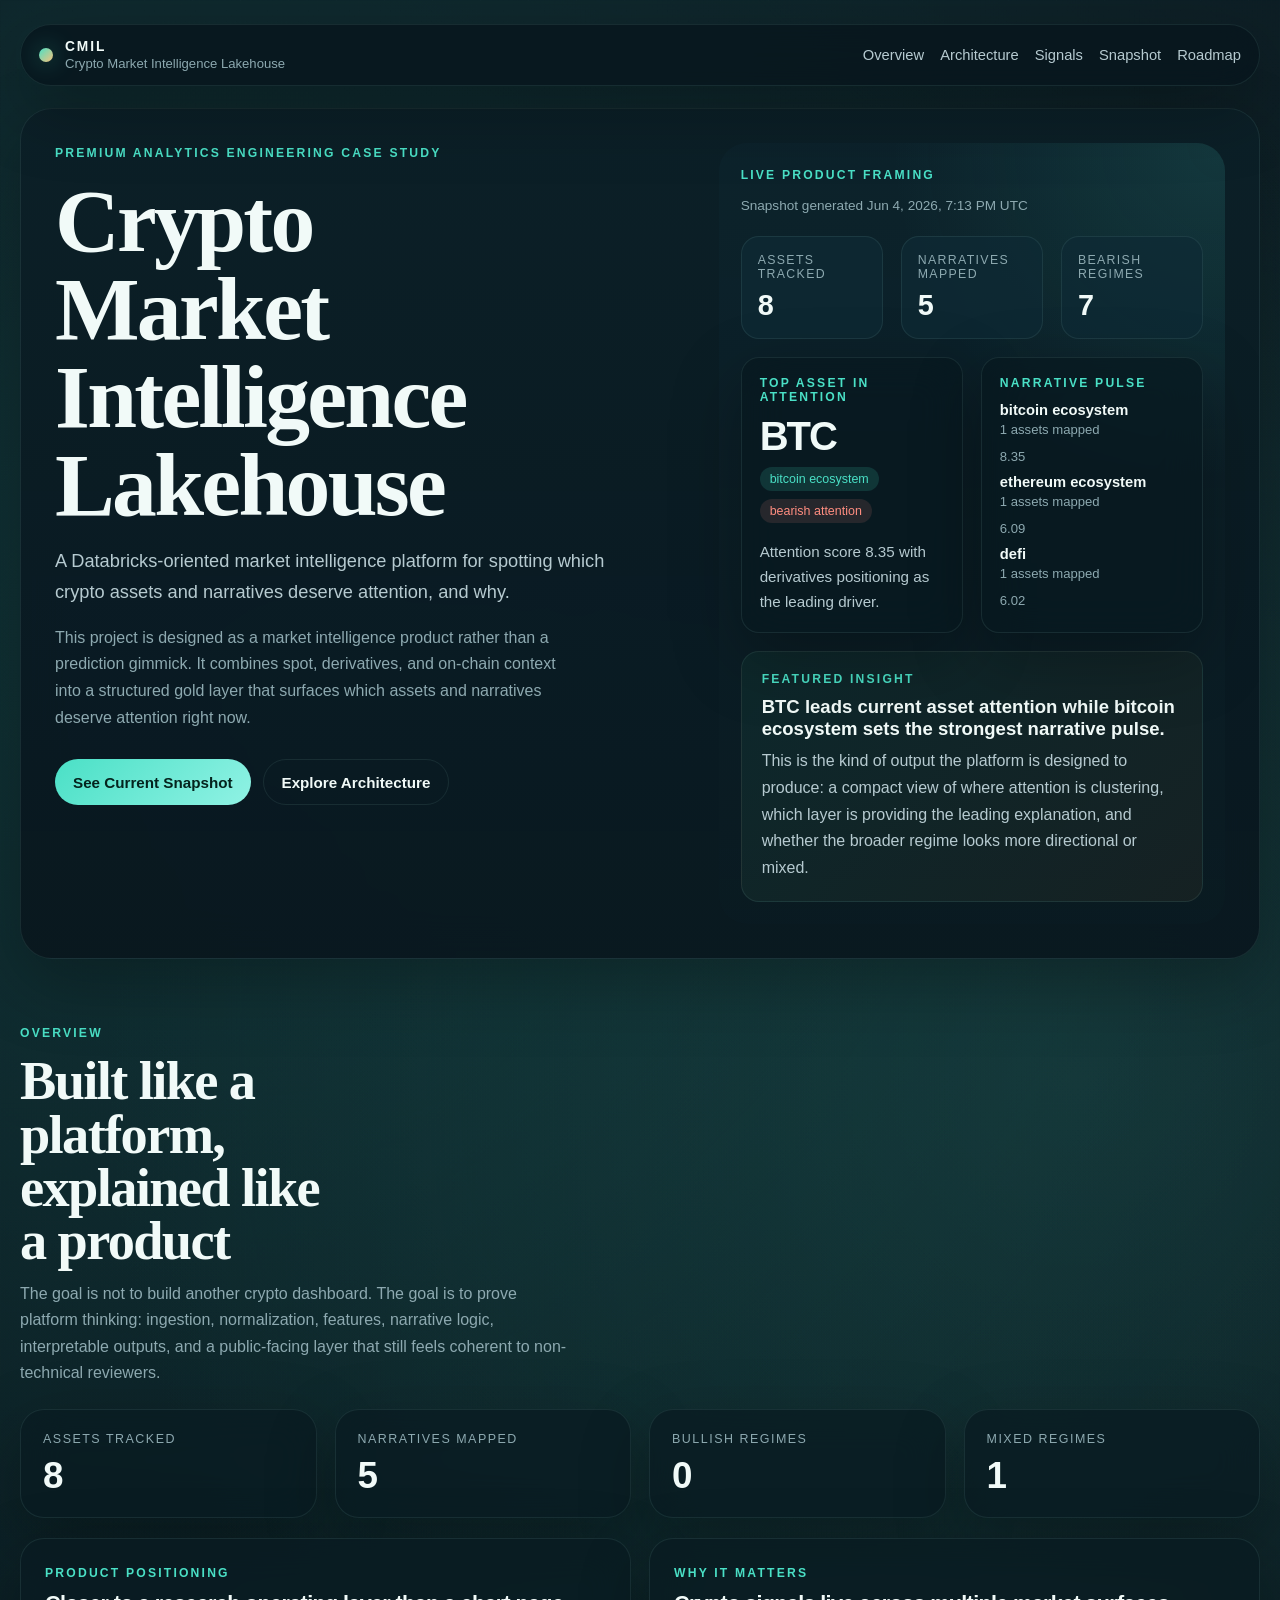
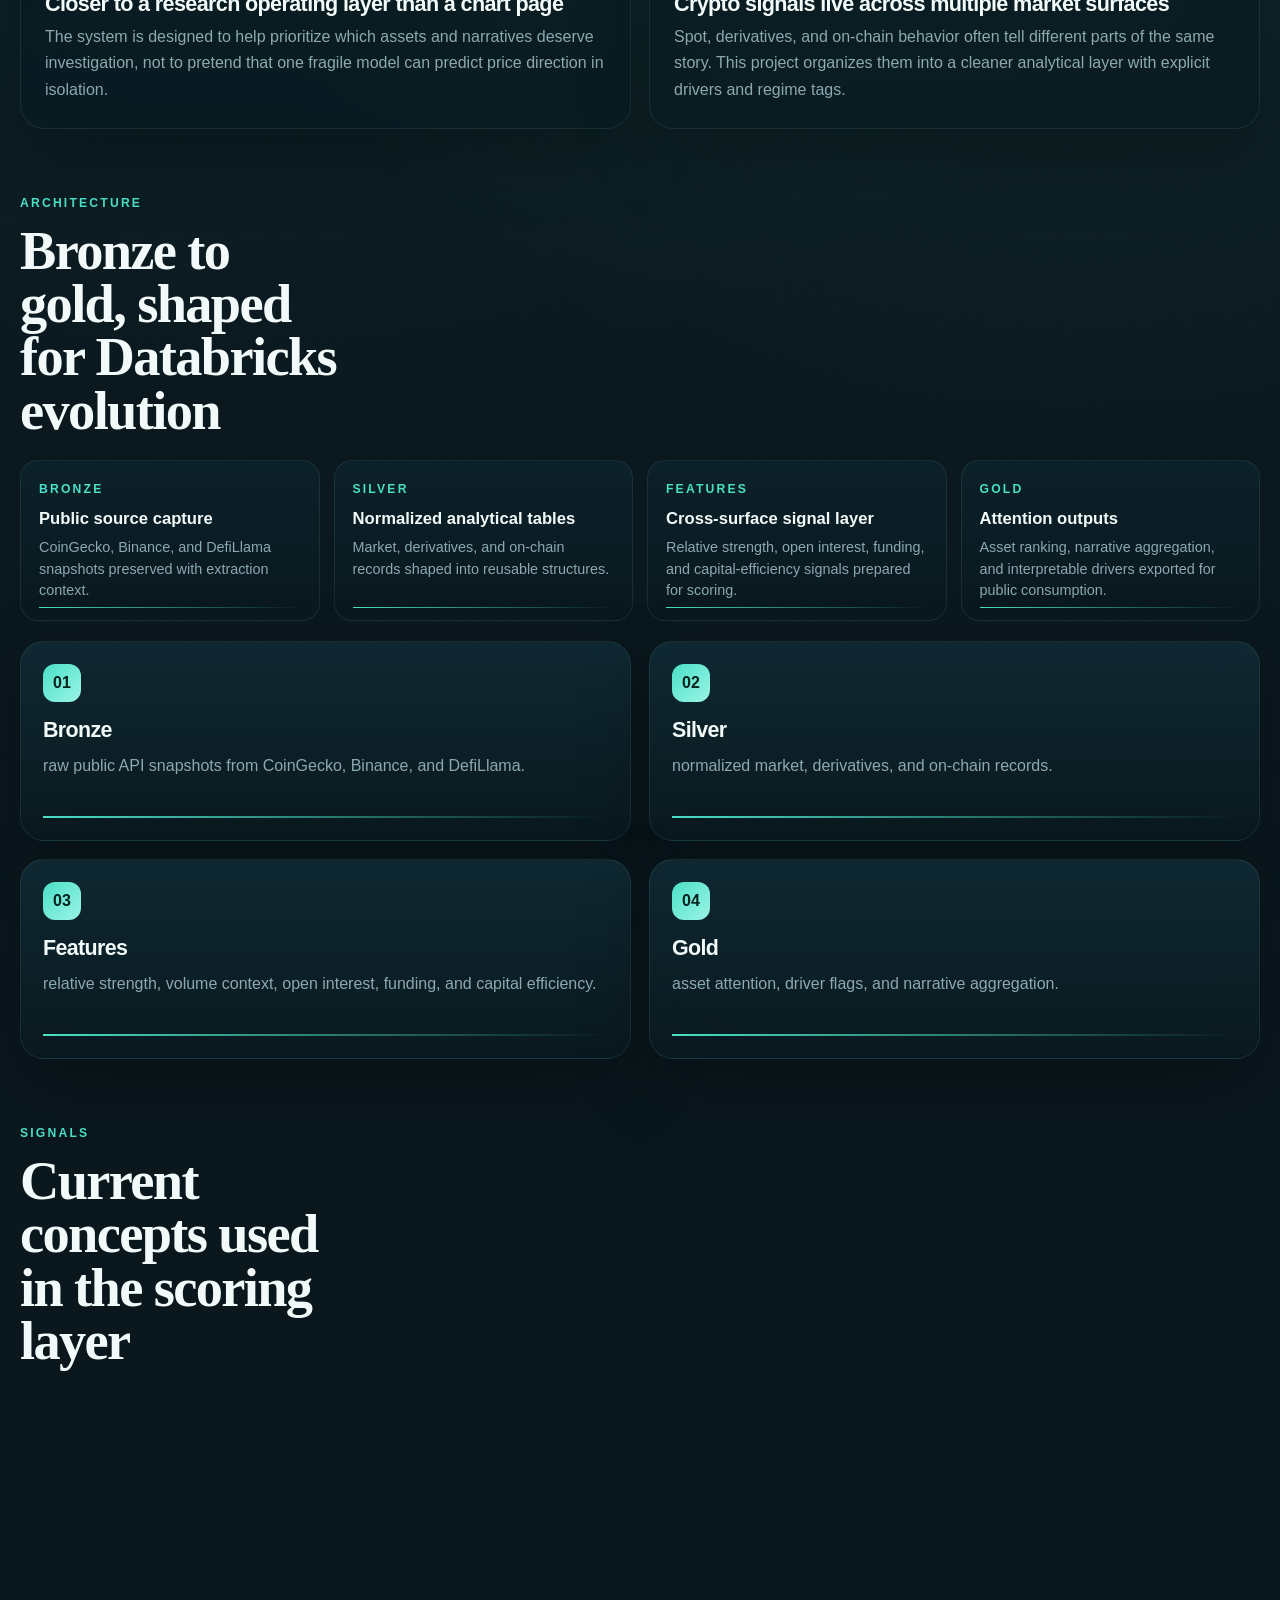
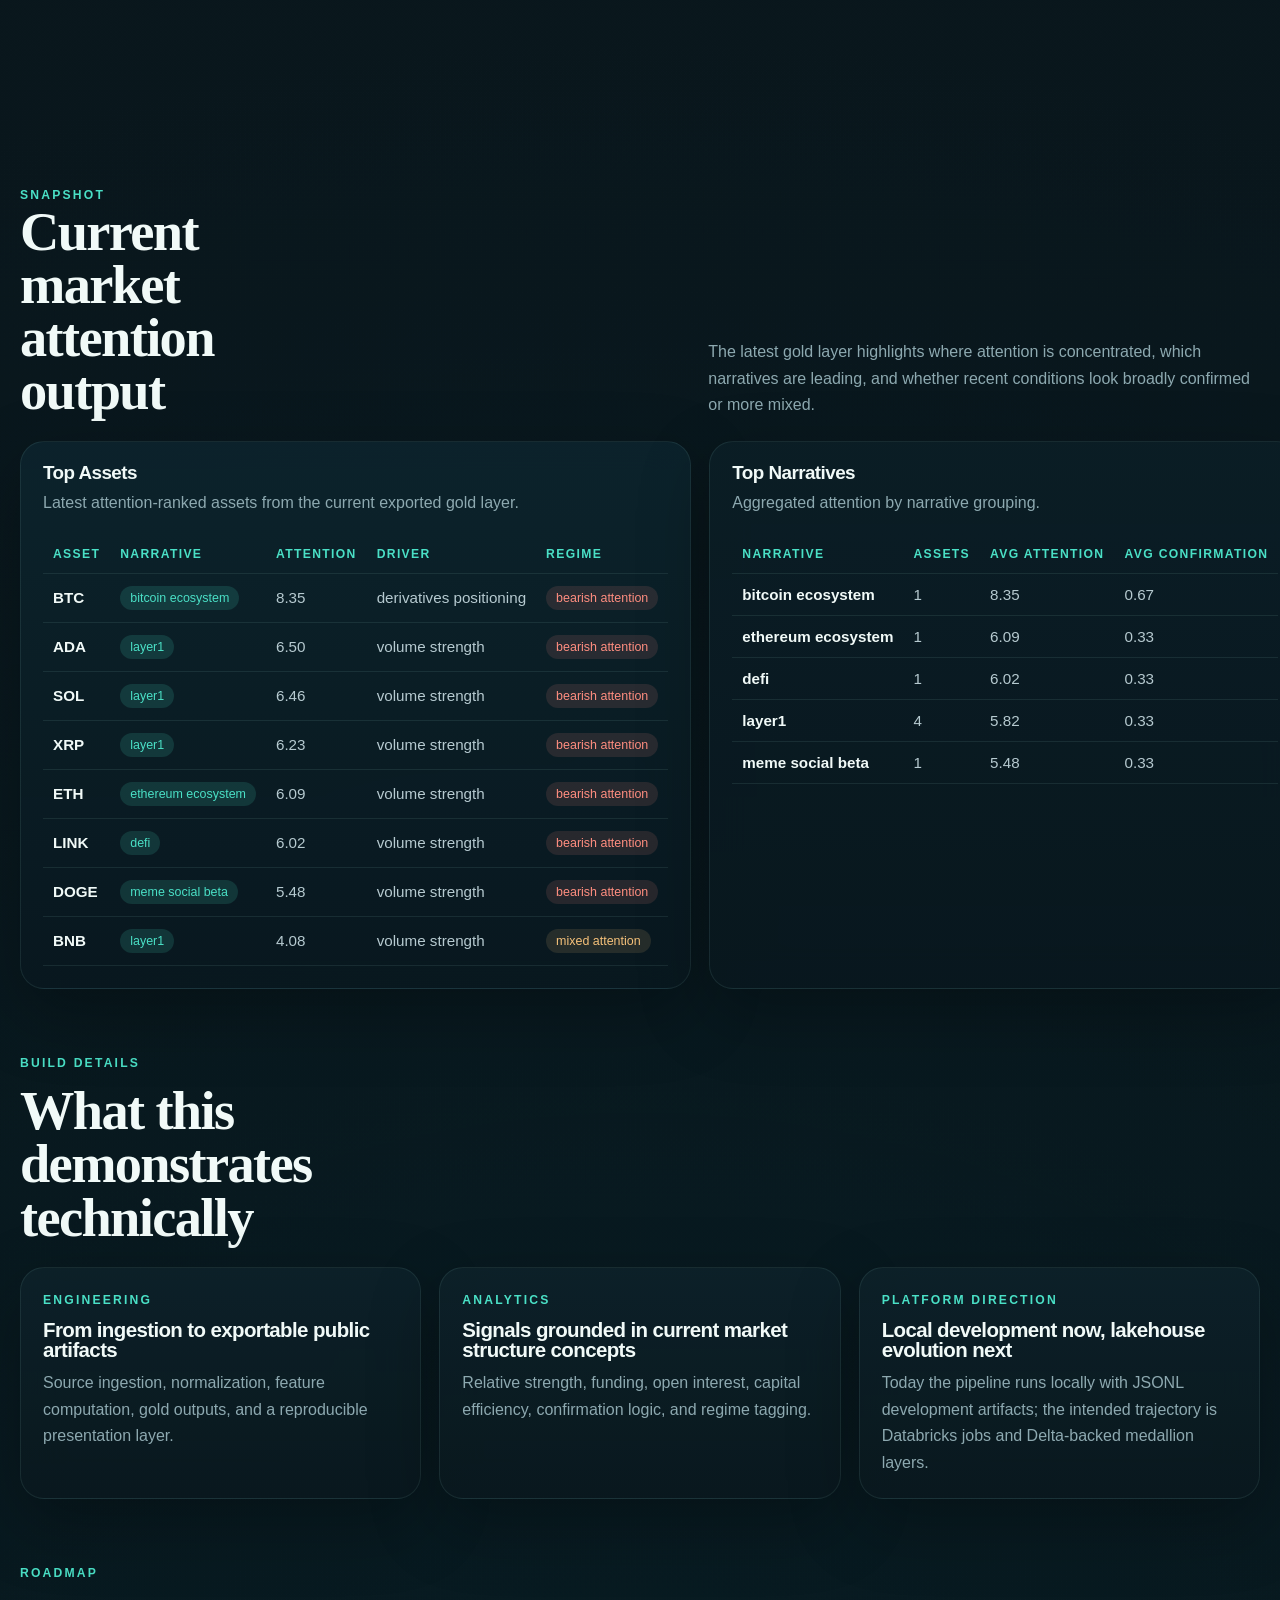
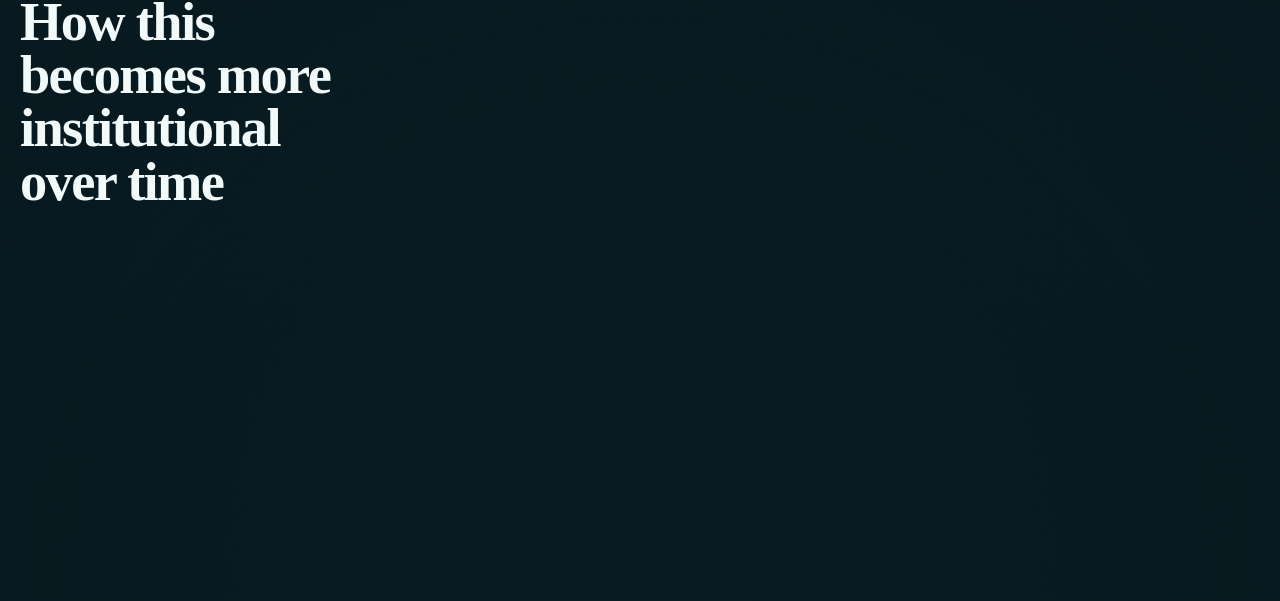
==== site/index.html @ 7c0e6138 "Initial commit: crypto market intelligence lakehouse" ====
<!doctype html>
<html lang="en">
  <head>
    <meta charset="utf-8">
    <meta name="viewport" content="width=device-width, initial-scale=1">
    <title>Crypto Market Intelligence Lakehouse</title>
    <meta
      name="description"
      content="A premium static case-study microsite for a Databricks-oriented crypto market intelligence platform."
    >
    <link rel="stylesheet" href="./styles.css">
  </head>
  <body>
    <div class="page-shell">
      <nav class="topbar">
        <a class="brand" href="#top">
          <span class="brand-mark"></span>
          <span class="brand-copy">
            <strong>CMIL</strong>
            <span>Crypto Market Intelligence Lakehouse</span>
          </span>
        </a>
        <div class="topnav">
          <a href="#overview-section">Overview</a>
          <a href="#architecture-section">Architecture</a>
          <a href="#signals-section">Signals</a>
          <a href="#snapshot">Snapshot</a>
          <a href="#roadmap-section">Roadmap</a>
        </div>
      </nav>

      <header class="hero" id="top">
        <div class="hero-copy">
          <p class="eyebrow">Premium Analytics Engineering Case Study</p>
          <h1 id="hero-title">Crypto Market Intelligence Lakehouse</h1>
          <p id="hero-subtitle" class="hero-subtitle"></p>
          <p class="hero-body">
            This project is designed as a market intelligence product rather than a prediction gimmick.
            It combines spot, derivatives, and on-chain context into a structured gold layer that surfaces
            which assets and narratives deserve attention right now.
          </p>
          <div class="hero-actions">
            <a class="button button-primary" href="#snapshot">See Current Snapshot</a>
            <a class="button button-secondary" href="#architecture-section">Explore Architecture</a>
          </div>
        </div>

        <section class="hero-panel">
          <div class="hero-panel-header">
            <p class="panel-label">Live Product Framing</p>
            <p class="panel-note" id="generated-at"></p>
          </div>

          <div class="hero-stat-grid" id="hero-stats"></div>

          <div class="hero-market-grid">
            <article class="market-focus-card">
              <div class="mini-label">Top Asset In Attention</div>
              <div id="hero-top-asset"></div>
            </article>

            <article class="market-focus-card">
              <div class="mini-label">Narrative Pulse</div>
              <div id="hero-top-narratives"></div>
            </article>
          </div>

          <article class="hero-insight-card">
            <div class="mini-label">Featured Insight</div>
            <div id="hero-insight"></div>
          </article>
        </section>
      </header>

      <main>
        <section class="section" id="overview-section">
          <div class="section-heading section-heading-wide">
            <p class="eyebrow">Overview</p>
            <h2>Built like a platform, explained like a product</h2>
            <p>
              The goal is not to build another crypto dashboard. The goal is to prove platform thinking:
              ingestion, normalization, features, narrative logic, interpretable outputs, and a public-facing
              layer that still feels coherent to non-technical reviewers.
            </p>
          </div>

          <div class="overview-grid" id="overview"></div>

          <div class="overview-story-grid">
            <article class="story-card">
              <p class="mini-label">Product Positioning</p>
              <h3>Closer to a research operating layer than a chart page</h3>
              <p>
                The system is designed to help prioritize which assets and narratives deserve investigation,
                not to pretend that one fragile model can predict price direction in isolation.
              </p>
            </article>
            <article class="story-card">
              <p class="mini-label">Why It Matters</p>
              <h3>Crypto signals live across multiple market surfaces</h3>
              <p>
                Spot, derivatives, and on-chain behavior often tell different parts of the same story.
                This project organizes them into a cleaner analytical layer with explicit drivers and regime tags.
              </p>
            </article>
          </div>
        </section>

        <section class="section" id="architecture-section">
          <div class="section-heading">
            <p class="eyebrow">Architecture</p>
            <h2>Bronze to gold, shaped for Databricks evolution</h2>
          </div>
          <div class="pipeline-strip" id="pipeline-strip"></div>
          <div id="architecture" class="architecture-grid"></div>
        </section>

        <section class="section" id="signals-section">
          <div class="section-heading">
            <p class="eyebrow">Signals</p>
            <h2>Current concepts used in the scoring layer</h2>
          </div>
          <div id="signals" class="signal-grid"></div>
        </section>

        <section class="section" id="snapshot">
          <div class="section-heading section-heading-split">
            <div>
              <p class="eyebrow">Snapshot</p>
              <h2>Current market attention output</h2>
            </div>
            <p class="snapshot-summary">
              The latest gold layer highlights where attention is concentrated, which narratives are leading,
              and whether recent conditions look broadly confirmed or more mixed.
            </p>
          </div>

          <div class="snapshot-grid">
            <article class="card card-emphasis">
              <div class="card-header">
                <h3>Top Assets</h3>
                <p>Latest attention-ranked assets from the current exported gold layer.</p>
              </div>
              <div id="top-assets" class="table-shell"></div>
            </article>
            <article class="card card-secondary">
              <div class="card-header">
                <h3>Top Narratives</h3>
                <p>Aggregated attention by narrative grouping.</p>
              </div>
              <div id="top-narratives" class="table-shell"></div>
            </article>
          </div>
        </section>

        <section class="section">
          <div class="section-heading">
            <p class="eyebrow">Build Details</p>
            <h2>What this demonstrates technically</h2>
          </div>
          <div class="detail-grid">
            <article class="detail-card">
              <p class="mini-label">Engineering</p>
              <h3>From ingestion to exportable public artifacts</h3>
              <p>Source ingestion, normalization, feature computation, gold outputs, and a reproducible presentation layer.</p>
            </article>
            <article class="detail-card">
              <p class="mini-label">Analytics</p>
              <h3>Signals grounded in current market structure concepts</h3>
              <p>Relative strength, funding, open interest, capital efficiency, confirmation logic, and regime tagging.</p>
            </article>
            <article class="detail-card">
              <p class="mini-label">Platform Direction</p>
              <h3>Local development now, lakehouse evolution next</h3>
              <p>Today the pipeline runs locally with JSONL development artifacts; the intended trajectory is Databricks jobs and Delta-backed medallion layers.</p>
            </article>
          </div>
        </section>

        <section class="section" id="roadmap-section">
          <div class="section-heading">
            <p class="eyebrow">Roadmap</p>
            <h2>How this becomes more institutional over time</h2>
          </div>
          <ul id="next-steps" class="next-steps"></ul>
        </section>
      </main>
    </div>

    <script src="./site_data.js"></script>
    <script src="./app.js"></script>
  </body>
</html>
---- site/styles.css ----
:root {
  --bg: #071318;
  --bg-top: #0d1c23;
  --surface: rgba(10, 27, 34, 0.78);
  --surface-strong: rgba(12, 34, 43, 0.96);
  --surface-soft: rgba(15, 42, 53, 0.72);
  --text: #f1faf8;
  --muted: #8da9b0;
  --muted-strong: #b6cad0;
  --line: rgba(132, 187, 183, 0.12);
  --accent: #4ae0c6;
  --accent-strong: #14bca2;
  --accent-soft: rgba(74, 224, 198, 0.14);
  --warm: #f6c27b;
  --danger: #ff8e80;
  --shadow: 0 24px 70px rgba(0, 0, 0, 0.28);
  --radius-xl: 32px;
  --radius-lg: 24px;
  --radius-md: 18px;
}

* {
  box-sizing: border-box;
}

html {
  scroll-behavior: smooth;
}

body {
  margin: 0;
  min-height: 100vh;
  font-family: "Segoe UI", Arial, sans-serif;
  color: var(--text);
  background:
    radial-gradient(circle at 18% 12%, rgba(31, 140, 129, 0.22), transparent 28%),
    radial-gradient(circle at 84% 20%, rgba(74, 224, 198, 0.12), transparent 22%),
    radial-gradient(circle at 50% 100%, rgba(9, 58, 71, 0.24), transparent 40%),
    linear-gradient(180deg, var(--bg-top) 0%, var(--bg) 100%);
}

body::before {
  content: "";
  position: fixed;
  inset: 0;
  pointer-events: none;
  background-image:
    linear-gradient(rgba(255, 255, 255, 0.018) 1px, transparent 1px),
    linear-gradient(90deg, rgba(255, 255, 255, 0.018) 1px, transparent 1px);
  background-size: 48px 48px;
  mask-image: linear-gradient(180deg, rgba(0, 0, 0, 0.28), transparent 82%);
}

.page-shell {
  width: min(1240px, calc(100% - 32px));
  margin: 0 auto;
  padding: 24px 0 72px;
}

.topbar,
.hero,
.story-card,
.card,
.detail-card,
.overview-card,
.architecture-card,
.signal-card,
.market-focus-card,
.next-steps li {
  background: var(--surface);
  border: 1px solid var(--line);
  box-shadow: var(--shadow);
  backdrop-filter: blur(20px);
}

.hero,
.overview-card,
.story-card,
.architecture-card,
.signal-card,
.card,
.detail-card,
.next-steps li {
  opacity: 0;
  transform: translateY(18px);
  transition:
    opacity 420ms ease,
    transform 420ms ease,
    border-color 180ms ease;
}

.is-visible {
  opacity: 1;
  transform: translateY(0);
}

.topbar {
  position: sticky;
  top: 14px;
  z-index: 10;
  display: flex;
  align-items: center;
  justify-content: space-between;
  gap: 18px;
  padding: 14px 18px;
  border-radius: 999px;
  background: rgba(8, 22, 29, 0.84);
}

.brand {
  display: inline-flex;
  align-items: center;
  gap: 12px;
  color: var(--text);
  text-decoration: none;
}

.brand-mark {
  width: 14px;
  height: 14px;
  border-radius: 50%;
  background: linear-gradient(135deg, var(--accent) 0%, var(--warm) 100%);
  box-shadow: 0 0 24px rgba(74, 224, 198, 0.44);
}

.brand-copy {
  display: grid;
  gap: 2px;
}

.brand-copy strong {
  font-size: 0.86rem;
  letter-spacing: 0.14em;
  text-transform: uppercase;
}

.brand-copy span {
  color: var(--muted);
  font-size: 0.82rem;
}

.topnav {
  display: flex;
  flex-wrap: wrap;
  gap: 16px;
}

.topnav a {
  color: var(--muted-strong);
  text-decoration: none;
  font-size: 0.92rem;
  transition: color 180ms ease;
}

.topnav a:hover {
  color: var(--text);
}

.hero {
  display: grid;
  grid-template-columns: 1.2fr 0.95fr;
  gap: 24px;
  margin-top: 22px;
  padding: 34px;
  border-radius: var(--radius-xl);
  background:
    linear-gradient(180deg, rgba(12, 32, 40, 0.96), rgba(9, 24, 31, 0.92)),
    var(--surface);
  overflow: hidden;
}

.hero-copy {
  display: grid;
  align-content: start;
}

.eyebrow,
.panel-label,
.mini-label {
  margin: 0;
  color: var(--accent);
  font-size: 0.76rem;
  font-weight: 700;
  letter-spacing: 0.18em;
  text-transform: uppercase;
}

h1,
h2,
h3 {
  margin: 0;
  font-weight: 600;
  line-height: 0.98;
  letter-spacing: -0.03em;
}

h1 {
  margin-top: 14px;
  font-family: Georgia, "Times New Roman", serif;
  font-size: clamp(3.4rem, 7vw, 6.2rem);
  max-width: 9ch;
}

h2 {
  font-family: Georgia, "Times New Roman", serif;
  font-size: clamp(2rem, 4.6vw, 3.4rem);
  max-width: 12ch;
}

h3 {
  font-size: 1.18rem;
}

p {
  margin: 0;
  color: var(--muted);
  line-height: 1.66;
}

.hero-subtitle {
  margin-top: 18px;
  max-width: 56ch;
  color: var(--muted-strong);
  font-size: 1.14rem;
}

.hero-body {
  margin-top: 18px;
  max-width: 58ch;
}

.hero-actions {
  display: flex;
  flex-wrap: wrap;
  gap: 12px;
  margin-top: 28px;
}

.button {
  display: inline-flex;
  align-items: center;
  justify-content: center;
  min-height: 46px;
  padding: 0 18px;
  border-radius: 999px;
  text-decoration: none;
  font-weight: 600;
  font-size: 0.95rem;
  transition:
    transform 180ms ease,
    border-color 180ms ease,
    background-color 180ms ease;
}

.button:hover {
  transform: translateY(-1px);
}

.button-primary {
  color: #04231d;
  background: linear-gradient(135deg, var(--accent) 0%, #90f2e4 100%);
}

.button-secondary {
  color: var(--text);
  background: transparent;
  border: 1px solid var(--line);
}

.hero-panel {
  display: grid;
  gap: 18px;
  padding: 22px;
  border-radius: 28px;
  background:
    radial-gradient(circle at top right, rgba(74, 224, 198, 0.12), transparent 36%),
    linear-gradient(180deg, rgba(13, 35, 44, 0.94), rgba(10, 27, 34, 0.84));
}

.hero-panel-header {
  display: flex;
  flex-wrap: wrap;
  gap: 10px;
  justify-content: space-between;
  align-items: end;
}

.panel-note {
  color: var(--muted);
  font-size: 0.85rem;
}

.hero-stat-grid,
.overview-grid,
.architecture-grid,
.signal-grid,
.snapshot-grid,
.detail-grid,
.overview-story-grid,
.hero-market-grid {
  display: grid;
  gap: 18px;
}

.hero-stat-grid {
  grid-template-columns: repeat(3, minmax(0, 1fr));
}

.hero-stat {
  padding: 16px;
  border-radius: var(--radius-md);
  background: var(--surface-soft);
  border: 1px solid var(--line);
}

.hero-stat-label {
  display: block;
  color: var(--muted);
  font-size: 0.77rem;
  text-transform: uppercase;
  letter-spacing: 0.11em;
}

.hero-stat-value {
  display: block;
  margin-top: 8px;
  color: var(--text);
  font-size: 1.8rem;
  font-weight: 600;
}

.hero-market-grid {
  grid-template-columns: 1fr 1fr;
}

.market-focus-card {
  padding: 18px;
  border-radius: var(--radius-md);
  background: rgba(8, 23, 29, 0.62);
}

.hero-insight-card {
  padding: 20px;
  border-radius: var(--radius-md);
  border: 1px solid var(--line);
  background:
    linear-gradient(135deg, rgba(74, 224, 198, 0.08), rgba(246, 194, 123, 0.06)),
    rgba(8, 23, 29, 0.72);
}

.insight-title {
  margin-top: 10px;
  color: var(--text);
  font-size: 1.16rem;
  font-weight: 600;
}

.insight-copy {
  margin-top: 8px;
  color: var(--muted-strong);
}

.focus-symbol {
  margin-top: 10px;
  color: var(--text);
  font-size: 2.5rem;
  font-weight: 700;
  letter-spacing: -0.05em;
}

.focus-meta {
  margin-top: 8px;
  display: flex;
  flex-wrap: wrap;
  gap: 8px;
}

.focus-value {
  margin-top: 16px;
  color: var(--muted-strong);
  font-size: 0.95rem;
}

.pulse-list {
  display: grid;
  gap: 10px;
  margin-top: 12px;
}

.pulse-row {
  display: grid;
  grid-template-columns: 1fr auto;
  gap: 12px;
  align-items: center;
}

.pulse-track {
  position: relative;
  width: 100%;
  height: 8px;
  border-radius: 999px;
  background: rgba(255, 255, 255, 0.06);
  overflow: hidden;
}

.pulse-fill {
  position: absolute;
  inset: 0 auto 0 0;
  border-radius: 999px;
  background: linear-gradient(90deg, var(--accent-strong), var(--accent));
}

.pulse-copy {
  display: grid;
  gap: 4px;
}

.pulse-copy strong {
  font-size: 0.92rem;
}

.pulse-copy span,
.pulse-score {
  color: var(--muted);
  font-size: 0.82rem;
}

.section {
  margin-top: 64px;
}

.section-heading {
  display: grid;
  gap: 12px;
  margin-bottom: 22px;
}

.section-heading-wide p:last-child,
.snapshot-summary {
  max-width: 62ch;
}

.section-heading-split {
  display: flex;
  justify-content: space-between;
  gap: 24px;
  align-items: end;
}

.overview-grid {
  grid-template-columns: repeat(4, minmax(0, 1fr));
}

.overview-card,
.story-card,
.card,
.detail-card,
.architecture-card,
.signal-card {
  border-radius: var(--radius-lg);
}

.overview-card,
.detail-card,
.signal-card,
.architecture-card {
  padding: 22px;
}

.overview-label {
  display: block;
  color: var(--muted);
  font-size: 0.78rem;
  letter-spacing: 0.12em;
  text-transform: uppercase;
}

.overview-value {
  display: block;
  margin-top: 12px;
  color: var(--text);
  font-size: 2.3rem;
  line-height: 1;
  font-weight: 650;
}

.overview-story-grid {
  grid-template-columns: 1fr 1fr;
  margin-top: 20px;
}

.story-card {
  padding: 24px;
}

.story-card h3 {
  margin-top: 10px;
  font-size: 1.35rem;
}

.story-card p:last-child {
  margin-top: 10px;
}

.architecture-grid {
  grid-template-columns: repeat(2, minmax(0, 1fr));
}

.pipeline-strip {
  display: grid;
  grid-template-columns: repeat(4, minmax(0, 1fr));
  gap: 14px;
  margin-bottom: 20px;
}

.pipeline-node {
  position: relative;
  padding: 18px;
  border-radius: var(--radius-md);
  border: 1px solid var(--line);
  background:
    linear-gradient(180deg, rgba(13, 35, 44, 0.84), rgba(10, 24, 31, 0.88));
  overflow: hidden;
}

.pipeline-node::after {
  content: "";
  position: absolute;
  inset: auto 18px 12px;
  height: 1px;
  background: linear-gradient(90deg, var(--accent), transparent);
}

.pipeline-node strong {
  display: block;
  margin-top: 10px;
  color: var(--text);
  font-size: 1.04rem;
}

.pipeline-node span {
  display: block;
  margin-top: 8px;
  color: var(--muted);
  font-size: 0.9rem;
  line-height: 1.5;
}

.architecture-card {
  position: relative;
  overflow: hidden;
  min-height: 200px;
  background:
    linear-gradient(180deg, rgba(17, 45, 56, 0.78), rgba(10, 25, 31, 0.92));
}

.architecture-card::after {
  content: "";
  position: absolute;
  inset: auto 22px 22px;
  height: 2px;
  background: linear-gradient(90deg, var(--accent), transparent);
}

.architecture-step {
  display: inline-flex;
  align-items: center;
  justify-content: center;
  width: 38px;
  height: 38px;
  border-radius: 12px;
  color: #07231e;
  background: linear-gradient(135deg, var(--accent), #9cf4e7);
  font-weight: 700;
}

.architecture-card h3 {
  margin-top: 18px;
  font-size: 1.34rem;
}

.architecture-card p {
  margin-top: 12px;
}

.signal-grid {
  grid-template-columns: repeat(2, minmax(0, 1fr));
}

.signal-card {
  background:
    linear-gradient(180deg, rgba(13, 33, 41, 0.92), rgba(10, 26, 33, 0.82));
}

.signal-card h3 {
  margin-top: 12px;
}

.signal-card p {
  margin-top: 10px;
}

.snapshot-grid {
  grid-template-columns: 1.35fr 0.95fr;
}

.card {
  padding: 22px;
}

.card-emphasis {
  background:
    linear-gradient(180deg, rgba(12, 35, 44, 0.96), rgba(9, 24, 31, 0.92));
}

.card-secondary {
  background:
    linear-gradient(180deg, rgba(11, 30, 38, 0.94), rgba(9, 23, 30, 0.9));
}

.card-header {
  display: grid;
  gap: 8px;
  margin-bottom: 18px;
}

.table-shell {
  overflow-x: auto;
}

table {
  width: 100%;
  border-collapse: collapse;
}

th,
td {
  padding: 12px 10px;
  text-align: left;
  border-bottom: 1px solid var(--line);
  white-space: nowrap;
}

th {
  color: var(--accent);
  font-size: 0.76rem;
  font-weight: 700;
  letter-spacing: 0.11em;
  text-transform: uppercase;
}

td {
  color: var(--muted-strong);
  font-size: 0.95rem;
}

.table-strong {
  color: var(--text);
  font-weight: 600;
}

.tag {
  display: inline-flex;
  padding: 5px 10px;
  border-radius: 999px;
  background: var(--accent-soft);
  color: var(--accent);
  font-size: 0.78rem;
}

.tag-neutral {
  background: rgba(246, 194, 123, 0.12);
  color: var(--warm);
}

.tag-bullish {
  background: rgba(74, 224, 198, 0.12);
  color: var(--accent);
}

.tag-bearish {
  background: rgba(255, 142, 128, 0.12);
  color: var(--danger);
}

.detail-grid {
  grid-template-columns: repeat(3, minmax(0, 1fr));
}

.detail-card {
  background:
    linear-gradient(180deg, rgba(13, 33, 41, 0.94), rgba(10, 24, 30, 0.9));
}

.detail-card h3 {
  margin-top: 10px;
  font-size: 1.28rem;
}

.detail-card p:last-child {
  margin-top: 10px;
}

.next-steps {
  display: grid;
  gap: 14px;
  padding: 0;
  list-style: none;
}

.next-steps li {
  padding: 20px 22px;
  border-radius: var(--radius-md);
  color: var(--muted-strong);
  background:
    linear-gradient(180deg, rgba(12, 33, 41, 0.92), rgba(10, 26, 33, 0.86));
  transition:
    transform 180ms ease,
    border-color 180ms ease;
}

.next-steps li:hover,
.overview-card:hover,
.story-card:hover,
.signal-card:hover,
.architecture-card:hover,
.detail-card:hover {
  transform: translateY(-2px);
  border-color: rgba(74, 224, 198, 0.24);
}

@media (max-width: 1080px) {
  .hero,
  .snapshot-grid,
  .detail-grid,
  .overview-story-grid,
  .architecture-grid {
    grid-template-columns: 1fr;
  }

  .hero-market-grid,
  .hero-stat-grid,
  .overview-grid,
  .signal-grid,
  .pipeline-strip {
    grid-template-columns: repeat(2, minmax(0, 1fr));
  }

  .section-heading-split {
    display: grid;
    align-items: start;
  }
}

@media (max-width: 860px) {
  .topbar {
    border-radius: 24px;
    align-items: start;
  }

  .topnav {
    gap: 12px;
  }

  .hero {
    padding: 26px;
  }
}

@media (max-width: 640px) {
  .page-shell {
    width: min(100% - 18px, 1240px);
    padding-top: 16px;
  }

  .topbar,
  .hero,
  .overview-grid,
  .hero-market-grid,
  .hero-stat-grid,
  .signal-grid,
  .pipeline-strip {
    grid-template-columns: 1fr;
  }

  .topbar {
    display: grid;
  }

  .topnav {
    display: grid;
    grid-template-columns: repeat(2, minmax(0, 1fr));
  }

  .overview-card,
  .story-card,
  .card,
  .detail-card,
  .architecture-card,
  .signal-card,
  .market-focus-card {
    padding: 18px;
  }

  h1 {
    max-width: none;
    font-size: clamp(2.8rem, 15vw, 4rem);
  }

  th,
  td {
    padding-left: 6px;
    padding-right: 6px;
  }
}
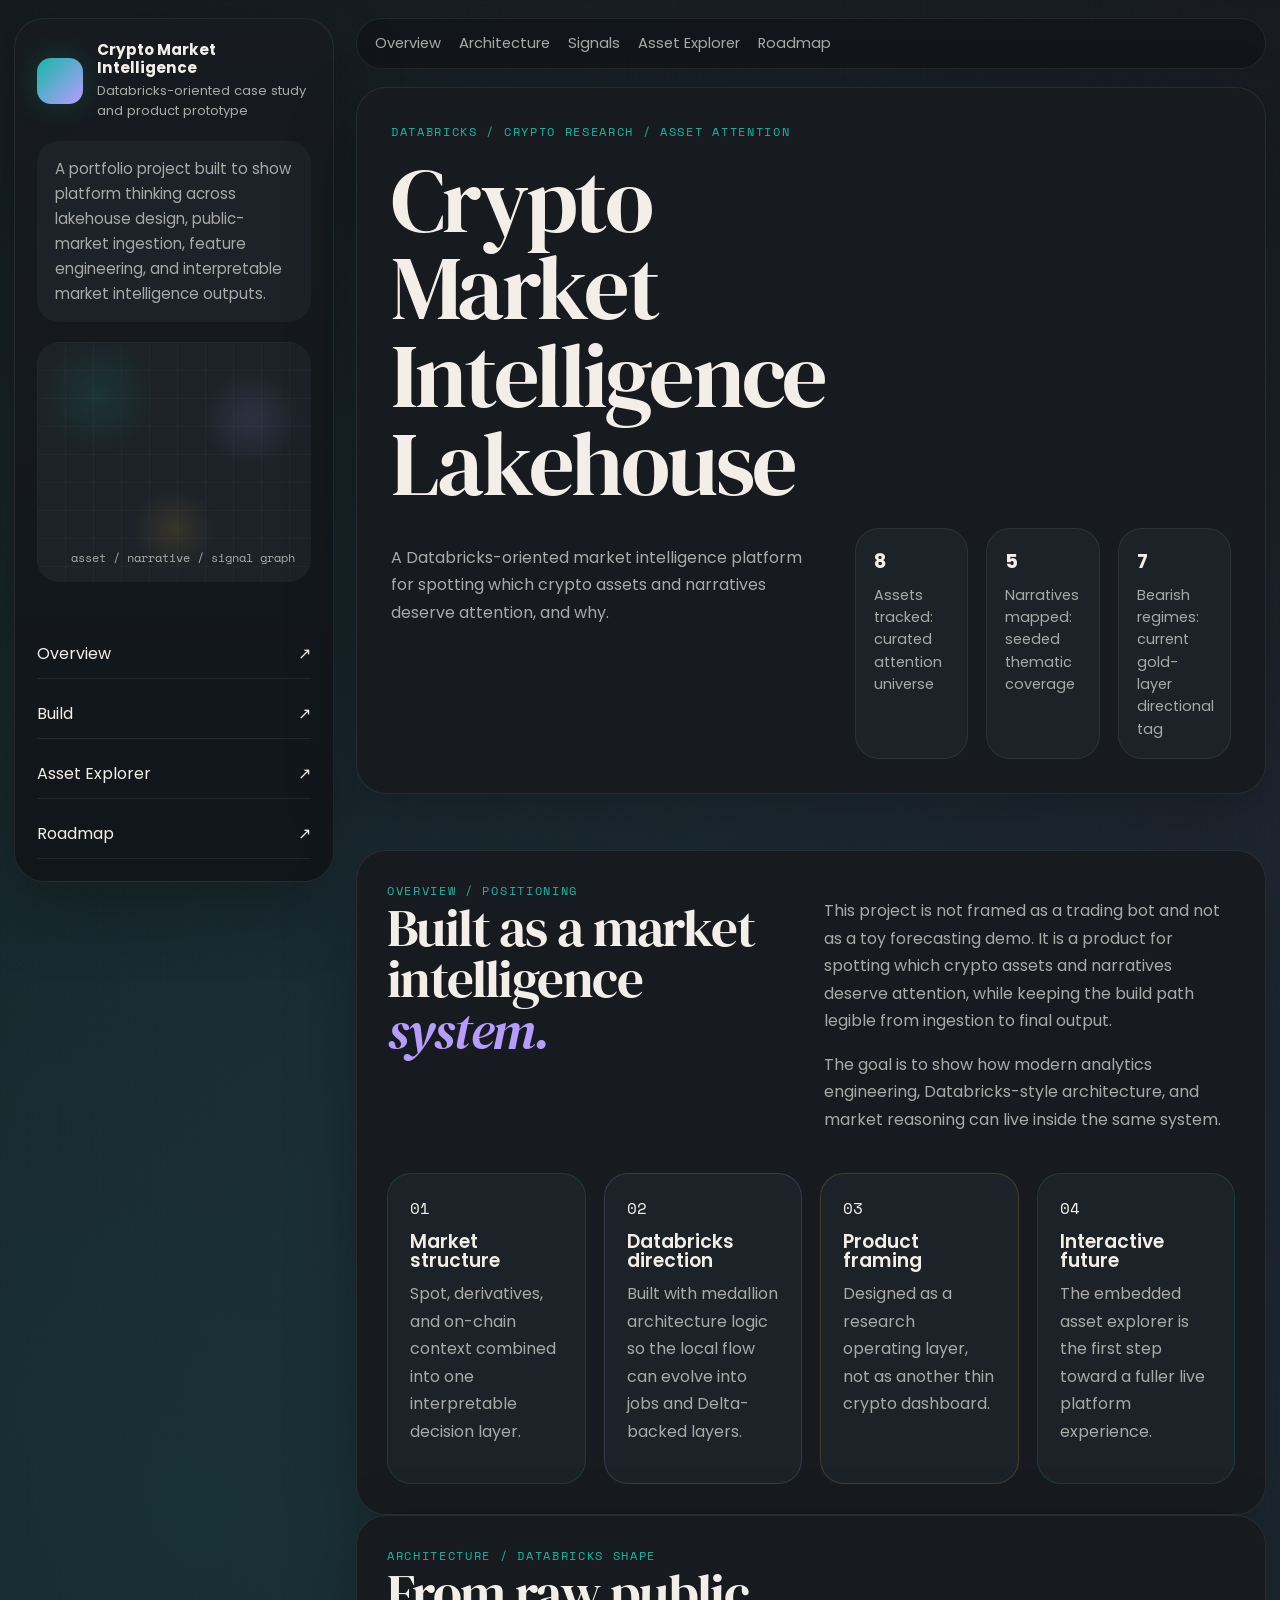
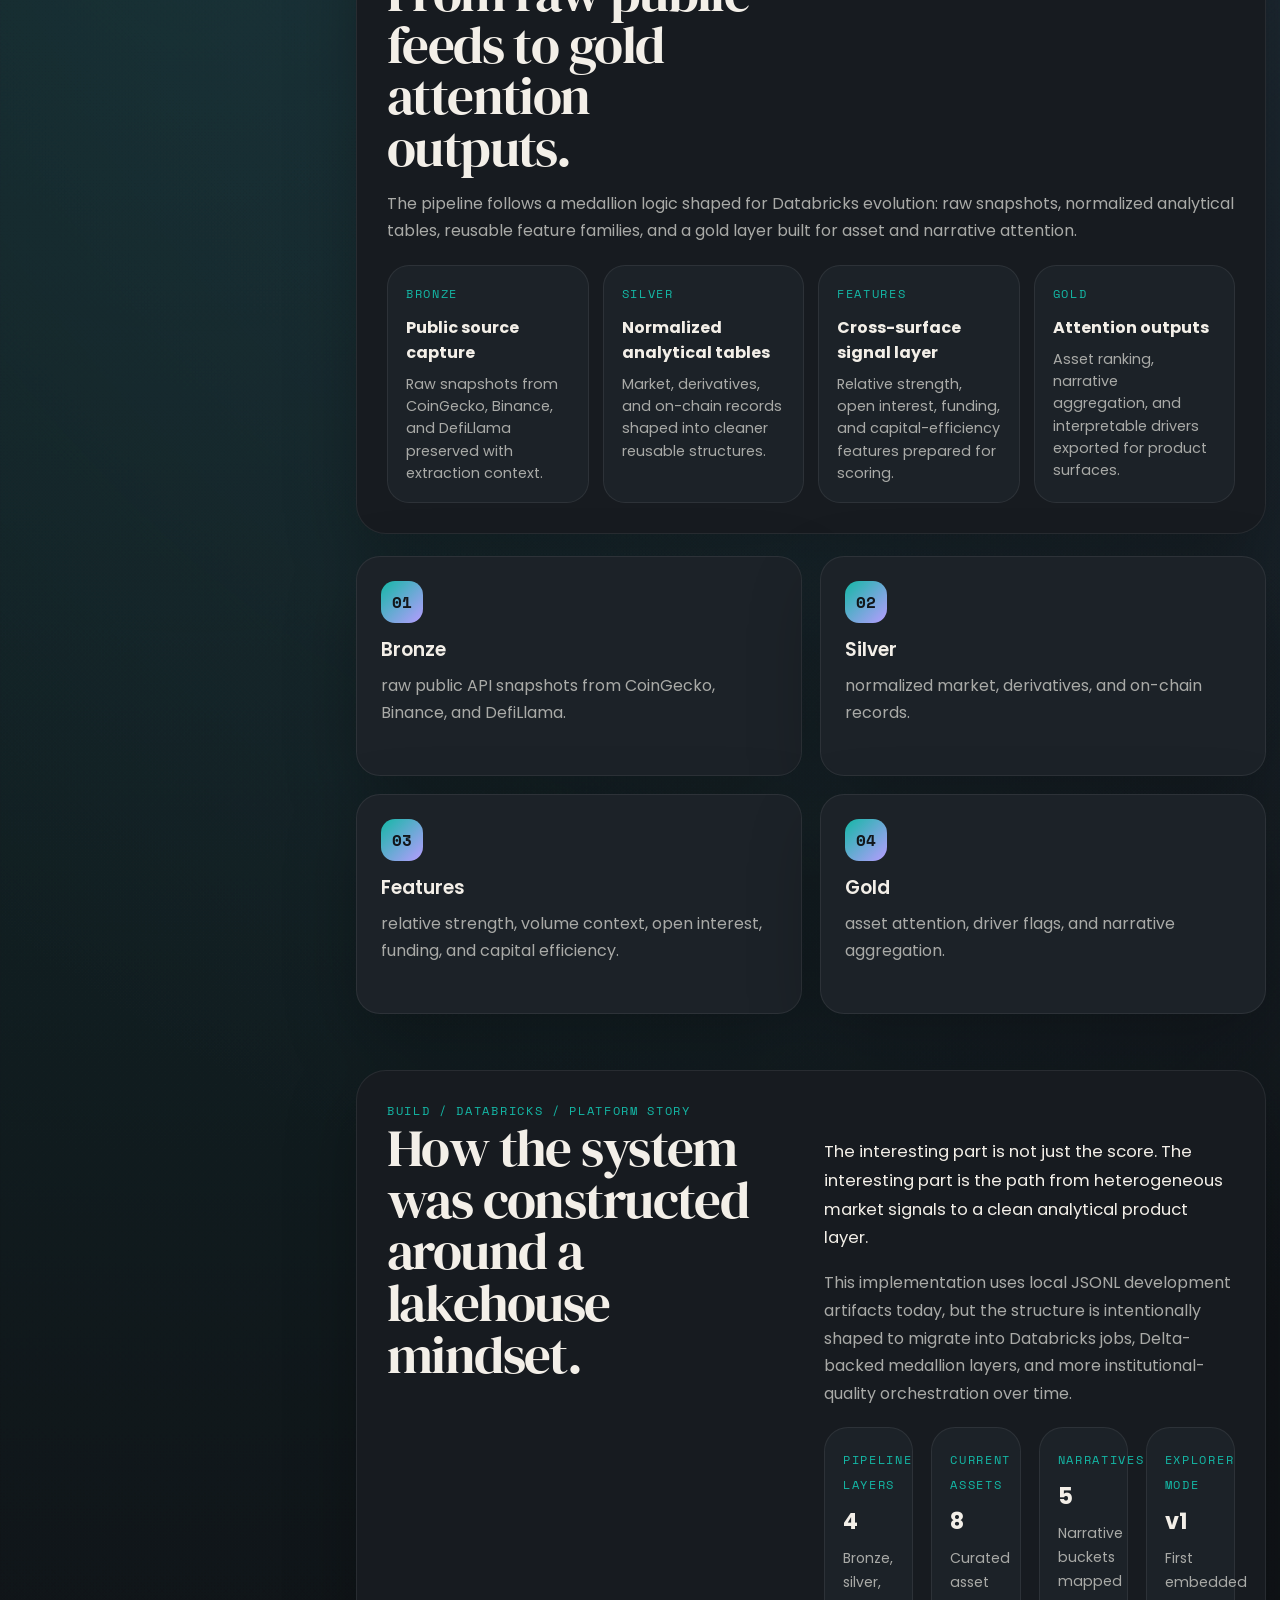
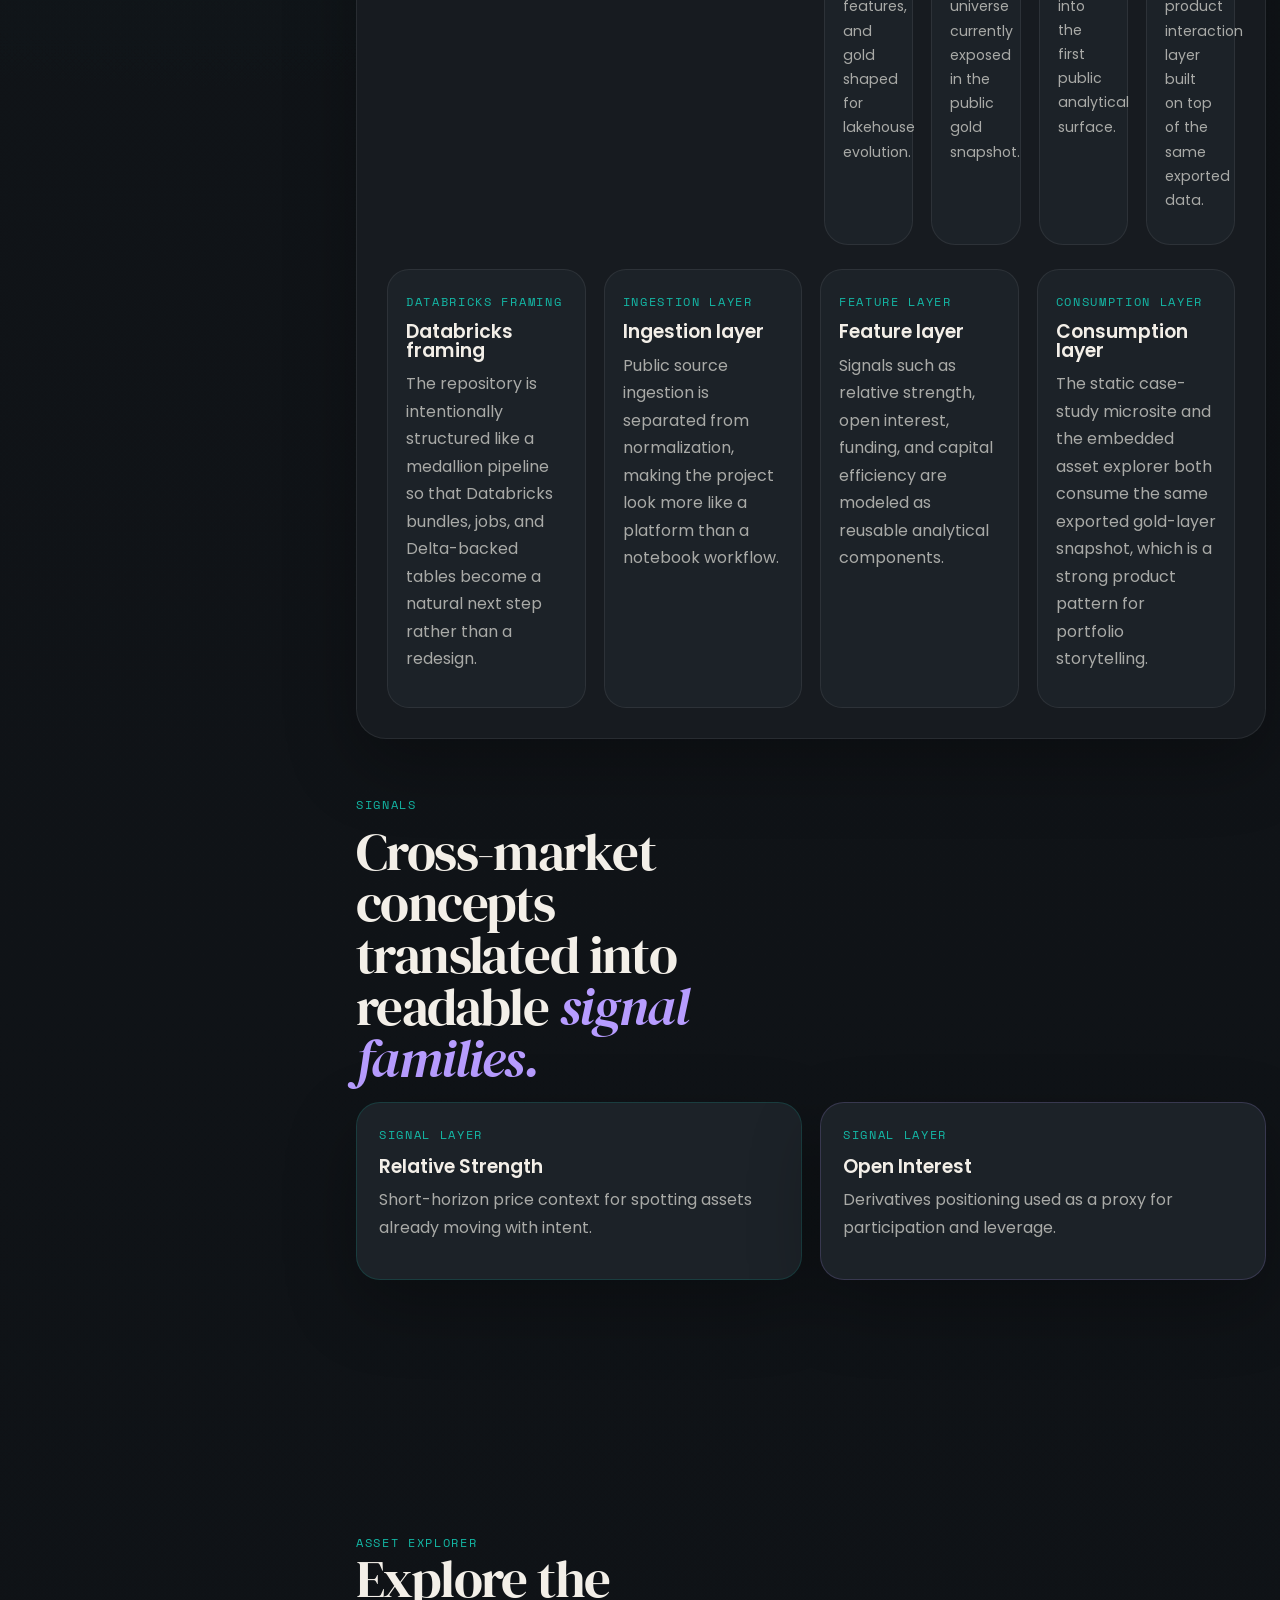
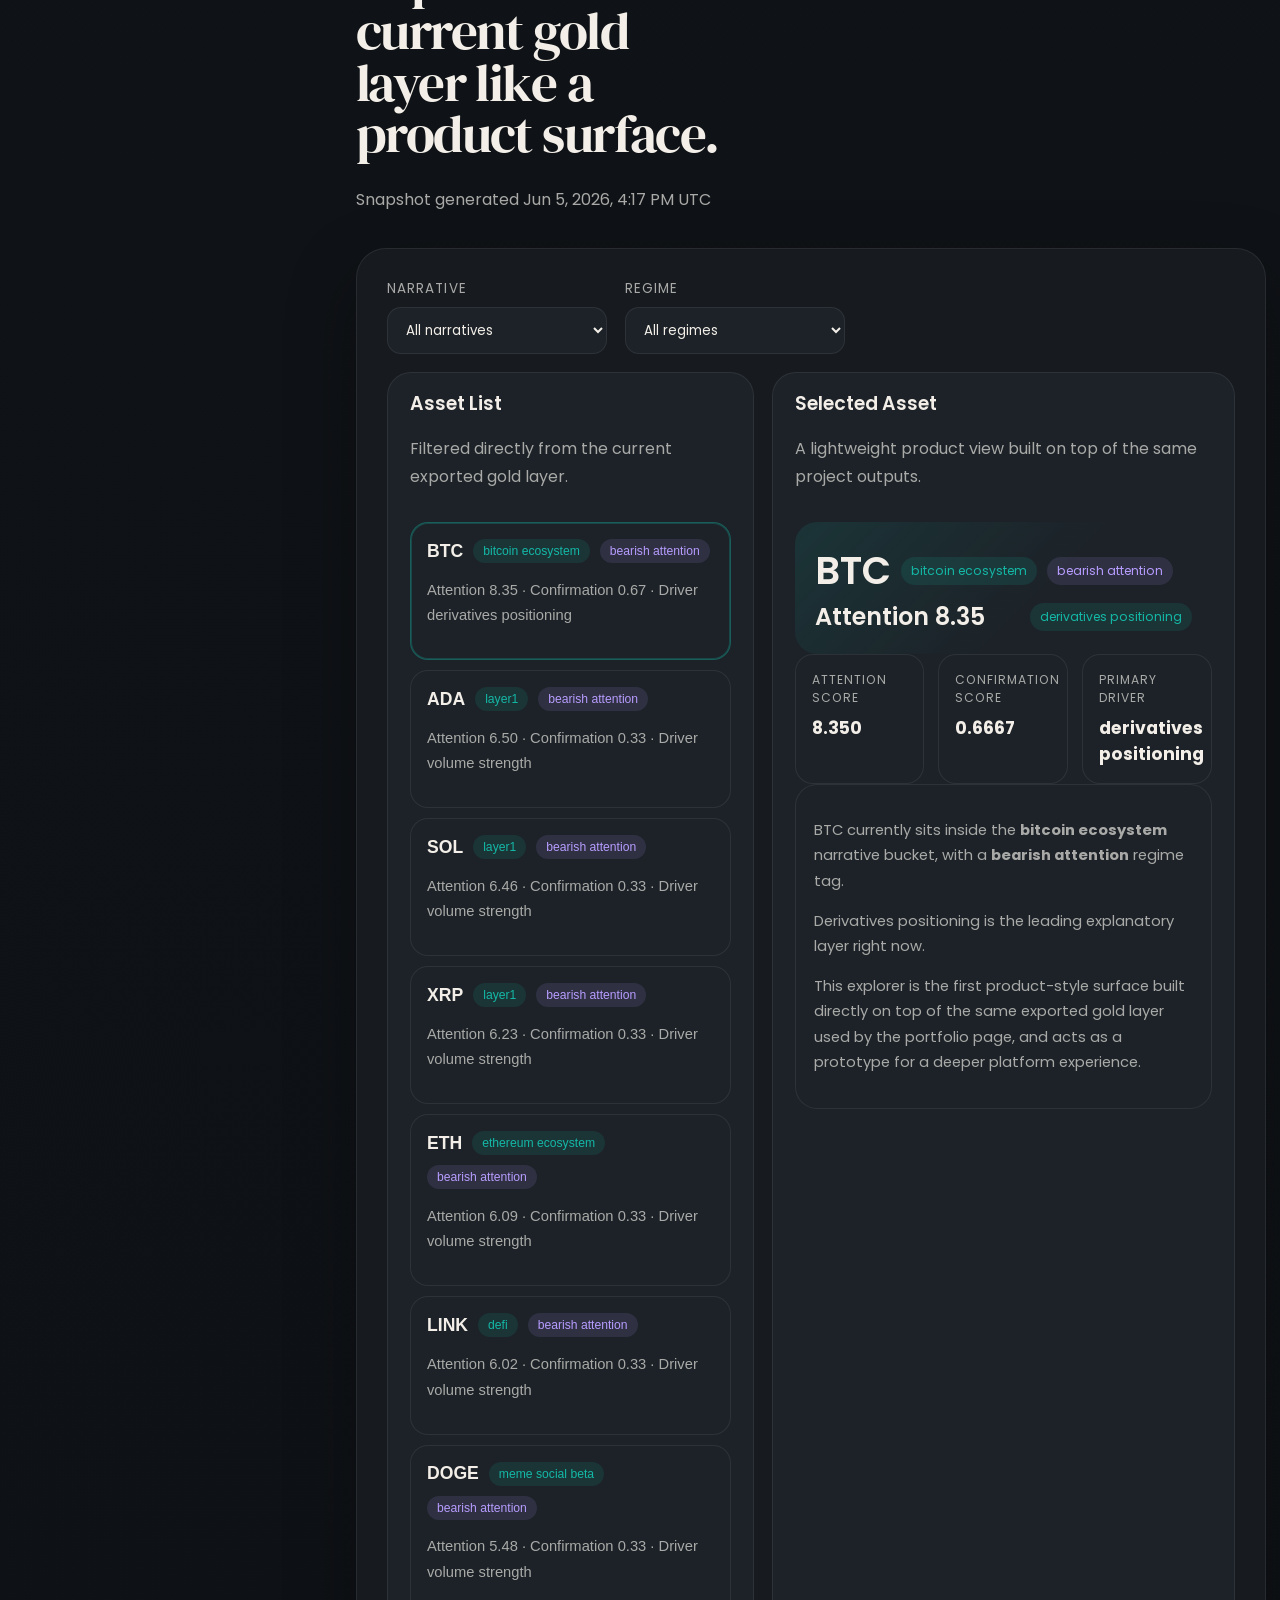
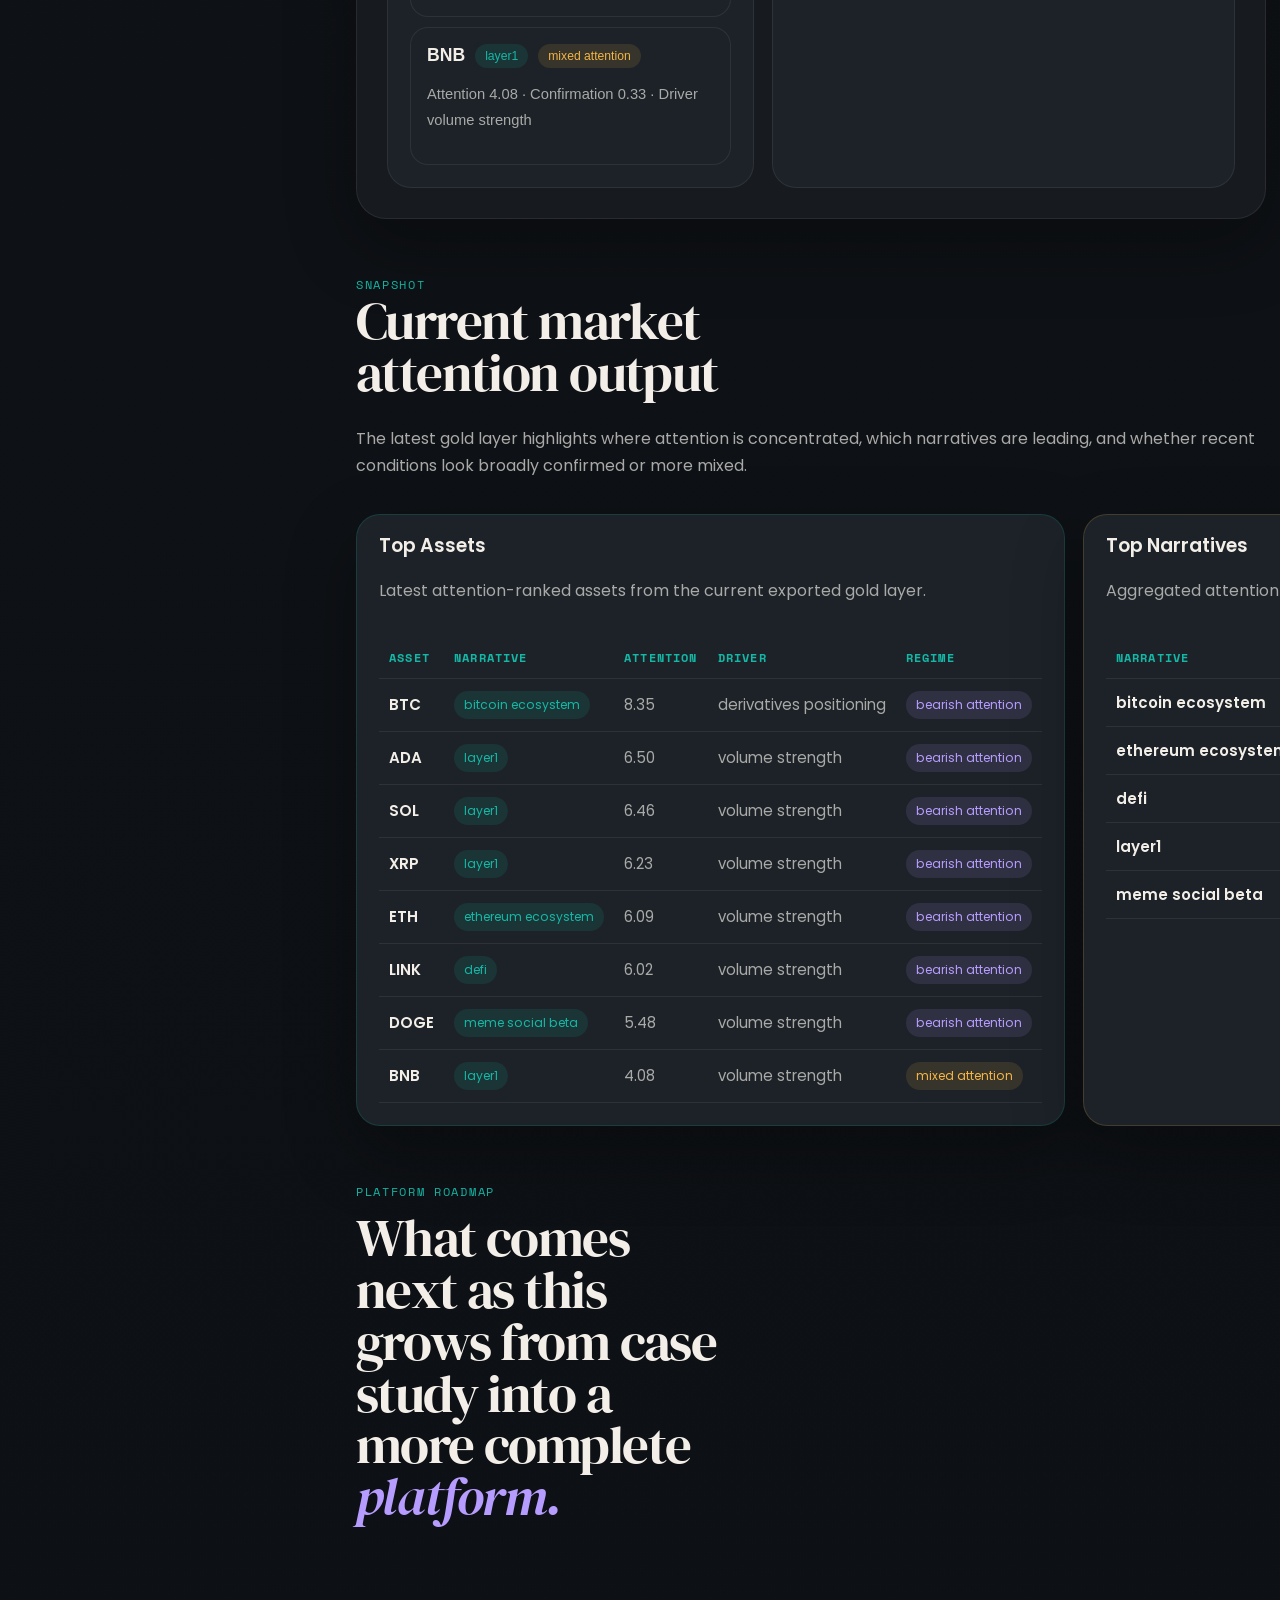
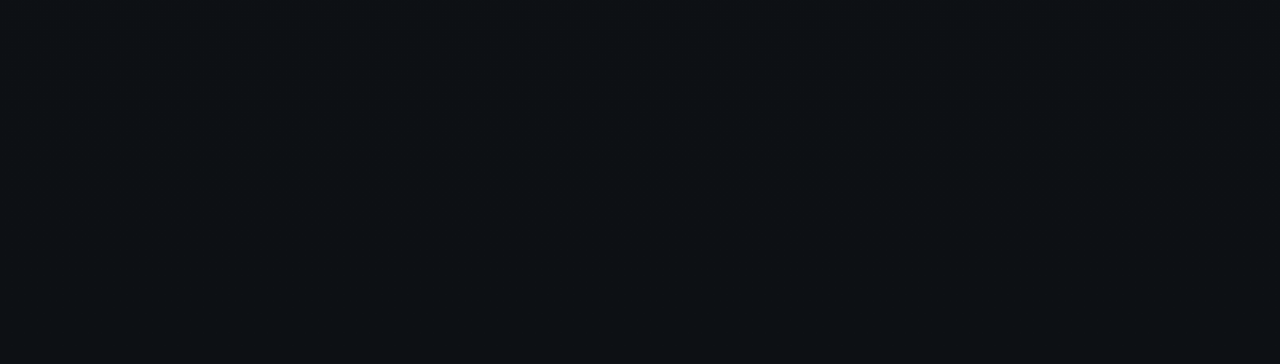
==== commit 08ee998c: "Enhance microsite with portfolio styling and asset explorer" ====
--- a/site/index.html
+++ b/site/index.html
@@ -8,122 +8,188 @@
       name="description"
       content="A premium static case-study microsite for a Databricks-oriented crypto market intelligence platform."
     >
+    <link rel="preconnect" href="https://fonts.googleapis.com">
+    <link rel="preconnect" href="https://fonts.gstatic.com" crossorigin>
+    <link href="https://fonts.googleapis.com/css2?family=DM+Serif+Display:ital@0;1&family=Poppins:wght@300;400;500;600;700&family=Space+Mono:wght@400;700&display=swap" rel="stylesheet">
     <link rel="stylesheet" href="./styles.css">
   </head>
   <body>
-    <div class="page-shell">
-      <nav class="topbar">
-        <a class="brand" href="#top">
-          <span class="brand-mark"></span>
-          <span class="brand-copy">
-            <strong>CMIL</strong>
-            <span>Crypto Market Intelligence Lakehouse</span>
-          </span>
-        </a>
-        <div class="topnav">
+    <div class="frame">
+      <aside class="side-rail">
+        <div class="side-top">
+          <a class="brand" href="#top">
+            <span class="brand-mark"></span>
+            <div class="brand-copy">
+              <strong>Crypto Market Intelligence</strong>
+              <span>Databricks-oriented case study and product prototype</span>
+            </div>
+          </a>
+
+          <div class="side-note">
+            <p>
+              A portfolio project built to show platform thinking across lakehouse design,
+              public-market ingestion, feature engineering, and interpretable market intelligence outputs.
+            </p>
+          </div>
+
+          <div class="side-viz">
+            <div class="viz-grid"></div>
+            <div class="viz-label">asset / narrative / signal graph</div>
+          </div>
+        </div>
+
+        <div class="side-links">
+          <a href="#overview-section">Overview <span>&nearr;</span></a>
+          <a href="#build-section">Build <span>&nearr;</span></a>
+          <a href="#explorer-section">Asset Explorer <span>&nearr;</span></a>
+          <a href="#roadmap-section">Roadmap <span>&nearr;</span></a>
+        </div>
+      </aside>
+
+      <main class="main">
+        <nav class="topnav">
           <a href="#overview-section">Overview</a>
           <a href="#architecture-section">Architecture</a>
           <a href="#signals-section">Signals</a>
-          <a href="#snapshot">Snapshot</a>
+          <a href="#explorer-section">Asset Explorer</a>
           <a href="#roadmap-section">Roadmap</a>
-        </div>
-      </nav>
-
-      <header class="hero" id="top">
-        <div class="hero-copy">
-          <p class="eyebrow">Premium Analytics Engineering Case Study</p>
-          <h1 id="hero-title">Crypto Market Intelligence Lakehouse</h1>
-          <p id="hero-subtitle" class="hero-subtitle"></p>
-          <p class="hero-body">
-            This project is designed as a market intelligence product rather than a prediction gimmick.
-            It combines spot, derivatives, and on-chain context into a structured gold layer that surfaces
-            which assets and narratives deserve attention right now.
-          </p>
-          <div class="hero-actions">
-            <a class="button button-primary" href="#snapshot">See Current Snapshot</a>
-            <a class="button button-secondary" href="#architecture-section">Explore Architecture</a>
-          </div>
-        </div>
-
-        <section class="hero-panel">
-          <div class="hero-panel-header">
-            <p class="panel-label">Live Product Framing</p>
-            <p class="panel-note" id="generated-at"></p>
-          </div>
-
-          <div class="hero-stat-grid" id="hero-stats"></div>
-
-          <div class="hero-market-grid">
-            <article class="market-focus-card">
-              <div class="mini-label">Top Asset In Attention</div>
-              <div id="hero-top-asset"></div>
-            </article>
-
-            <article class="market-focus-card">
-              <div class="mini-label">Narrative Pulse</div>
-              <div id="hero-top-narratives"></div>
-            </article>
-          </div>
-
-          <article class="hero-insight-card">
-            <div class="mini-label">Featured Insight</div>
-            <div id="hero-insight"></div>
-          </article>
-        </section>
-      </header>
-
-      <main>
-        <section class="section" id="overview-section">
-          <div class="section-heading section-heading-wide">
-            <p class="eyebrow">Overview</p>
-            <h2>Built like a platform, explained like a product</h2>
-            <p>
-              The goal is not to build another crypto dashboard. The goal is to prove platform thinking:
-              ingestion, normalization, features, narrative logic, interpretable outputs, and a public-facing
-              layer that still feels coherent to non-technical reviewers.
-            </p>
-          </div>
-
-          <div class="overview-grid" id="overview"></div>
-
-          <div class="overview-story-grid">
-            <article class="story-card">
-              <p class="mini-label">Product Positioning</p>
-              <h3>Closer to a research operating layer than a chart page</h3>
+        </nav>
+
+        <section class="hero" id="top">
+          <div>
+            <p class="eyebrow reveal">Databricks / Crypto Research / Asset Attention</p>
+            <h1 class="reveal" id="hero-title">Crypto Market Intelligence Lakehouse</h1>
+            <div class="split reveal">
+              <p id="hero-subtitle"></p>
+              <div class="hero-metrics" id="hero-stats"></div>
+            </div>
+          </div>
+        </section>
+
+        <section class="about section" id="overview-section">
+          <div class="about-shell reveal">
+            <div class="about-head">
+              <div class="about-title">
+                <p class="eyebrow">Overview / Positioning</p>
+                <h2>Built as a market intelligence <span class="section-accent">system.</span></h2>
+              </div>
+              <div class="about-text">
+                <p>
+                  This project is not framed as a trading bot and not as a toy forecasting demo. It is a product
+                  for spotting which crypto assets and narratives deserve attention, while keeping the build path
+                  legible from ingestion to final output.
+                </p>
+                <p>
+                  The goal is to show how modern analytics engineering, Databricks-style architecture, and market
+                  reasoning can live inside the same system.
+                </p>
+              </div>
+            </div>
+
+            <div class="about-cards" id="overview"></div>
+          </div>
+        </section>
+
+        <section class="cloud-section" id="architecture-section">
+          <div class="cloud-pin">
+            <div class="cloud-copy">
+              <p class="eyebrow">Architecture / Databricks Shape</p>
+              <h2>From raw public feeds to gold attention outputs.</h2>
               <p>
-                The system is designed to help prioritize which assets and narratives deserve investigation,
-                not to pretend that one fragile model can predict price direction in isolation.
+                The pipeline follows a medallion logic shaped for Databricks evolution: raw snapshots, normalized
+                analytical tables, reusable feature families, and a gold layer built for asset and narrative attention.
               </p>
-            </article>
-            <article class="story-card">
-              <p class="mini-label">Why It Matters</p>
-              <h3>Crypto signals live across multiple market surfaces</h3>
-              <p>
-                Spot, derivatives, and on-chain behavior often tell different parts of the same story.
-                This project organizes them into a cleaner analytical layer with explicit drivers and regime tags.
-              </p>
-            </article>
-          </div>
-        </section>
-
-        <section class="section" id="architecture-section">
-          <div class="section-heading">
-            <p class="eyebrow">Architecture</p>
-            <h2>Bronze to gold, shaped for Databricks evolution</h2>
-          </div>
-          <div class="pipeline-strip" id="pipeline-strip"></div>
+            </div>
+            <div class="cloud-stage">
+              <div class="pipeline-strip" id="pipeline-strip"></div>
+            </div>
+          </div>
+
           <div id="architecture" class="architecture-grid"></div>
         </section>
 
-        <section class="section" id="signals-section">
-          <div class="section-heading">
+        <section class="featured section" id="build-section">
+          <div class="featured-shell reveal">
+            <p class="eyebrow">Build / Databricks / Platform Story</p>
+            <div class="featured-head">
+              <div class="featured-intro">
+                <h2>How the system was constructed around a lakehouse mindset.</h2>
+              </div>
+              <div class="featured-copy">
+                <p class="featured-question">
+                  The interesting part is not just the score. The interesting part is the path from heterogeneous
+                  market signals to a clean analytical product layer.
+                </p>
+                <p>
+                  This implementation uses local JSONL development artifacts today, but the structure is intentionally
+                  shaped to migrate into Databricks jobs, Delta-backed medallion layers, and more institutional-quality
+                  orchestration over time.
+                </p>
+                <div class="featured-stats" id="build-stats"></div>
+              </div>
+            </div>
+
+            <div class="featured-detail is-open">
+              <div class="featured-grid" id="build-details"></div>
+            </div>
+          </div>
+        </section>
+
+        <section class="tabs section" id="signals-section">
+          <div class="title">
             <p class="eyebrow">Signals</p>
-            <h2>Current concepts used in the scoring layer</h2>
+            <h2>Cross-market concepts translated into readable <span class="section-accent">signal families.</span></h2>
           </div>
           <div id="signals" class="signal-grid"></div>
         </section>
 
-        <section class="section" id="snapshot">
+        <section class="explorer section" id="explorer-section">
+          <div class="section-heading explorer-heading">
+            <div>
+              <p class="eyebrow">Asset Explorer</p>
+              <h2>Explore the current gold layer like a product surface.</h2>
+            </div>
+            <p class="snapshot-summary" id="generated-at"></p>
+          </div>
+
+          <div class="explorer-shell reveal">
+            <div class="explorer-toolbar">
+              <div class="field">
+                <label for="narrative-filter">Narrative</label>
+                <select id="narrative-filter"></select>
+              </div>
+              <div class="field">
+                <label for="regime-filter">Regime</label>
+                <select id="regime-filter">
+                  <option value="all">All regimes</option>
+                  <option value="bullish_attention">Bullish attention</option>
+                  <option value="bearish_attention">Bearish attention</option>
+                  <option value="mixed_attention">Mixed attention</option>
+                </select>
+              </div>
+            </div>
+
+            <div class="explorer-grid">
+              <article class="explorer-list-card">
+                <div class="card-header">
+                  <h3>Asset List</h3>
+                  <p>Filtered directly from the current exported gold layer.</p>
+                </div>
+                <div id="asset-list" class="asset-list"></div>
+              </article>
+
+              <article class="explorer-detail-card">
+                <div class="card-header">
+                  <h3>Selected Asset</h3>
+                  <p>A lightweight product view built on top of the same project outputs.</p>
+                </div>
+                <div id="asset-detail" class="asset-detail"></div>
+              </article>
+            </div>
+          </div>
+        </section>
+
+        <section class="snapshot section" id="snapshot">
           <div class="section-heading section-heading-split">
             <div>
               <p class="eyebrow">Snapshot</p>
@@ -136,14 +202,14 @@
           </div>
 
           <div class="snapshot-grid">
-            <article class="card card-emphasis">
+            <article class="card card--health">
               <div class="card-header">
                 <h3>Top Assets</h3>
                 <p>Latest attention-ranked assets from the current exported gold layer.</p>
               </div>
               <div id="top-assets" class="table-shell"></div>
             </article>
-            <article class="card card-secondary">
+            <article class="card card--ops">
               <div class="card-header">
                 <h3>Top Narratives</h3>
                 <p>Aggregated attention by narrative grouping.</p>
@@ -153,34 +219,10 @@
           </div>
         </section>
 
-        <section class="section">
-          <div class="section-heading">
-            <p class="eyebrow">Build Details</p>
-            <h2>What this demonstrates technically</h2>
-          </div>
-          <div class="detail-grid">
-            <article class="detail-card">
-              <p class="mini-label">Engineering</p>
-              <h3>From ingestion to exportable public artifacts</h3>
-              <p>Source ingestion, normalization, feature computation, gold outputs, and a reproducible presentation layer.</p>
-            </article>
-            <article class="detail-card">
-              <p class="mini-label">Analytics</p>
-              <h3>Signals grounded in current market structure concepts</h3>
-              <p>Relative strength, funding, open interest, capital efficiency, confirmation logic, and regime tagging.</p>
-            </article>
-            <article class="detail-card">
-              <p class="mini-label">Platform Direction</p>
-              <h3>Local development now, lakehouse evolution next</h3>
-              <p>Today the pipeline runs locally with JSONL development artifacts; the intended trajectory is Databricks jobs and Delta-backed medallion layers.</p>
-            </article>
-          </div>
-        </section>
-
-        <section class="section" id="roadmap-section">
-          <div class="section-heading">
-            <p class="eyebrow">Roadmap</p>
-            <h2>How this becomes more institutional over time</h2>
+        <section class="tabs section" id="roadmap-section">
+          <div class="title">
+            <p class="eyebrow">Platform Roadmap</p>
+            <h2>What comes next as this grows from case study into a more complete <span class="section-accent">platform.</span></h2>
           </div>
           <ul id="next-steps" class="next-steps"></ul>
         </section>
--- a/site/styles.css
+++ b/site/styles.css
@@ -1,22 +1,18 @@
 :root {
-  --bg: #071318;
-  --bg-top: #0d1c23;
-  --surface: rgba(10, 27, 34, 0.78);
-  --surface-strong: rgba(12, 34, 43, 0.96);
-  --surface-soft: rgba(15, 42, 53, 0.72);
-  --text: #f1faf8;
-  --muted: #8da9b0;
-  --muted-strong: #b6cad0;
-  --line: rgba(132, 187, 183, 0.12);
-  --accent: #4ae0c6;
-  --accent-strong: #14bca2;
-  --accent-soft: rgba(74, 224, 198, 0.14);
-  --warm: #f6c27b;
-  --danger: #ff8e80;
-  --shadow: 0 24px 70px rgba(0, 0, 0, 0.28);
-  --radius-xl: 32px;
-  --radius-lg: 24px;
-  --radius-md: 18px;
+  --bg: #0f1216;
+  --panel: #171b20;
+  --panel-soft: #1c2228;
+  --panel-strong: #12161a;
+  --text: #f3efe8;
+  --muted: #a9aaa7;
+  --line: rgba(243, 239, 232, 0.08);
+  --health: #14b8a6;
+  --ops: #f4b544;
+  --models: #b79cff;
+  --health-soft: rgba(20, 184, 166, 0.12);
+  --ops-soft: rgba(244, 181, 68, 0.12);
+  --models-soft: rgba(183, 156, 255, 0.12);
+  --shadow: 0 26px 70px rgba(0, 0, 0, 0.28);
 }
 
 * {
@@ -30,13 +26,12 @@
 body {
   margin: 0;
   min-height: 100vh;
-  font-family: "Segoe UI", Arial, sans-serif;
+  font-family: "Poppins", sans-serif;
   color: var(--text);
   background:
-    radial-gradient(circle at 18% 12%, rgba(31, 140, 129, 0.22), transparent 28%),
-    radial-gradient(circle at 84% 20%, rgba(74, 224, 198, 0.12), transparent 22%),
-    radial-gradient(circle at 50% 100%, rgba(9, 58, 71, 0.24), transparent 40%),
-    linear-gradient(180deg, var(--bg-top) 0%, var(--bg) 100%);
+    radial-gradient(circle at 15% 18%, rgba(20, 184, 166, 0.14), transparent 26%),
+    radial-gradient(circle at 82% 14%, rgba(183, 156, 255, 0.1), transparent 24%),
+    linear-gradient(180deg, #12161a 0%, #0d1014 100%);
 }
 
 body::before {
@@ -47,39 +42,176 @@
   background-image:
     linear-gradient(rgba(255, 255, 255, 0.018) 1px, transparent 1px),
     linear-gradient(90deg, rgba(255, 255, 255, 0.018) 1px, transparent 1px);
-  background-size: 48px 48px;
-  mask-image: linear-gradient(180deg, rgba(0, 0, 0, 0.28), transparent 82%);
-}
-
-.page-shell {
-  width: min(1240px, calc(100% - 32px));
+  background-size: 42px 42px;
+  mask-image: linear-gradient(180deg, rgba(0, 0, 0, 0.4), transparent 82%);
+}
+
+.frame {
+  width: min(1380px, calc(100% - 28px));
   margin: 0 auto;
-  padding: 24px 0 72px;
-}
-
-.topbar,
+  padding: 18px 0 72px;
+  display: grid;
+  grid-template-columns: 320px minmax(0, 1fr);
+  gap: 22px;
+}
+
+.side-rail,
 .hero,
-.story-card,
-.card,
-.detail-card,
-.overview-card,
+.about-shell,
+.cloud-pin,
 .architecture-card,
 .signal-card,
-.market-focus-card,
+.featured-shell,
+.explorer-shell,
+.card,
 .next-steps li {
-  background: var(--surface);
+  background: var(--panel);
   border: 1px solid var(--line);
   box-shadow: var(--shadow);
-  backdrop-filter: blur(20px);
+}
+
+.side-rail {
+  position: sticky;
+  top: 18px;
+  align-self: start;
+  height: calc(100vh - 36px);
+  display: flex;
+  flex-direction: column;
+  justify-content: space-between;
+  padding: 22px;
+  border-radius: 30px;
+  background: linear-gradient(180deg, #171b20 0%, #11161a 100%);
+}
+
+.side-top {
+  display: grid;
+  gap: 20px;
+}
+
+.brand {
+  display: grid;
+  grid-template-columns: auto 1fr;
+  gap: 14px;
+  align-items: center;
+  text-decoration: none;
+  color: var(--text);
+}
+
+.brand-mark {
+  width: 46px;
+  height: 46px;
+  border-radius: 14px;
+  background:
+    linear-gradient(135deg, var(--health) 0%, var(--models) 100%);
+  box-shadow: 0 0 28px rgba(20, 184, 166, 0.22);
+}
+
+.brand-copy strong {
+  display: block;
+  font-size: 0.95rem;
+  line-height: 1.2;
+}
+
+.brand-copy span {
+  display: block;
+  margin-top: 4px;
+  color: var(--muted);
+  font-size: 0.82rem;
+}
+
+.side-note {
+  padding: 16px 18px;
+  border-radius: 22px;
+  background: var(--panel-soft);
+}
+
+.side-note p {
+  margin: 0;
+  color: var(--muted);
+  line-height: 1.65;
+  font-size: 0.94rem;
+}
+
+.side-viz {
+  position: relative;
+  padding: 16px;
+  border-radius: 22px;
+  background:
+    radial-gradient(circle at 22% 22%, var(--health-soft), transparent 20%),
+    radial-gradient(circle at 78% 32%, var(--models-soft), transparent 18%),
+    radial-gradient(circle at 50% 78%, var(--ops-soft), transparent 18%),
+    var(--panel-soft);
+  min-height: 240px;
+  overflow: hidden;
+}
+
+.viz-grid {
+  position: absolute;
+  inset: 0;
+  background-image:
+    linear-gradient(rgba(255, 255, 255, 0.024) 1px, transparent 1px),
+    linear-gradient(90deg, rgba(255, 255, 255, 0.024) 1px, transparent 1px);
+  background-size: 28px 28px;
+}
+
+.viz-label {
+  position: absolute;
+  right: 16px;
+  bottom: 16px;
+  color: var(--muted);
+  font-family: "Space Mono", monospace;
+  font-size: 0.72rem;
+  text-transform: lowercase;
+}
+
+.side-links {
+  display: grid;
+  gap: 10px;
+}
+
+.side-links a {
+  display: flex;
+  justify-content: space-between;
+  align-items: center;
+  padding: 12px 0;
+  color: var(--text);
+  text-decoration: none;
+  border-bottom: 1px solid var(--line);
+}
+
+.main {
+  min-width: 0;
+}
+
+.topnav {
+  display: flex;
+  flex-wrap: wrap;
+  gap: 18px;
+  padding: 14px 18px;
+  margin-bottom: 18px;
+  border-radius: 999px;
+  background: rgba(18, 22, 26, 0.84);
+  border: 1px solid var(--line);
+}
+
+.topnav a {
+  color: var(--muted);
+  text-decoration: none;
+  font-size: 0.92rem;
+}
+
+.topnav a:hover {
+  color: var(--text);
 }
 
 .hero,
-.overview-card,
-.story-card,
+.about-shell,
+.cloud-pin,
+.featured-shell,
+.explorer-shell,
+.card,
 .architecture-card,
 .signal-card,
-.card,
-.detail-card,
 .next-steps li {
   opacity: 0;
   transform: translateY(18px);
@@ -94,448 +226,206 @@
   transform: translateY(0);
 }
 
-.topbar {
-  position: sticky;
-  top: 14px;
-  z-index: 10;
-  display: flex;
-  align-items: center;
-  justify-content: space-between;
-  gap: 18px;
-  padding: 14px 18px;
-  border-radius: 999px;
-  background: rgba(8, 22, 29, 0.84);
-}
-
-.brand {
-  display: inline-flex;
-  align-items: center;
-  gap: 12px;
-  color: var(--text);
-  text-decoration: none;
-}
-
-.brand-mark {
-  width: 14px;
-  height: 14px;
-  border-radius: 50%;
-  background: linear-gradient(135deg, var(--accent) 0%, var(--warm) 100%);
-  box-shadow: 0 0 24px rgba(74, 224, 198, 0.44);
-}
-
-.brand-copy {
-  display: grid;
-  gap: 2px;
-}
-
-.brand-copy strong {
-  font-size: 0.86rem;
+.hero {
+  padding: 34px;
+  border-radius: 30px;
+}
+
+.eyebrow,
+.mini-label,
+.featured-label,
+.overview-label {
+  margin: 0;
+  color: var(--health);
+  font-family: "Space Mono", monospace;
+  font-size: 0.75rem;
+  text-transform: uppercase;
   letter-spacing: 0.14em;
-  text-transform: uppercase;
-}
-
-.brand-copy span {
-  color: var(--muted);
-  font-size: 0.82rem;
-}
-
-.topnav {
-  display: flex;
-  flex-wrap: wrap;
-  gap: 16px;
-}
-
-.topnav a {
-  color: var(--muted-strong);
-  text-decoration: none;
-  font-size: 0.92rem;
-  transition: color 180ms ease;
-}
-
-.topnav a:hover {
-  color: var(--text);
-}
-
-.hero {
-  display: grid;
-  grid-template-columns: 1.2fr 0.95fr;
-  gap: 24px;
-  margin-top: 22px;
-  padding: 34px;
-  border-radius: var(--radius-xl);
-  background:
-    linear-gradient(180deg, rgba(12, 32, 40, 0.96), rgba(9, 24, 31, 0.92)),
-    var(--surface);
-  overflow: hidden;
-}
-
-.hero-copy {
-  display: grid;
-  align-content: start;
-}
-
-.eyebrow,
-.panel-label,
-.mini-label {
-  margin: 0;
-  color: var(--accent);
-  font-size: 0.76rem;
-  font-weight: 700;
-  letter-spacing: 0.18em;
-  text-transform: uppercase;
 }
 
 h1,
 h2,
 h3 {
   margin: 0;
-  font-weight: 600;
   line-height: 0.98;
+}
+
+h1,
+h2 {
+  font-family: "DM Serif Display", serif;
+  font-weight: 400;
   letter-spacing: -0.03em;
 }
 
 h1 {
   margin-top: 14px;
-  font-family: Georgia, "Times New Roman", serif;
-  font-size: clamp(3.4rem, 7vw, 6.2rem);
-  max-width: 9ch;
+  font-size: clamp(3.5rem, 7vw, 6rem);
+  max-width: 10ch;
+}
+
+h1 em,
+h2 em,
+.section-accent {
+  color: var(--models);
+  font-style: italic;
 }
 
 h2 {
-  font-family: Georgia, "Times New Roman", serif;
-  font-size: clamp(2rem, 4.6vw, 3.4rem);
-  max-width: 12ch;
+  font-size: clamp(2.1rem, 4.4vw, 3.3rem);
+  max-width: 14ch;
 }
 
 h3 {
   font-size: 1.18rem;
+  font-weight: 600;
 }
 
 p {
-  margin: 0;
-  color: var(--muted);
-  line-height: 1.66;
-}
-
-.hero-subtitle {
-  margin-top: 18px;
-  max-width: 56ch;
-  color: var(--muted-strong);
-  font-size: 1.14rem;
-}
-
-.hero-body {
-  margin-top: 18px;
-  max-width: 58ch;
-}
-
-.hero-actions {
-  display: flex;
-  flex-wrap: wrap;
-  gap: 12px;
-  margin-top: 28px;
-}
-
-.button {
-  display: inline-flex;
-  align-items: center;
-  justify-content: center;
-  min-height: 46px;
-  padding: 0 18px;
-  border-radius: 999px;
-  text-decoration: none;
-  font-weight: 600;
-  font-size: 0.95rem;
-  transition:
-    transform 180ms ease,
-    border-color 180ms ease,
-    background-color 180ms ease;
-}
-
-.button:hover {
-  transform: translateY(-1px);
-}
-
-.button-primary {
-  color: #04231d;
-  background: linear-gradient(135deg, var(--accent) 0%, #90f2e4 100%);
-}
-
-.button-secondary {
-  color: var(--text);
-  background: transparent;
-  border: 1px solid var(--line);
-}
-
-.hero-panel {
-  display: grid;
-  gap: 18px;
-  padding: 22px;
-  border-radius: 28px;
-  background:
-    radial-gradient(circle at top right, rgba(74, 224, 198, 0.12), transparent 36%),
-    linear-gradient(180deg, rgba(13, 35, 44, 0.94), rgba(10, 27, 34, 0.84));
-}
-
-.hero-panel-header {
-  display: flex;
-  flex-wrap: wrap;
-  gap: 10px;
-  justify-content: space-between;
-  align-items: end;
-}
-
-.panel-note {
-  color: var(--muted);
-  font-size: 0.85rem;
-}
-
-.hero-stat-grid,
-.overview-grid,
+  color: var(--muted);
+  line-height: 1.72;
+}
+
+.split {
+  display: grid;
+  grid-template-columns: 1.1fr 0.95fr;
+  gap: 28px;
+  margin-top: 20px;
+}
+
+.hero-metrics,
+.featured-stats,
+.about-cards,
 .architecture-grid,
 .signal-grid,
 .snapshot-grid,
-.detail-grid,
-.overview-story-grid,
-.hero-market-grid {
+.featured-grid,
+.explorer-grid {
   display: grid;
   gap: 18px;
 }
 
-.hero-stat-grid {
+.hero-metrics {
   grid-template-columns: repeat(3, minmax(0, 1fr));
 }
 
-.hero-stat {
-  padding: 16px;
-  border-radius: var(--radius-md);
-  background: var(--surface-soft);
+.hero-metric,
+.featured-stat,
+.about-card,
+.box,
+.architecture-card,
+.signal-card,
+.card,
+.explorer-list-card,
+.explorer-detail-card {
+  background: var(--panel-soft);
   border: 1px solid var(--line);
-}
-
-.hero-stat-label {
+  border-radius: 24px;
+}
+
+.hero-metric {
+  padding: 18px;
+}
+
+.hero-metric strong {
   display: block;
-  color: var(--muted);
-  font-size: 0.77rem;
-  text-transform: uppercase;
-  letter-spacing: 0.11em;
-}
-
-.hero-stat-value {
+  color: var(--text);
+  font-size: 1.2rem;
+}
+
+.hero-metric span {
   display: block;
   margin-top: 8px;
-  color: var(--text);
-  font-size: 1.8rem;
-  font-weight: 600;
-}
-
-.hero-market-grid {
+  color: var(--muted);
+  font-size: 0.9rem;
+  line-height: 1.55;
+}
+
+.section {
+  margin-top: 56px;
+}
+
+.about-shell,
+.featured-shell,
+.explorer-shell {
+  padding: 30px;
+  border-radius: 30px;
+}
+
+.about-head,
+.featured-head {
+  display: grid;
   grid-template-columns: 1fr 1fr;
-}
-
-.market-focus-card {
-  padding: 18px;
-  border-radius: var(--radius-md);
-  background: rgba(8, 23, 29, 0.62);
-}
-
-.hero-insight-card {
-  padding: 20px;
-  border-radius: var(--radius-md);
-  border: 1px solid var(--line);
-  background:
-    linear-gradient(135deg, rgba(74, 224, 198, 0.08), rgba(246, 194, 123, 0.06)),
-    rgba(8, 23, 29, 0.72);
-}
-
-.insight-title {
+  gap: 26px;
+}
+
+.about-text p + p,
+.featured-copy p + p {
+  margin-top: 12px;
+}
+
+.about-cards {
+  grid-template-columns: repeat(4, minmax(0, 1fr));
+  margin-top: 24px;
+}
+
+.about-card {
+  padding: 22px;
+}
+
+.about-card span {
+  display: inline-flex;
+  color: var(--text);
+  font-family: "Space Mono", monospace;
+}
+
+.about-card h3 {
+  margin-top: 12px;
+}
+
+.about-card p {
   margin-top: 10px;
-  color: var(--text);
-  font-size: 1.16rem;
-  font-weight: 600;
-}
-
-.insight-copy {
-  margin-top: 8px;
-  color: var(--muted-strong);
-}
-
-.focus-symbol {
-  margin-top: 10px;
-  color: var(--text);
-  font-size: 2.5rem;
-  font-weight: 700;
-  letter-spacing: -0.05em;
-}
-
-.focus-meta {
-  margin-top: 8px;
-  display: flex;
-  flex-wrap: wrap;
-  gap: 8px;
-}
-
-.focus-value {
-  margin-top: 16px;
-  color: var(--muted-strong);
-  font-size: 0.95rem;
-}
-
-.pulse-list {
-  display: grid;
-  gap: 10px;
-  margin-top: 12px;
-}
-
-.pulse-row {
-  display: grid;
-  grid-template-columns: 1fr auto;
-  gap: 12px;
-  align-items: center;
-}
-
-.pulse-track {
-  position: relative;
-  width: 100%;
-  height: 8px;
-  border-radius: 999px;
-  background: rgba(255, 255, 255, 0.06);
-  overflow: hidden;
-}
-
-.pulse-fill {
-  position: absolute;
-  inset: 0 auto 0 0;
-  border-radius: 999px;
-  background: linear-gradient(90deg, var(--accent-strong), var(--accent));
-}
-
-.pulse-copy {
-  display: grid;
-  gap: 4px;
-}
-
-.pulse-copy strong {
-  font-size: 0.92rem;
-}
-
-.pulse-copy span,
-.pulse-score {
-  color: var(--muted);
-  font-size: 0.82rem;
-}
-
-.section {
-  margin-top: 64px;
-}
-
-.section-heading {
-  display: grid;
-  gap: 12px;
-  margin-bottom: 22px;
-}
-
-.section-heading-wide p:last-child,
-.snapshot-summary {
-  max-width: 62ch;
-}
-
-.section-heading-split {
-  display: flex;
-  justify-content: space-between;
-  gap: 24px;
-  align-items: end;
-}
-
-.overview-grid {
-  grid-template-columns: repeat(4, minmax(0, 1fr));
-}
-
-.overview-card,
-.story-card,
-.card,
-.detail-card,
-.architecture-card,
-.signal-card {
-  border-radius: var(--radius-lg);
-}
-
-.overview-card,
-.detail-card,
-.signal-card,
-.architecture-card {
-  padding: 22px;
-}
-
-.overview-label {
-  display: block;
-  color: var(--muted);
-  font-size: 0.78rem;
-  letter-spacing: 0.12em;
-  text-transform: uppercase;
-}
-
-.overview-value {
-  display: block;
-  margin-top: 12px;
-  color: var(--text);
-  font-size: 2.3rem;
-  line-height: 1;
-  font-weight: 650;
-}
-
-.overview-story-grid {
-  grid-template-columns: 1fr 1fr;
+}
+
+.box--health,
+.card--health {
+  border-color: rgba(20, 184, 166, 0.18);
+}
+
+.box--ops,
+.card--ops {
+  border-color: rgba(244, 181, 68, 0.18);
+}
+
+.box--models {
+  border-color: rgba(183, 156, 255, 0.18);
+}
+
+.cloud-pin {
+  padding: 30px;
+  border-radius: 30px;
+}
+
+.cloud-stage {
   margin-top: 20px;
-}
-
-.story-card {
-  padding: 24px;
-}
-
-.story-card h3 {
-  margin-top: 10px;
-  font-size: 1.35rem;
-}
-
-.story-card p:last-child {
-  margin-top: 10px;
-}
-
-.architecture-grid {
-  grid-template-columns: repeat(2, minmax(0, 1fr));
 }
 
 .pipeline-strip {
   display: grid;
   grid-template-columns: repeat(4, minmax(0, 1fr));
   gap: 14px;
-  margin-bottom: 20px;
 }
 
 .pipeline-node {
-  position: relative;
   padding: 18px;
-  border-radius: var(--radius-md);
+  border-radius: 22px;
   border: 1px solid var(--line);
-  background:
-    linear-gradient(180deg, rgba(13, 35, 44, 0.84), rgba(10, 24, 31, 0.88));
-  overflow: hidden;
-}
-
-.pipeline-node::after {
-  content: "";
-  position: absolute;
-  inset: auto 18px 12px;
-  height: 1px;
-  background: linear-gradient(90deg, var(--accent), transparent);
+  background: var(--panel-soft);
 }
 
 .pipeline-node strong {
   display: block;
   margin-top: 10px;
   color: var(--text);
-  font-size: 1.04rem;
 }
 
 .pipeline-node span {
@@ -543,85 +433,265 @@
   margin-top: 8px;
   color: var(--muted);
   font-size: 0.9rem;
-  line-height: 1.5;
+  line-height: 1.55;
+}
+
+.architecture-grid {
+  grid-template-columns: repeat(2, minmax(0, 1fr));
+  margin-top: 22px;
 }
 
 .architecture-card {
-  position: relative;
-  overflow: hidden;
-  min-height: 200px;
-  background:
-    linear-gradient(180deg, rgba(17, 45, 56, 0.78), rgba(10, 25, 31, 0.92));
-}
-
-.architecture-card::after {
-  content: "";
-  position: absolute;
-  inset: auto 22px 22px;
-  height: 2px;
-  background: linear-gradient(90deg, var(--accent), transparent);
+  padding: 24px;
+  min-height: 220px;
 }
 
 .architecture-step {
   display: inline-flex;
   align-items: center;
   justify-content: center;
-  width: 38px;
-  height: 38px;
-  border-radius: 12px;
-  color: #07231e;
-  background: linear-gradient(135deg, var(--accent), #9cf4e7);
+  width: 42px;
+  height: 42px;
+  border-radius: 14px;
+  color: #12161a;
+  background: linear-gradient(135deg, var(--health) 0%, var(--models) 100%);
+  font-family: "Space Mono", monospace;
   font-weight: 700;
 }
 
 .architecture-card h3 {
   margin-top: 18px;
-  font-size: 1.34rem;
 }
 
 .architecture-card p {
   margin-top: 12px;
 }
 
+.featured-question {
+  color: var(--text);
+  font-size: 1.04rem;
+}
+
+.featured-stats {
+  grid-template-columns: repeat(4, minmax(0, 1fr));
+  margin-top: 20px;
+}
+
+.featured-stat {
+  padding: 18px;
+}
+
+.featured-stat strong {
+  display: block;
+  margin-top: 8px;
+  color: var(--text);
+  font-size: 1.4rem;
+}
+
+.featured-stat p {
+  margin-top: 8px;
+  font-size: 0.88rem;
+}
+
+.featured-detail {
+  margin-top: 24px;
+}
+
+.featured-grid {
+  grid-template-columns: repeat(4, minmax(0, 1fr));
+}
+
+.featured-grid article {
+  padding: 18px;
+  border-radius: 22px;
+  background: var(--panel-soft);
+  border: 1px solid var(--line);
+}
+
+.featured-grid h3 {
+  margin-top: 10px;
+}
+
+.featured-grid p {
+  margin-top: 10px;
+}
+
+.title,
+.section-heading {
+  display: grid;
+  gap: 10px;
+  margin-bottom: 18px;
+}
+
 .signal-grid {
   grid-template-columns: repeat(2, minmax(0, 1fr));
 }
 
 .signal-card {
-  background:
-    linear-gradient(180deg, rgba(13, 33, 41, 0.92), rgba(10, 26, 33, 0.82));
+  padding: 22px;
 }
 
 .signal-card h3 {
   margin-top: 12px;
 }
 
-.signal-card p {
+.signal-card p:last-child {
   margin-top: 10px;
 }
 
-.snapshot-grid {
-  grid-template-columns: 1.35fr 0.95fr;
-}
-
+.explorer-toolbar {
+  display: flex;
+  flex-wrap: wrap;
+  gap: 18px;
+  margin-bottom: 18px;
+}
+
+.field {
+  display: grid;
+  gap: 8px;
+}
+
+.field label {
+  color: var(--muted);
+  font-size: 0.84rem;
+  text-transform: uppercase;
+  letter-spacing: 0.08em;
+}
+
+.field select {
+  min-width: 220px;
+  padding: 12px 14px;
+  border-radius: 14px;
+  border: 1px solid var(--line);
+  background: var(--panel-soft);
+  color: var(--text);
+  font-family: "Poppins", sans-serif;
+}
+
+.explorer-grid {
+  grid-template-columns: 0.95fr 1.2fr;
+}
+
+.explorer-list-card,
+.explorer-detail-card,
 .card {
   padding: 22px;
 }
 
-.card-emphasis {
+.card-header {
+  display: grid;
+  gap: 6px;
+  margin-bottom: 16px;
+}
+
+.asset-list {
+  display: grid;
+  gap: 10px;
+}
+
+.asset-item {
+  width: 100%;
+  text-align: left;
+  padding: 16px;
+  border-radius: 18px;
+  border: 1px solid var(--line);
+  background: var(--panel-soft);
+  color: var(--text);
+  cursor: pointer;
+}
+
+.asset-item.is-active {
+  border-color: rgba(20, 184, 166, 0.4);
+  box-shadow: inset 0 0 0 1px rgba(20, 184, 166, 0.25);
+}
+
+.asset-item-top,
+.asset-detail-top,
+.detail-score-row,
+.detail-tag-row {
+  display: flex;
+  flex-wrap: wrap;
+  gap: 10px;
+  align-items: center;
+}
+
+.asset-symbol,
+.detail-symbol {
+  color: var(--text);
+  font-size: 1.1rem;
+  font-weight: 600;
+}
+
+.asset-meta,
+.detail-copy p {
+  color: var(--muted);
+  font-size: 0.92rem;
+}
+
+.asset-detail {
+  display: grid;
+  gap: 18px;
+}
+
+.detail-hero {
+  padding: 20px;
+  border-radius: 22px;
   background:
-    linear-gradient(180deg, rgba(12, 35, 44, 0.96), rgba(9, 24, 31, 0.92));
-}
-
-.card-secondary {
-  background:
-    linear-gradient(180deg, rgba(11, 30, 38, 0.94), rgba(9, 23, 30, 0.9));
-}
-
-.card-header {
-  display: grid;
-  gap: 8px;
-  margin-bottom: 18px;
+    linear-gradient(135deg, var(--health-soft), transparent 58%),
+    var(--panel-soft);
+}
+
+.detail-symbol {
+  font-size: 2.4rem;
+}
+
+.detail-score {
+  color: var(--text);
+  font-size: 1.5rem;
+  font-weight: 600;
+}
+
+.detail-score-row {
+  justify-content: space-between;
+}
+
+.detail-grid {
+  display: grid;
+  grid-template-columns: repeat(3, minmax(0, 1fr));
+  gap: 14px;
+}
+
+.detail-metric {
+  padding: 16px;
+  border-radius: 18px;
+  background: var(--panel-soft);
+  border: 1px solid var(--line);
+}
+
+.detail-metric span {
+  display: block;
+  color: var(--muted);
+  font-size: 0.76rem;
+  text-transform: uppercase;
+  letter-spacing: 0.08em;
+}
+
+.detail-metric strong {
+  display: block;
+  margin-top: 8px;
+  color: var(--text);
+  font-size: 1.08rem;
+}
+
+.detail-copy {
+  padding: 18px;
+  border-radius: 22px;
+  background: var(--panel-soft);
+  border: 1px solid var(--line);
+}
+
+.snapshot-grid {
+  grid-template-columns: 1.2fr 0.95fr;
 }
 
 .table-shell {
@@ -642,16 +712,16 @@
 }
 
 th {
-  color: var(--accent);
-  font-size: 0.76rem;
-  font-weight: 700;
-  letter-spacing: 0.11em;
+  color: var(--health);
+  font-family: "Space Mono", monospace;
+  font-size: 0.74rem;
   text-transform: uppercase;
+  letter-spacing: 0.1em;
 }
 
 td {
-  color: var(--muted-strong);
-  font-size: 0.95rem;
+  color: var(--muted);
+  font-size: 0.94rem;
 }
 
 .table-strong {
@@ -661,44 +731,27 @@
 
 .tag {
   display: inline-flex;
+  align-items: center;
   padding: 5px 10px;
   border-radius: 999px;
-  background: var(--accent-soft);
-  color: var(--accent);
-  font-size: 0.78rem;
+  font-size: 0.76rem;
+  background: var(--health-soft);
+  color: var(--health);
 }
 
 .tag-neutral {
-  background: rgba(246, 194, 123, 0.12);
-  color: var(--warm);
+  background: var(--ops-soft);
+  color: var(--ops);
 }
 
 .tag-bullish {
-  background: rgba(74, 224, 198, 0.12);
-  color: var(--accent);
+  background: var(--health-soft);
+  color: var(--health);
 }
 
 .tag-bearish {
-  background: rgba(255, 142, 128, 0.12);
-  color: var(--danger);
-}
-
-.detail-grid {
-  grid-template-columns: repeat(3, minmax(0, 1fr));
-}
-
-.detail-card {
-  background:
-    linear-gradient(180deg, rgba(13, 33, 41, 0.94), rgba(10, 24, 30, 0.9));
-}
-
-.detail-card h3 {
-  margin-top: 10px;
-  font-size: 1.28rem;
-}
-
-.detail-card p:last-child {
-  margin-top: 10px;
+  background: rgba(183, 156, 255, 0.12);
+  color: var(--models);
 }
 
 .next-steps {
@@ -710,106 +763,72 @@
 
 .next-steps li {
   padding: 20px 22px;
-  border-radius: var(--radius-md);
-  color: var(--muted-strong);
-  background:
-    linear-gradient(180deg, rgba(12, 33, 41, 0.92), rgba(10, 26, 33, 0.86));
-  transition:
-    transform 180ms ease,
-    border-color 180ms ease;
+  border-radius: 22px;
 }
 
 .next-steps li:hover,
-.overview-card:hover,
-.story-card:hover,
+.asset-item:hover,
+.architecture-card:hover,
 .signal-card:hover,
-.architecture-card:hover,
-.detail-card:hover {
-  transform: translateY(-2px);
-  border-color: rgba(74, 224, 198, 0.24);
-}
-
-@media (max-width: 1080px) {
-  .hero,
-  .snapshot-grid,
-  .detail-grid,
-  .overview-story-grid,
-  .architecture-grid {
+.about-card:hover,
+.featured-grid article:hover {
+  border-color: rgba(20, 184, 166, 0.24);
+}
+
+@media (max-width: 1200px) {
+  .frame {
     grid-template-columns: 1fr;
   }
 
-  .hero-market-grid,
-  .hero-stat-grid,
-  .overview-grid,
-  .signal-grid,
-  .pipeline-strip {
-    grid-template-columns: repeat(2, minmax(0, 1fr));
+  .side-rail {
+    position: relative;
+    top: 0;
+    height: auto;
   }
-
-  .section-heading-split {
-    display: grid;
-    align-items: start;
-  }
-}
-
-@media (max-width: 860px) {
-  .topbar {
-    border-radius: 24px;
-    align-items: start;
-  }
-
-  .topnav {
-    gap: 12px;
-  }
-
-  .hero {
-    padding: 26px;
-  }
-}
-
-@media (max-width: 640px) {
-  .page-shell {
-    width: min(100% - 18px, 1240px);
-    padding-top: 16px;
-  }
-
-  .topbar,
-  .hero,
-  .overview-grid,
-  .hero-market-grid,
-  .hero-stat-grid,
-  .signal-grid,
+}
+
+@media (max-width: 980px) {
+  .split,
+  .about-head,
+  .featured-head,
+  .explorer-grid,
+  .snapshot-grid,
+  .featured-grid,
+  .about-cards,
+  .featured-stats,
+  .detail-grid,
+  .architecture-grid,
   .pipeline-strip {
     grid-template-columns: 1fr;
   }
 
-  .topbar {
-    display: grid;
-  }
-
-  .topnav {
-    display: grid;
+  .hero-metrics,
+  .signal-grid {
     grid-template-columns: repeat(2, minmax(0, 1fr));
   }
-
-  .overview-card,
-  .story-card,
-  .card,
-  .detail-card,
-  .architecture-card,
-  .signal-card,
-  .market-focus-card {
-    padding: 18px;
+}
+
+@media (max-width: 680px) {
+  .frame {
+    width: min(100% - 18px, 1380px);
   }
 
+  .hero,
+  .about-shell,
+  .cloud-pin,
+  .featured-shell,
+  .explorer-shell,
+  .card {
+    padding: 22px;
+  }
+
+  .hero-metrics,
+  .signal-grid {
+    grid-template-columns: 1fr;
+  }
+
   h1 {
+    font-size: clamp(2.8rem, 14vw, 4rem);
     max-width: none;
-    font-size: clamp(2.8rem, 15vw, 4rem);
   }
-
-  th,
-  td {
-    padding-left: 6px;
-    padding-right: 6px;
-  }
-}
+}
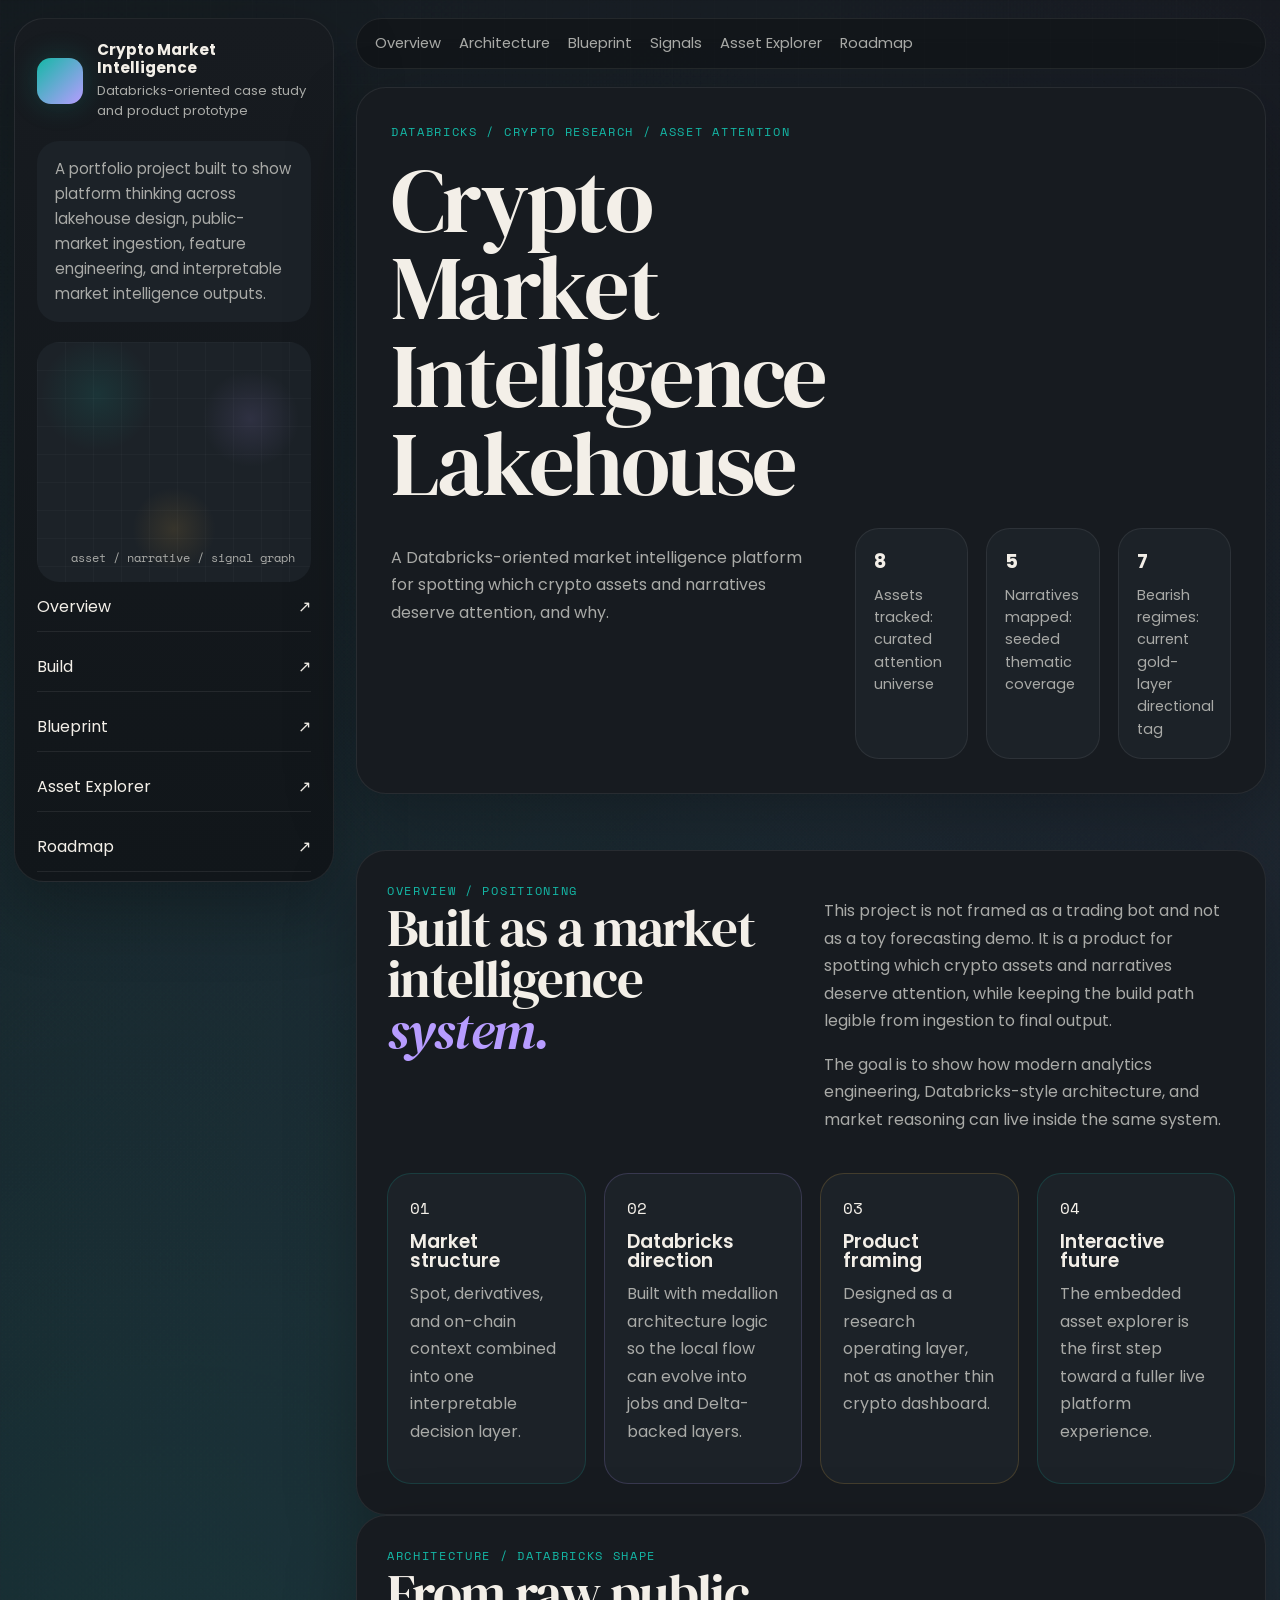
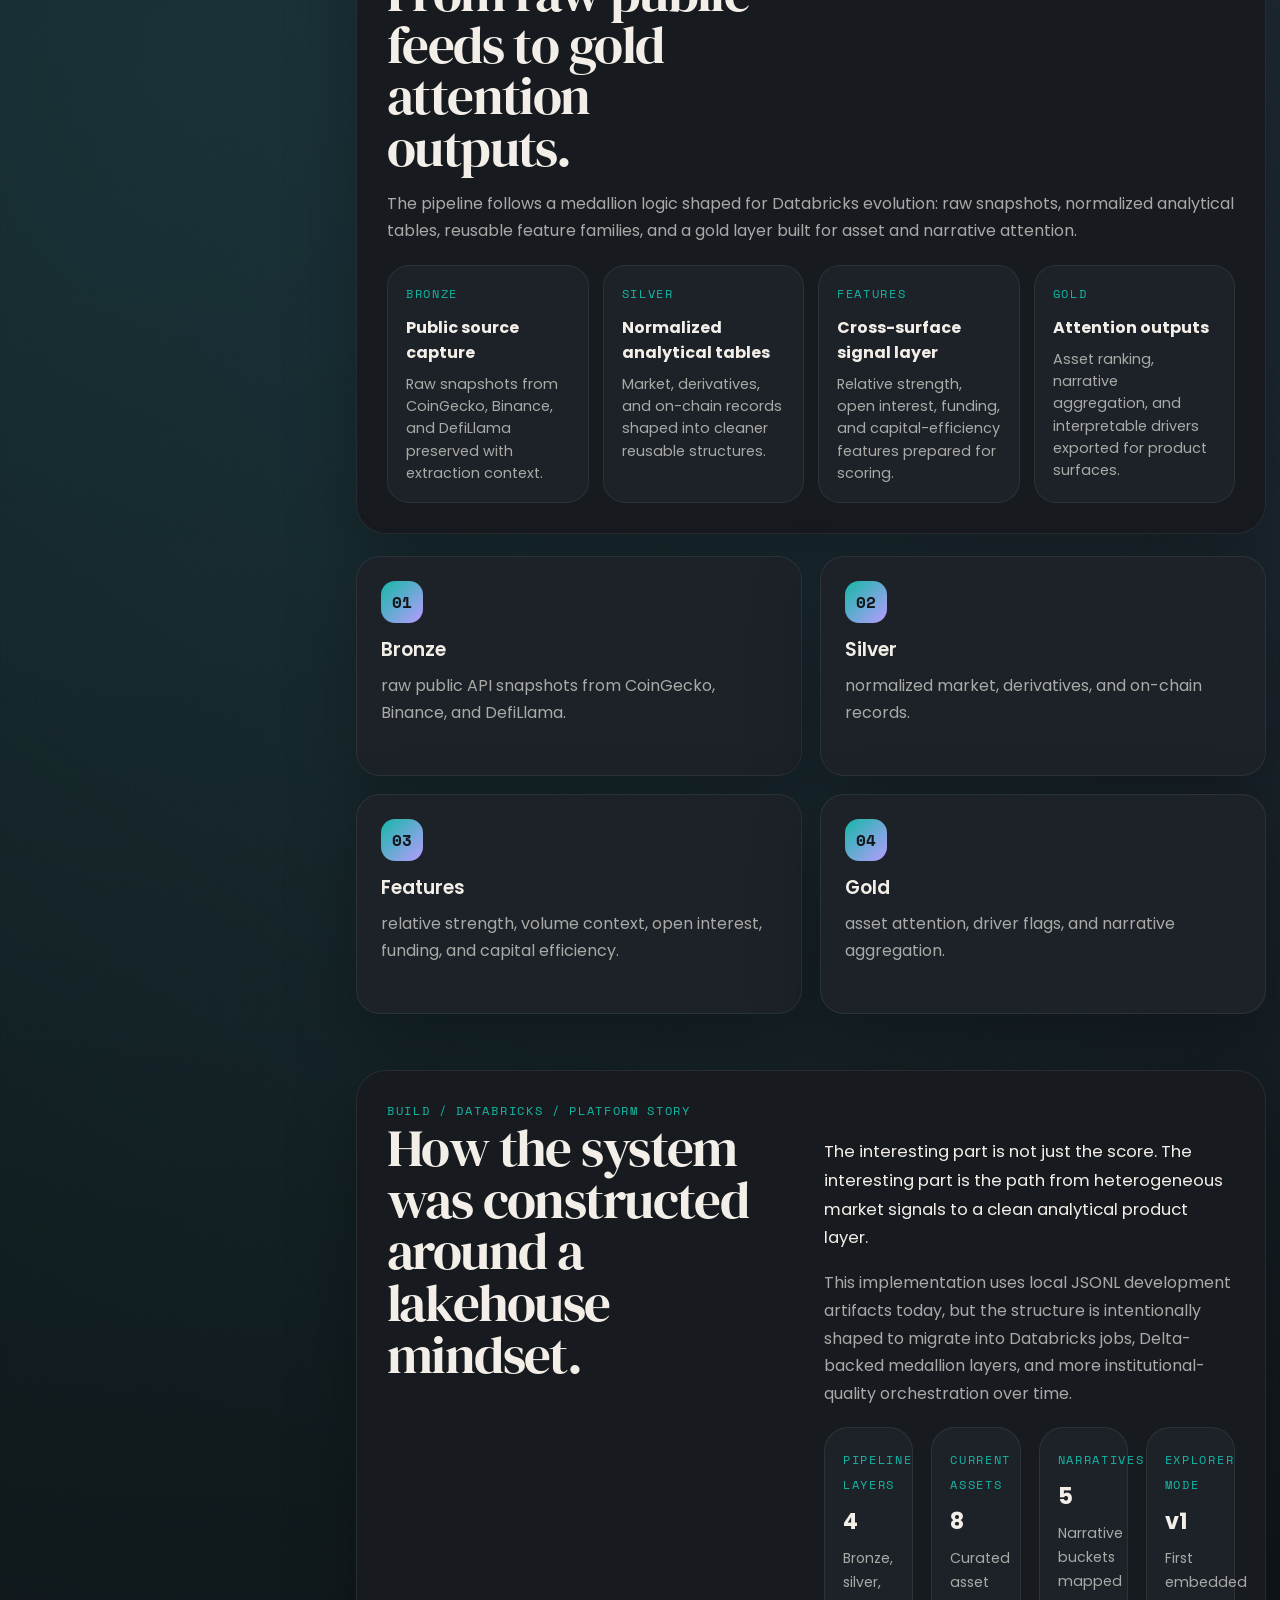
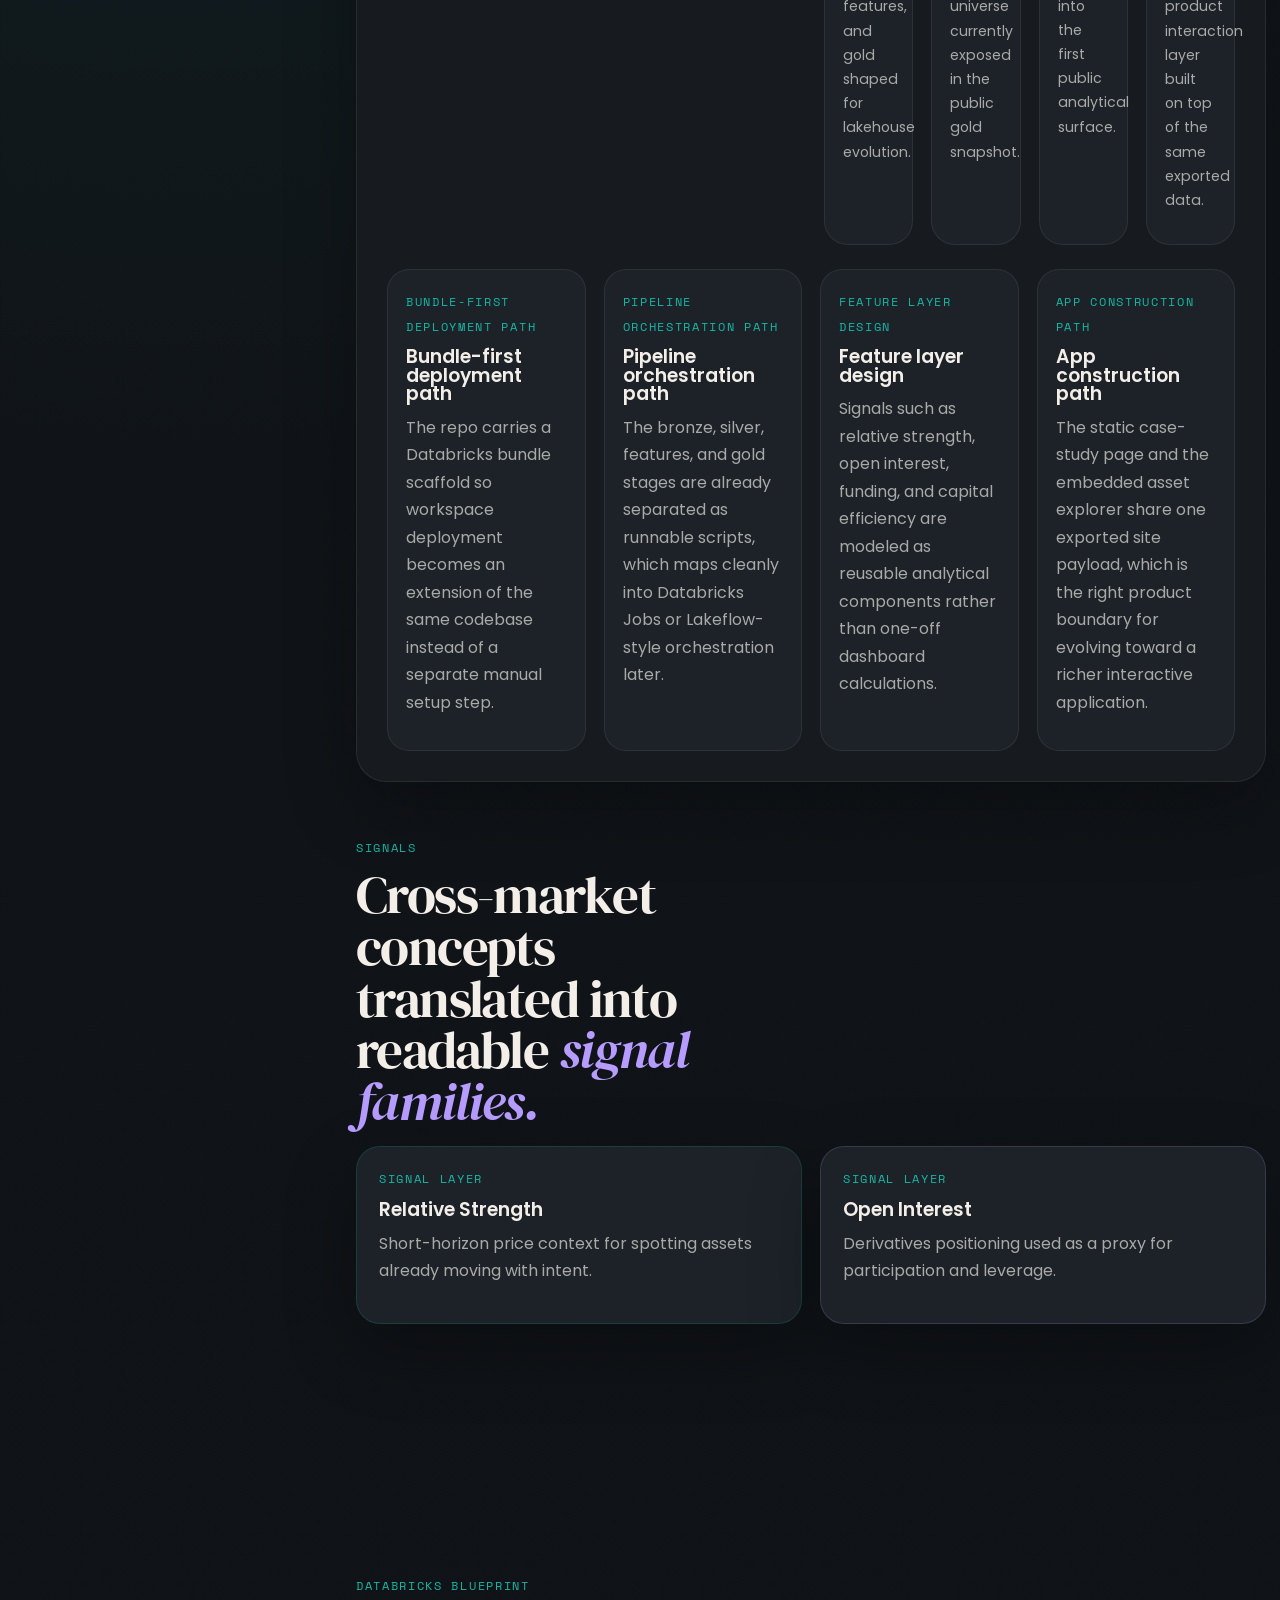
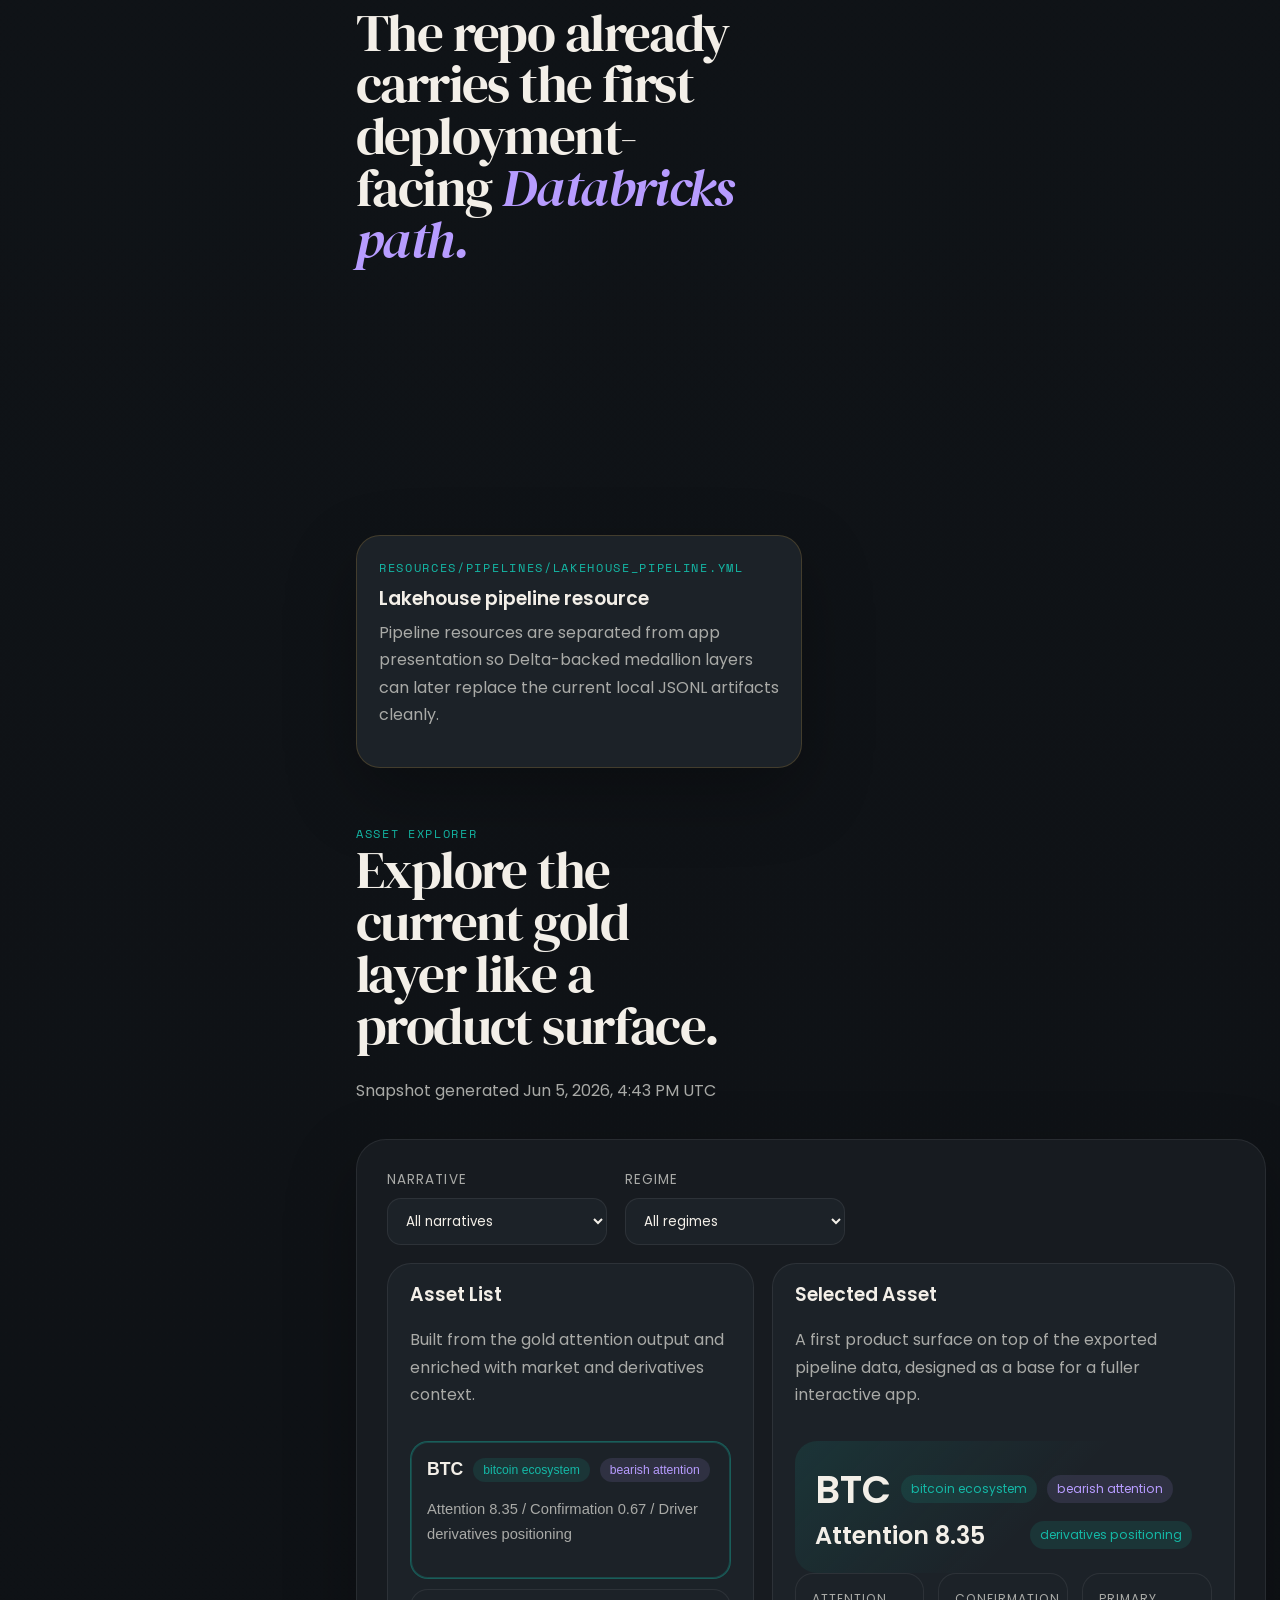
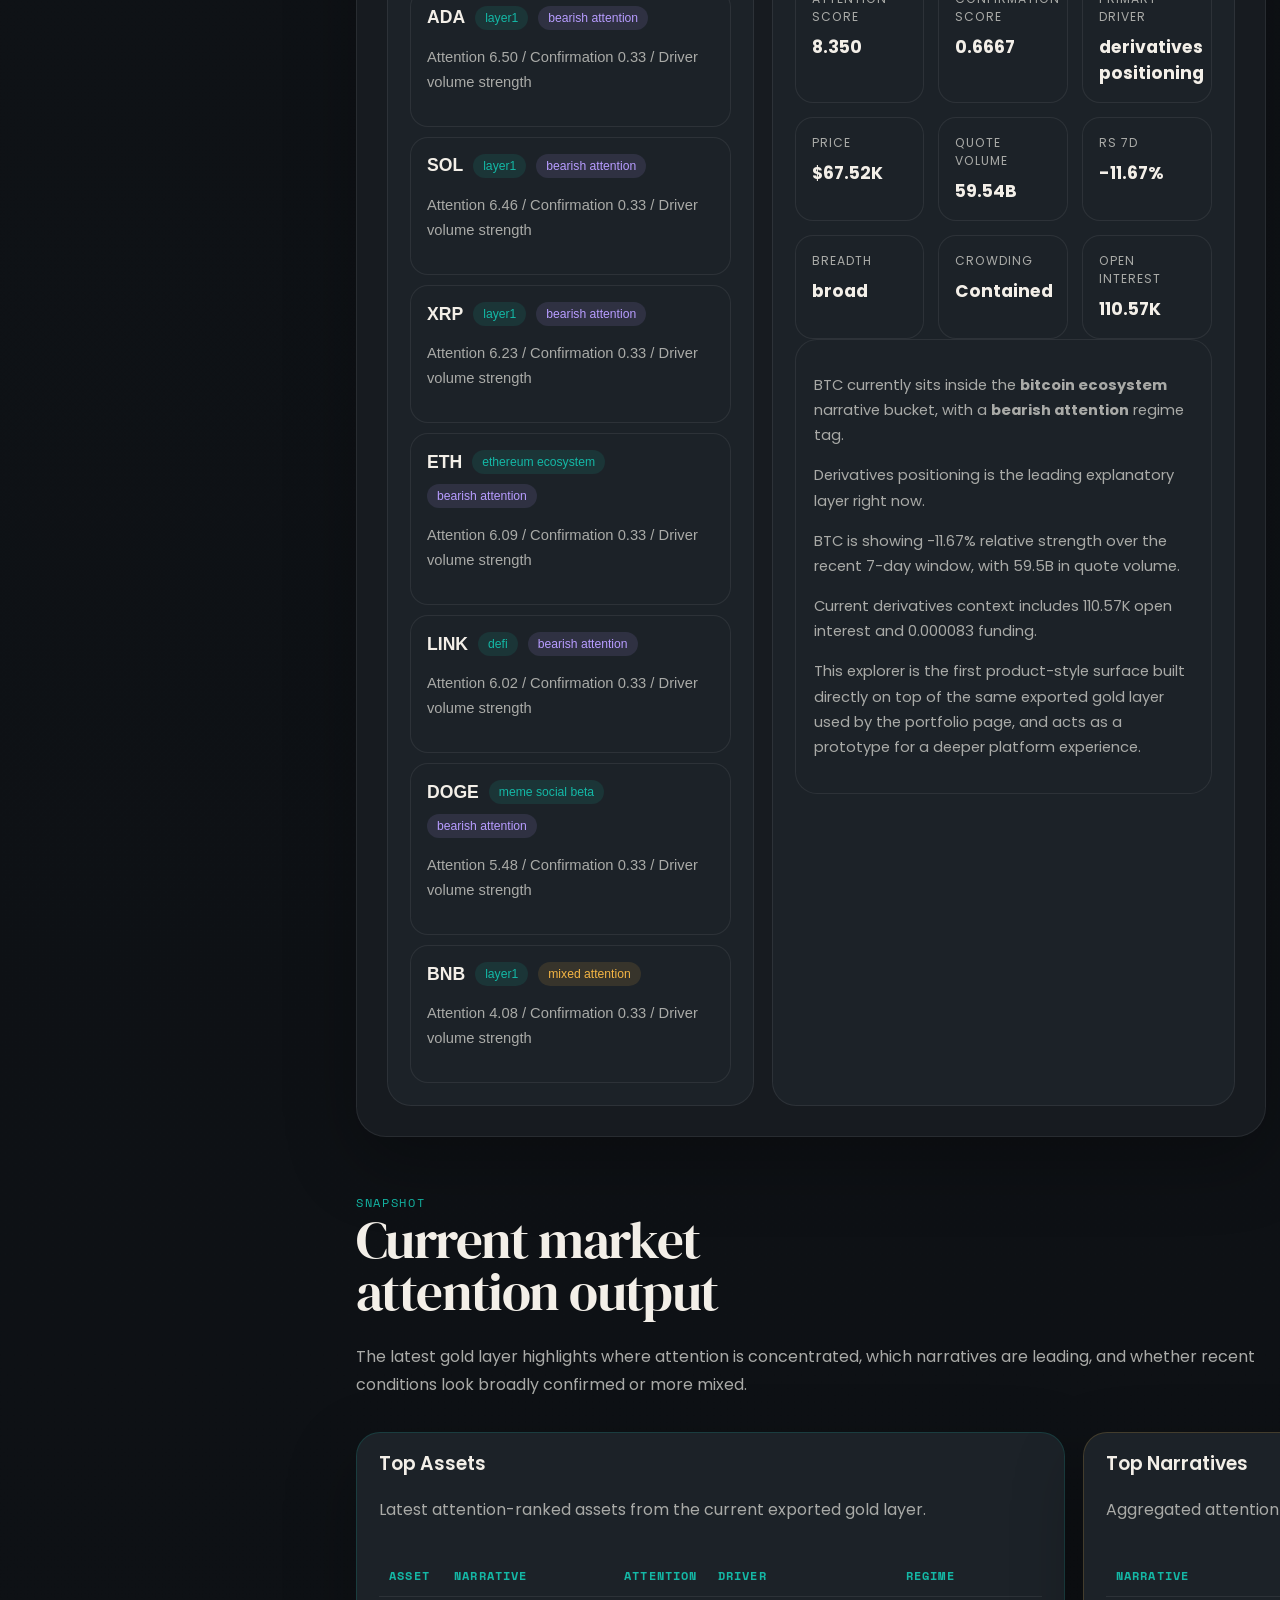
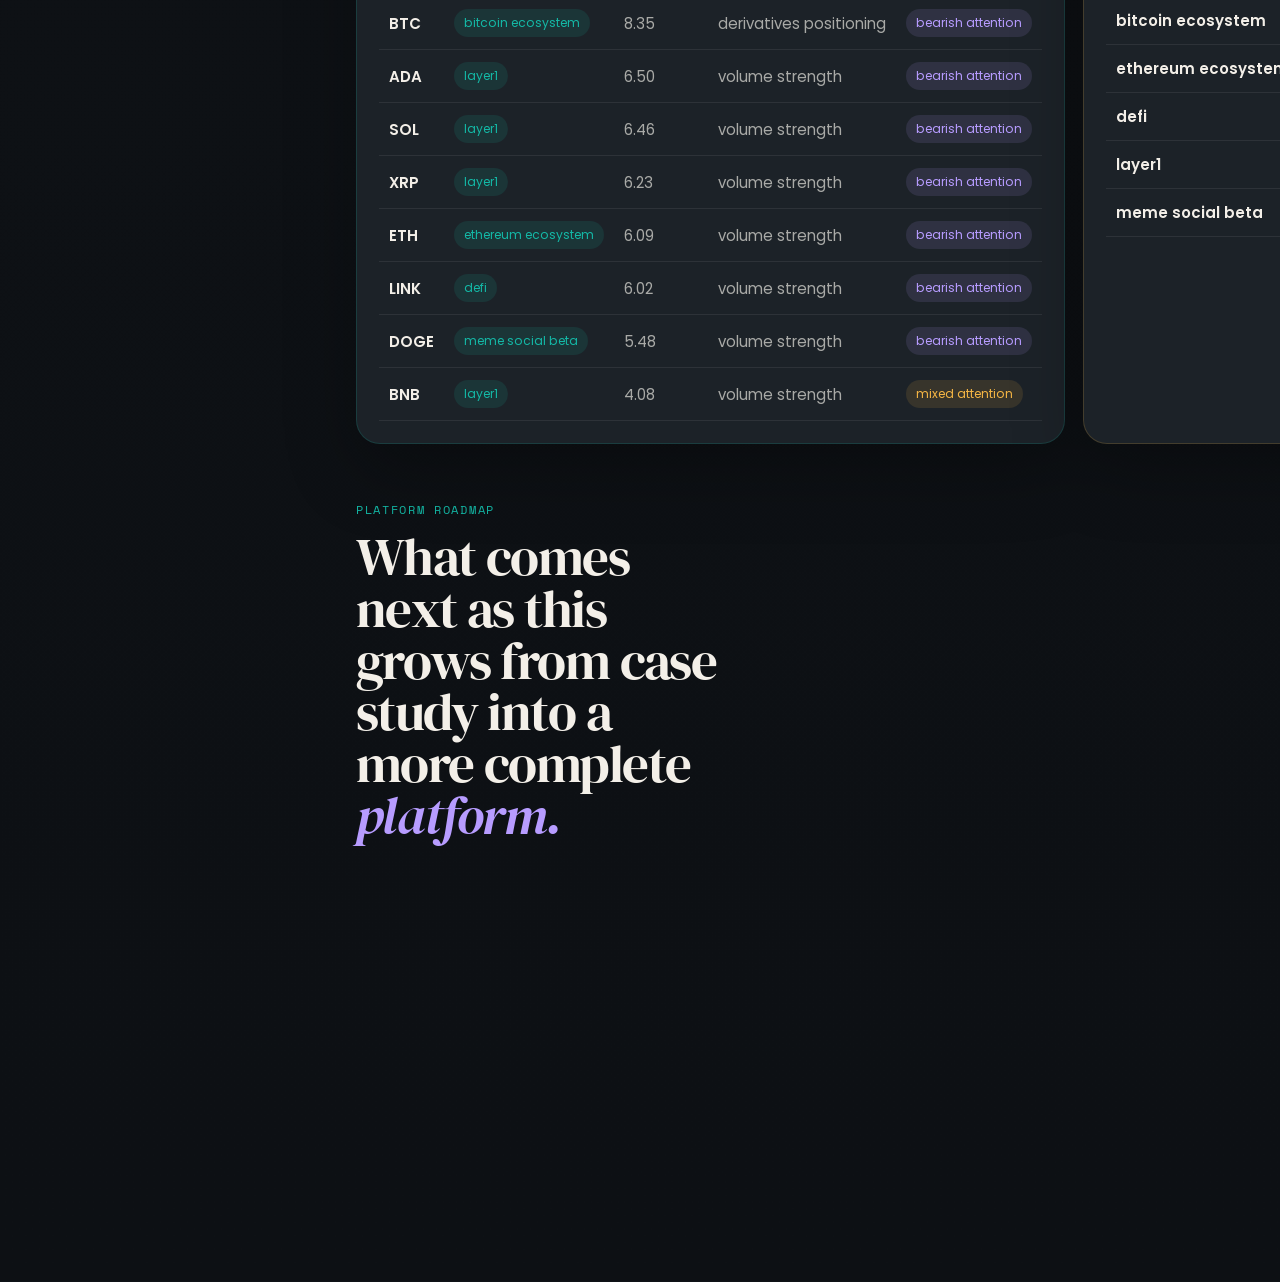
==== commit 691e6c65: "Deepen microsite explorer and Databricks story" ====
--- a/site/index.html
+++ b/site/index.html
@@ -41,6 +41,7 @@
         <div class="side-links">
           <a href="#overview-section">Overview <span>&nearr;</span></a>
           <a href="#build-section">Build <span>&nearr;</span></a>
+          <a href="#blueprint-section">Blueprint <span>&nearr;</span></a>
           <a href="#explorer-section">Asset Explorer <span>&nearr;</span></a>
           <a href="#roadmap-section">Roadmap <span>&nearr;</span></a>
         </div>
@@ -50,6 +51,7 @@
         <nav class="topnav">
           <a href="#overview-section">Overview</a>
           <a href="#architecture-section">Architecture</a>
+          <a href="#blueprint-section">Blueprint</a>
           <a href="#signals-section">Signals</a>
           <a href="#explorer-section">Asset Explorer</a>
           <a href="#roadmap-section">Roadmap</a>
@@ -143,6 +145,14 @@
           <div id="signals" class="signal-grid"></div>
         </section>
 
+        <section class="tabs section" id="blueprint-section">
+          <div class="title">
+            <p class="eyebrow">Databricks Blueprint</p>
+            <h2>The repo already carries the first deployment-facing <span class="section-accent">Databricks path.</span></h2>
+          </div>
+          <div id="blueprint-grid" class="blueprint-grid"></div>
+        </section>
+
         <section class="explorer section" id="explorer-section">
           <div class="section-heading explorer-heading">
             <div>
@@ -173,7 +183,7 @@
               <article class="explorer-list-card">
                 <div class="card-header">
                   <h3>Asset List</h3>
-                  <p>Filtered directly from the current exported gold layer.</p>
+                  <p>Built from the gold attention output and enriched with market and derivatives context.</p>
                 </div>
                 <div id="asset-list" class="asset-list"></div>
               </article>
@@ -181,7 +191,7 @@
               <article class="explorer-detail-card">
                 <div class="card-header">
                   <h3>Selected Asset</h3>
-                  <p>A lightweight product view built on top of the same project outputs.</p>
+                  <p>A first product surface on top of the exported pipeline data, designed as a base for a fuller interactive app.</p>
                 </div>
                 <div id="asset-detail" class="asset-detail"></div>
               </article>
--- a/site/styles.css
+++ b/site/styles.css
@@ -297,6 +297,7 @@
 .about-cards,
 .architecture-grid,
 .signal-grid,
+.blueprint-grid,
 .snapshot-grid,
 .featured-grid,
 .explorer-grid {
@@ -523,7 +524,8 @@
   margin-bottom: 18px;
 }
 
-.signal-grid {
+.signal-grid,
+.blueprint-grid {
   grid-template-columns: repeat(2, minmax(0, 1fr));
 }
 
@@ -803,7 +805,8 @@
   }
 
   .hero-metrics,
-  .signal-grid {
+  .signal-grid,
+  .blueprint-grid {
     grid-template-columns: repeat(2, minmax(0, 1fr));
   }
 }
@@ -823,7 +826,8 @@
   }
 
   .hero-metrics,
-  .signal-grid {
+  .signal-grid,
+  .blueprint-grid {
     grid-template-columns: 1fr;
   }
 
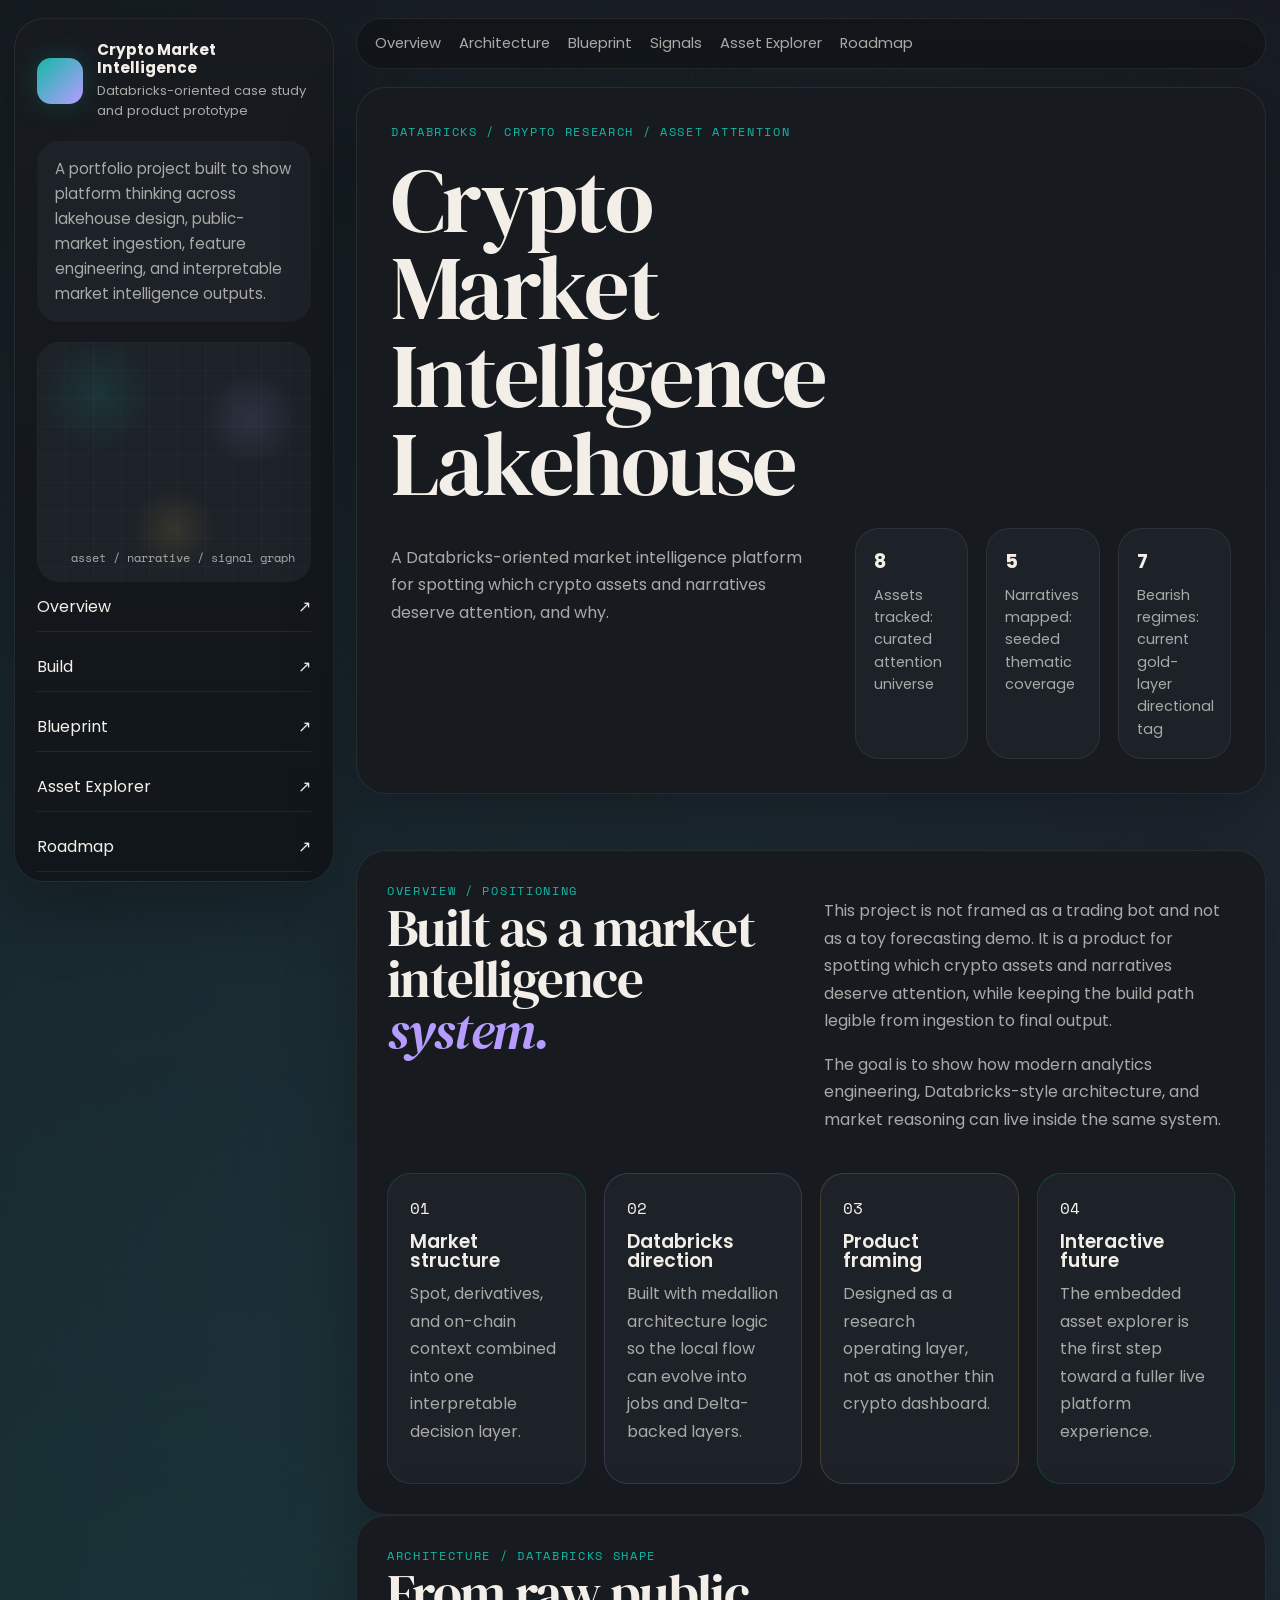
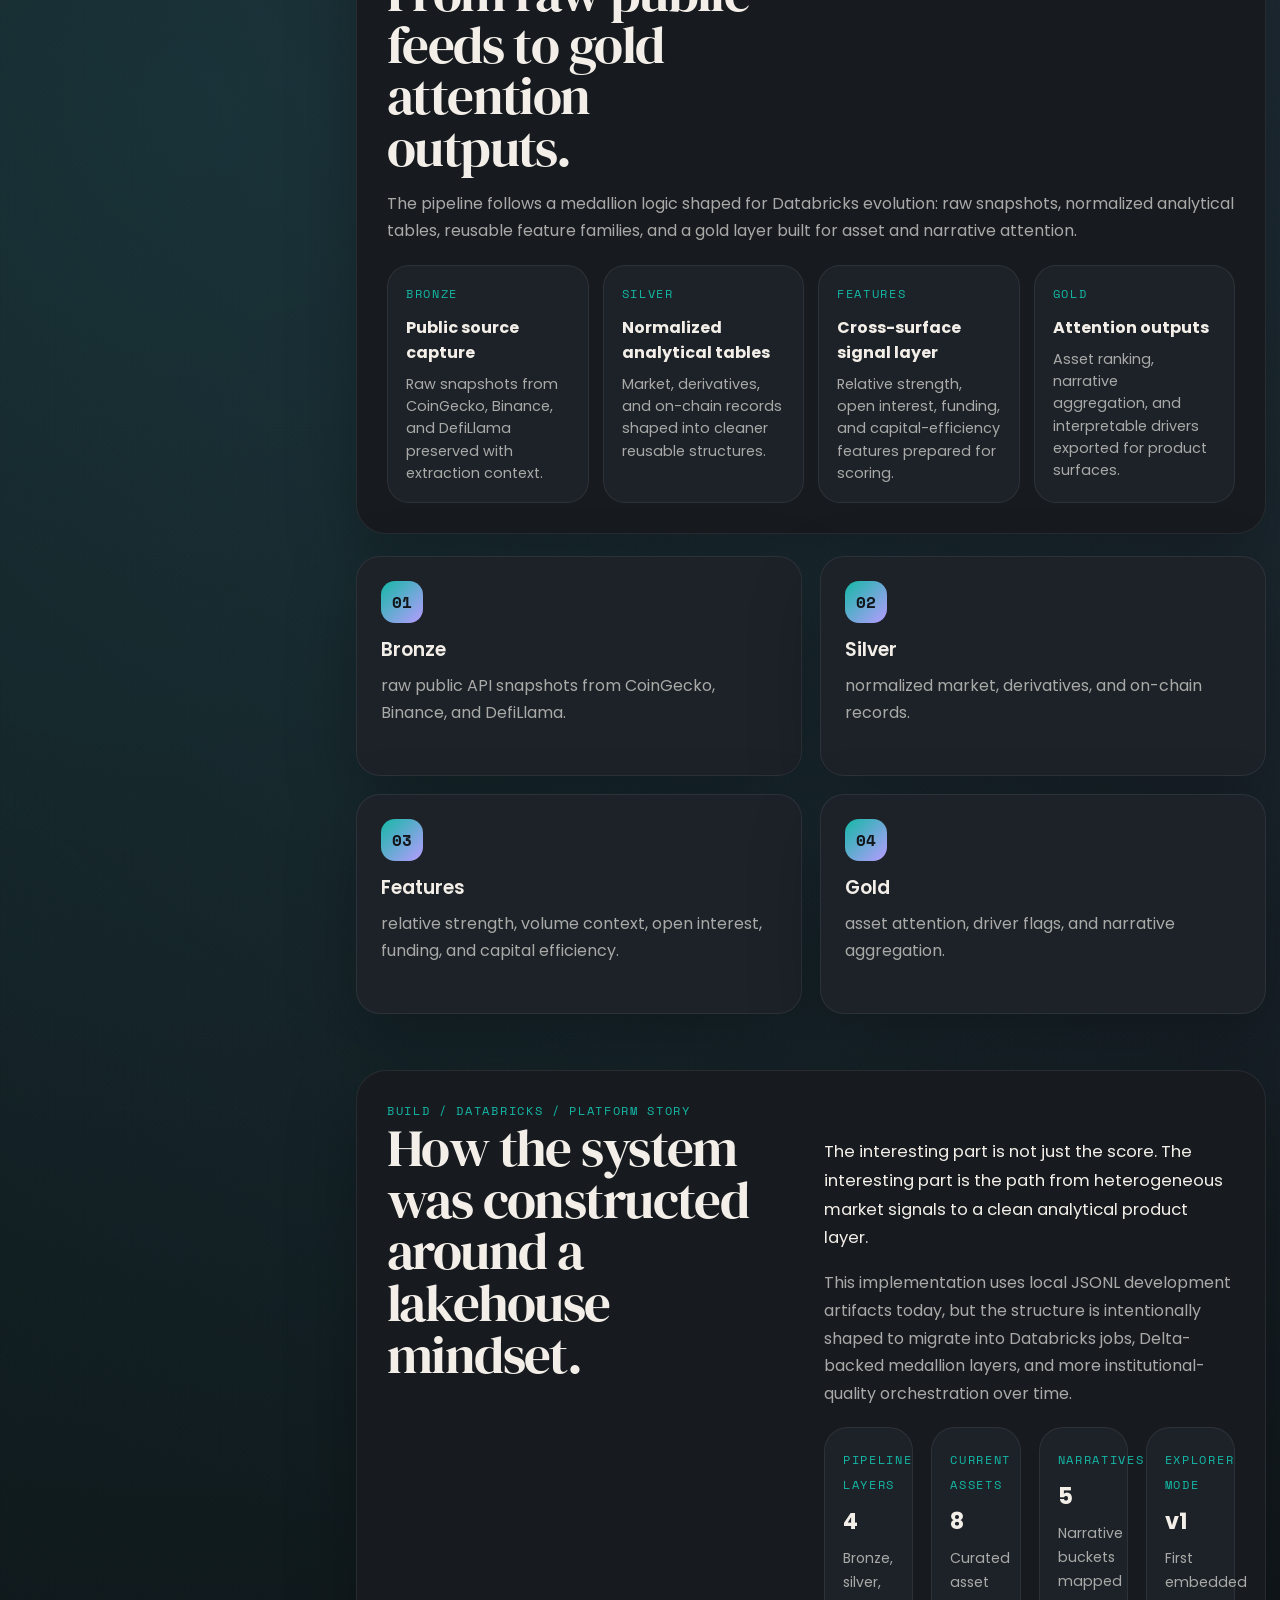
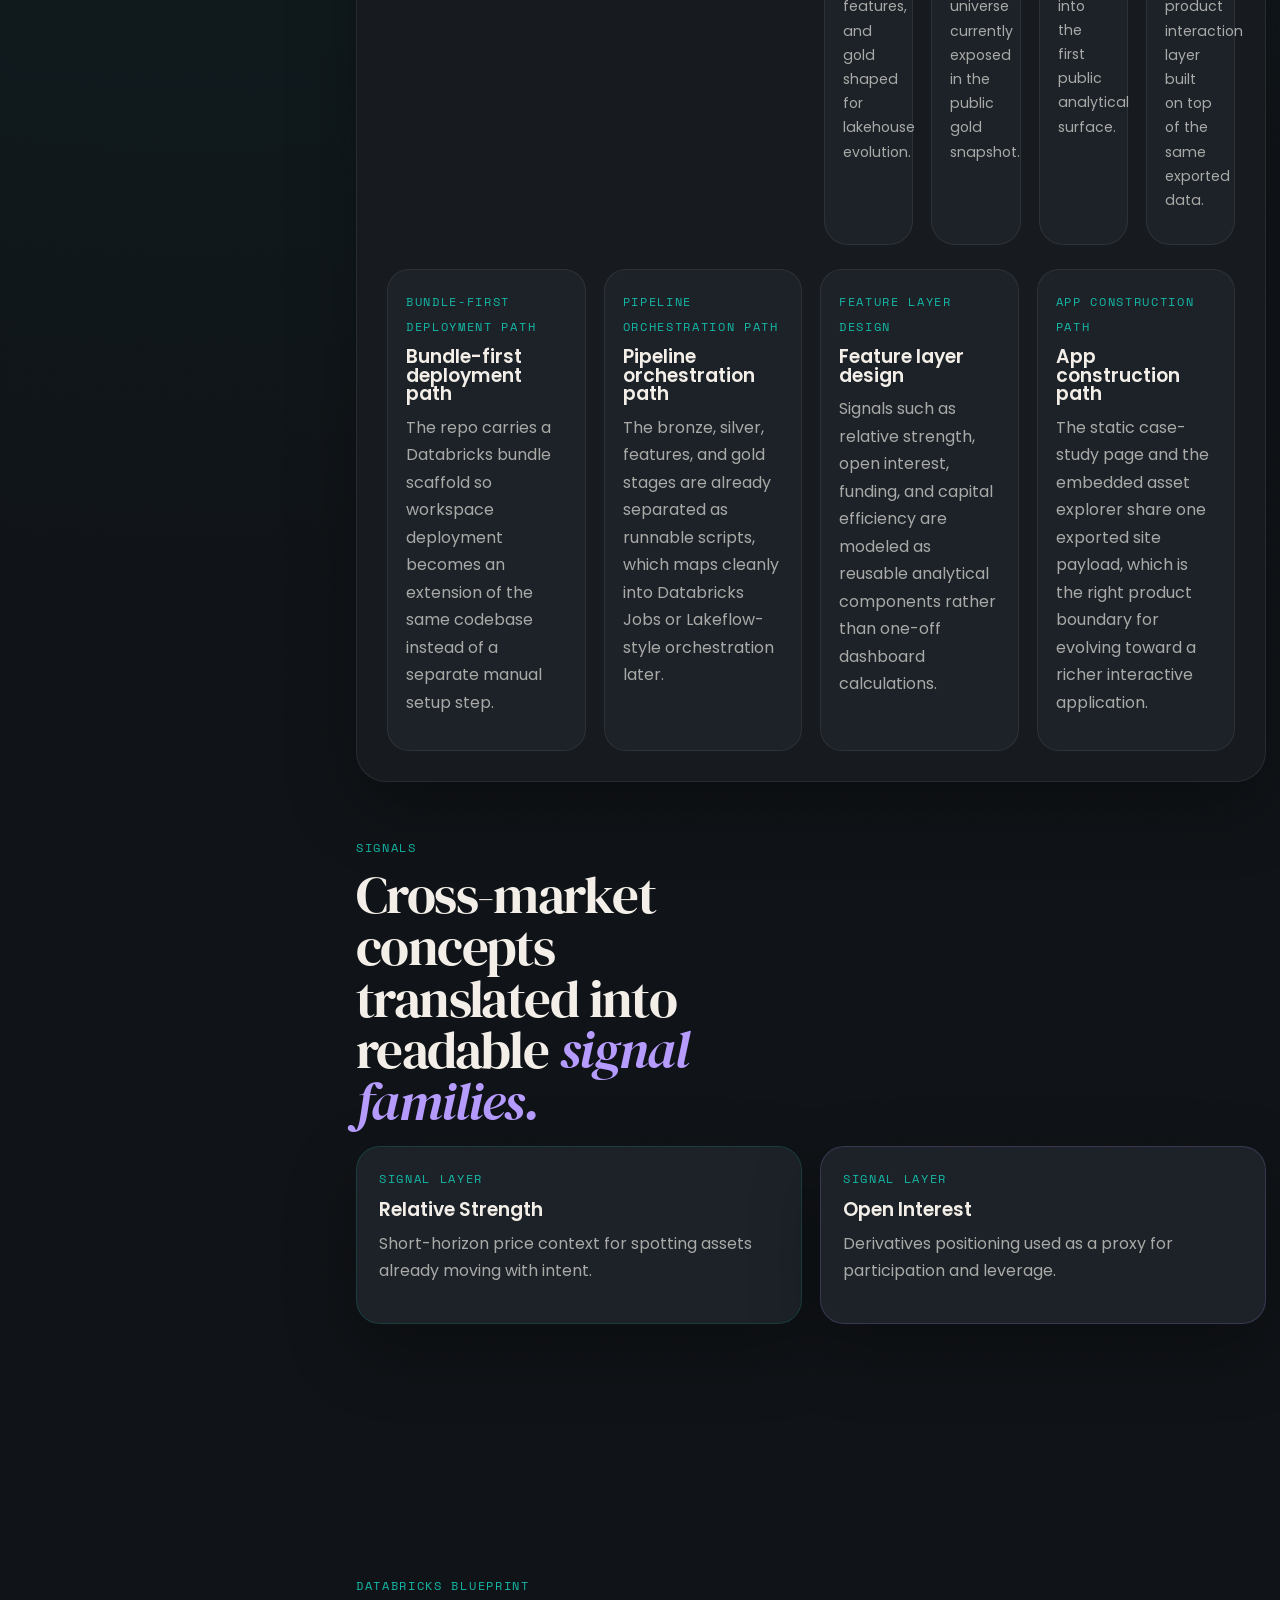
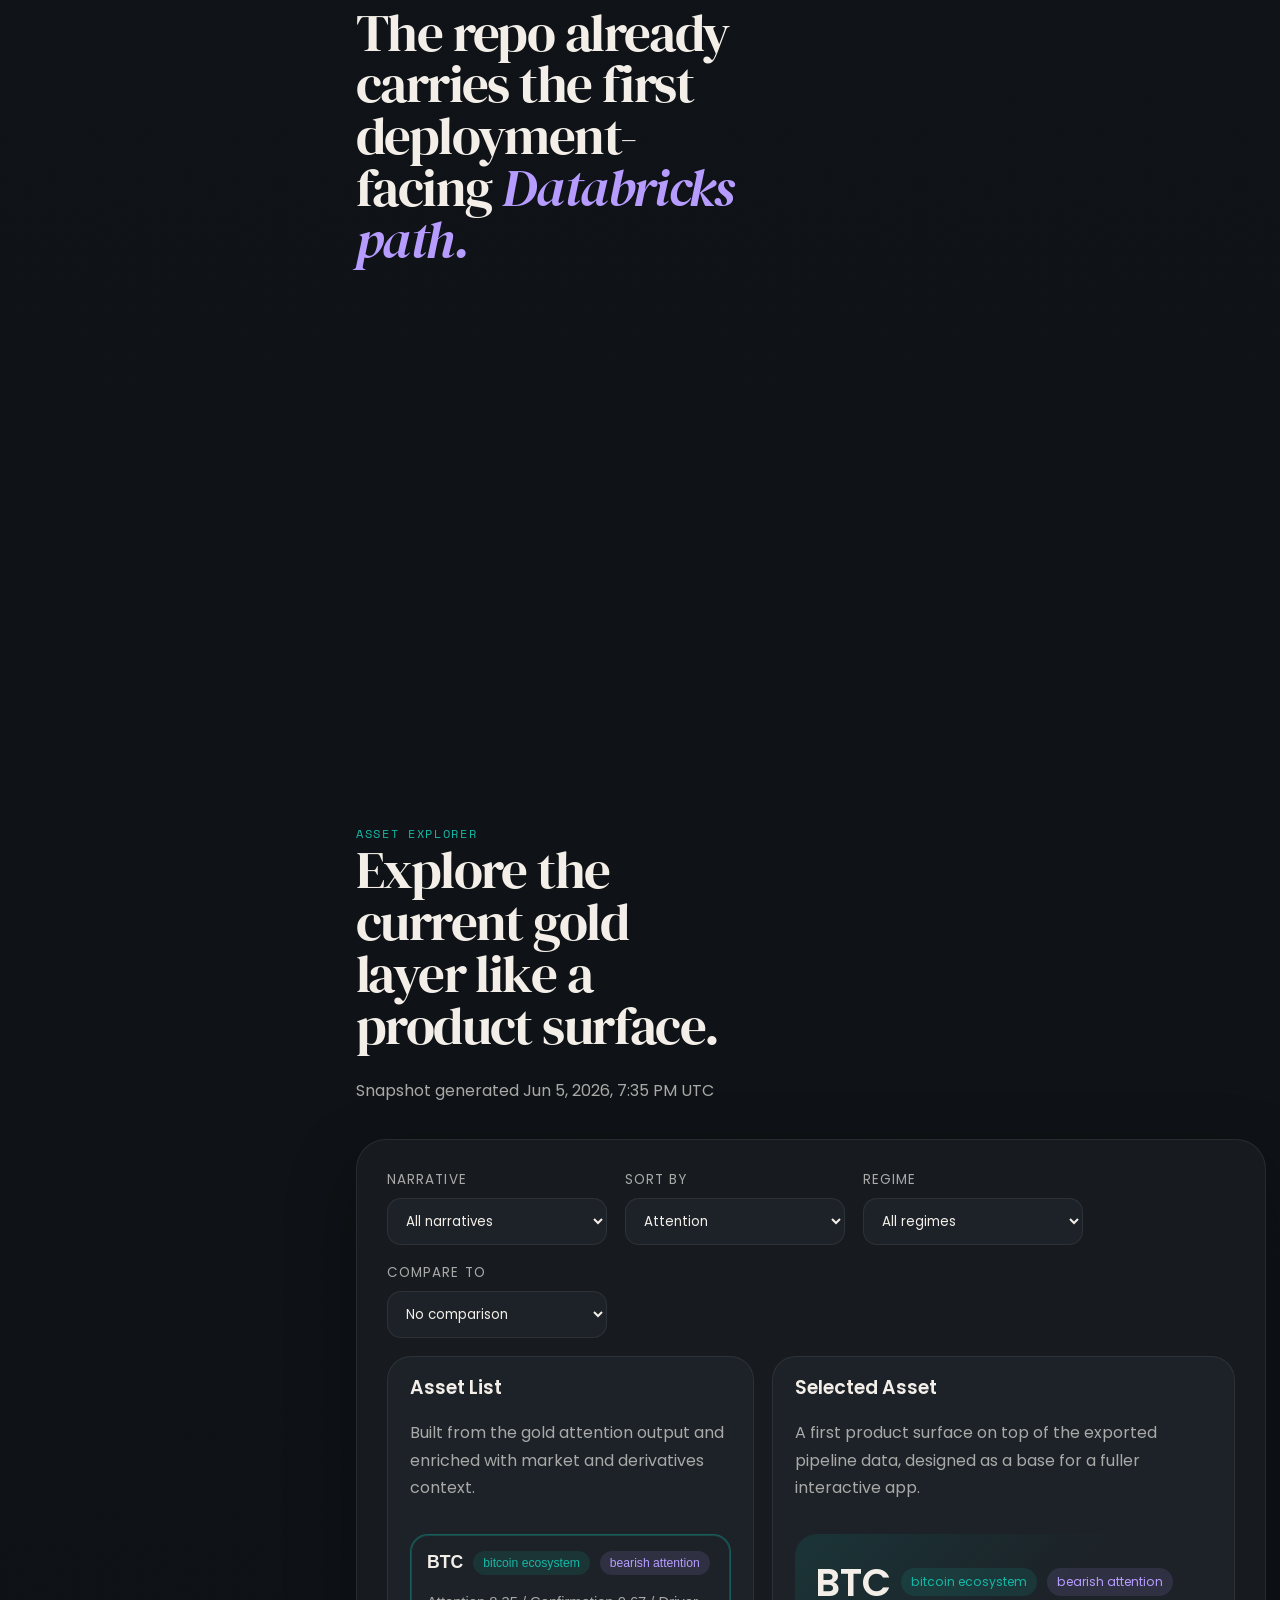
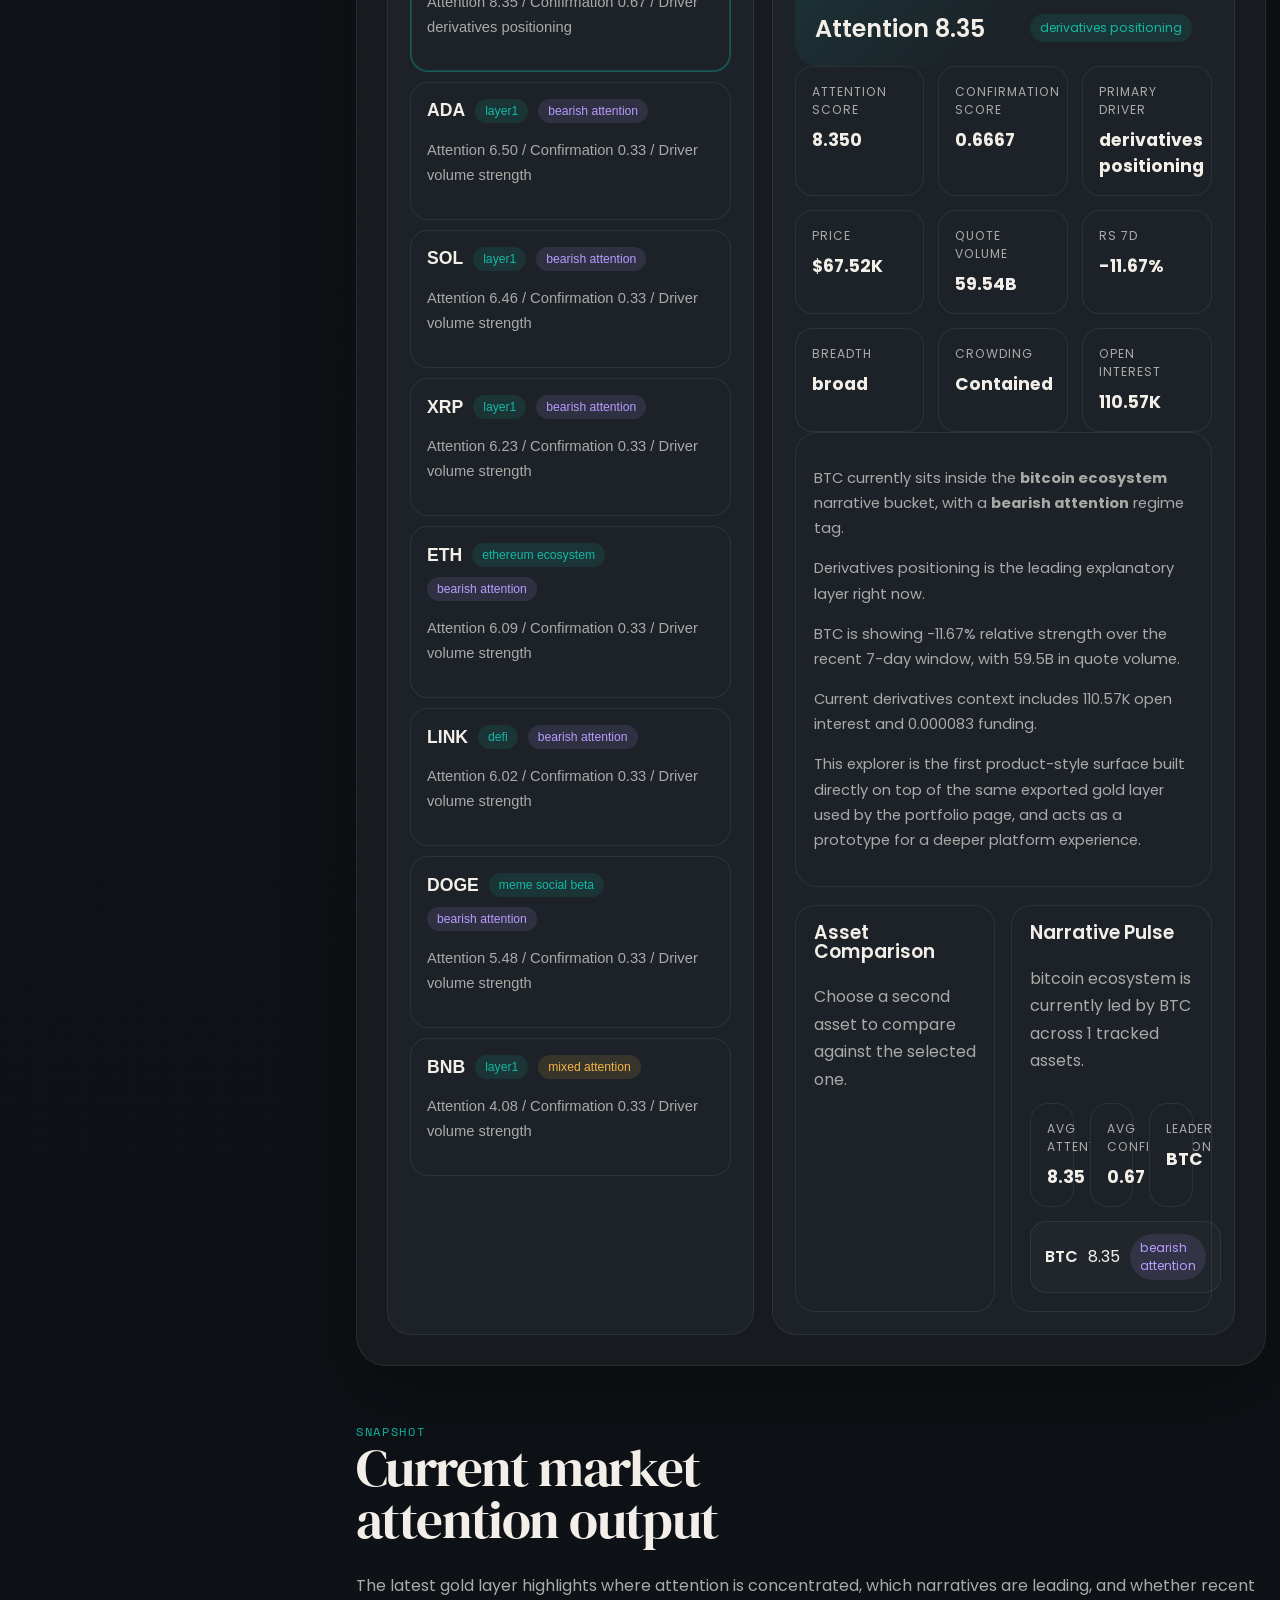
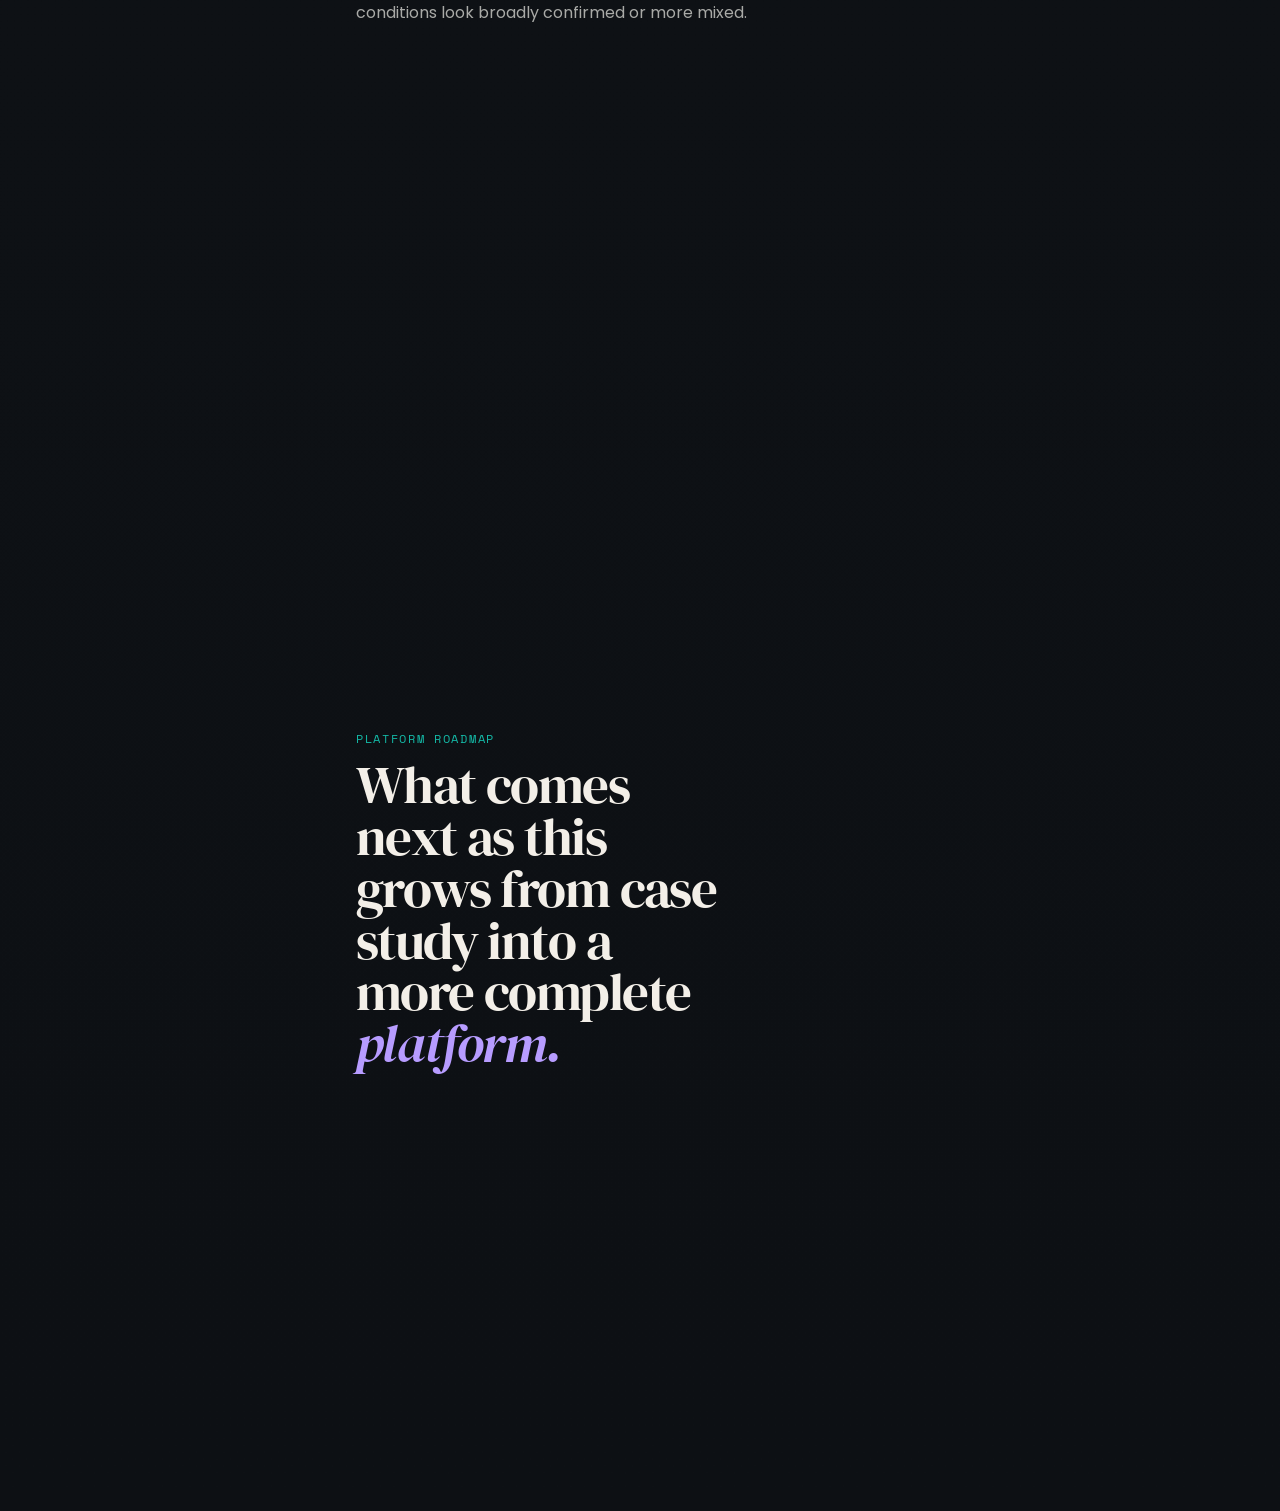
==== commit 0260e0b4: "Add comparison and narrative pulse to explorer" ====
--- a/site/index.html
+++ b/site/index.html
@@ -169,6 +169,14 @@
                 <select id="narrative-filter"></select>
               </div>
               <div class="field">
+                <label for="sort-filter">Sort by</label>
+                <select id="sort-filter">
+                  <option value="attention_score">Attention</option>
+                  <option value="relative_strength_7d">RS 7d</option>
+                  <option value="quote_volume">Volume</option>
+                </select>
+              </div>
+              <div class="field">
                 <label for="regime-filter">Regime</label>
                 <select id="regime-filter">
                   <option value="all">All regimes</option>
@@ -176,6 +184,10 @@
                   <option value="bearish_attention">Bearish attention</option>
                   <option value="mixed_attention">Mixed attention</option>
                 </select>
+              </div>
+              <div class="field">
+                <label for="compare-asset-filter">Compare to</label>
+                <select id="compare-asset-filter"></select>
               </div>
             </div>
 
@@ -194,6 +206,10 @@
                   <p>A first product surface on top of the exported pipeline data, designed as a base for a fuller interactive app.</p>
                 </div>
                 <div id="asset-detail" class="asset-detail"></div>
+                <div class="explorer-subgrid">
+                  <div id="compare-panel" class="subpanel"></div>
+                  <div id="narrative-pulse" class="subpanel"></div>
+                </div>
               </article>
             </div>
           </div>
--- a/site/styles.css
+++ b/site/styles.css
@@ -574,10 +574,32 @@
   grid-template-columns: 0.95fr 1.2fr;
 }
 
+.explorer-subgrid,
+.pulse-metrics {
+  display: grid;
+  gap: 16px;
+}
+
+.explorer-subgrid {
+  grid-template-columns: repeat(2, minmax(0, 1fr));
+  margin-top: 18px;
+}
+
 .explorer-list-card,
 .explorer-detail-card,
 .card {
   padding: 22px;
+}
+
+.subpanel {
+  padding: 18px;
+  border-radius: 20px;
+  background: var(--panel-soft);
+  border: 1px solid var(--line);
+}
+
+.card-header.compact {
+  margin-bottom: 12px;
 }
 
 .card-header {
@@ -692,6 +714,52 @@
   border: 1px solid var(--line);
 }
 
+.mini-table {
+  width: 100%;
+  border-collapse: collapse;
+}
+
+.mini-table th,
+.mini-table td {
+  padding: 10px 0;
+  border-bottom: 1px solid var(--line);
+  text-align: left;
+  font-size: 0.9rem;
+}
+
+.mini-table th {
+  color: var(--muted);
+  font-family: "Space Mono", monospace;
+  font-size: 0.72rem;
+  text-transform: uppercase;
+  letter-spacing: 0.08em;
+}
+
+.pulse-metrics {
+  grid-template-columns: repeat(3, minmax(0, 1fr));
+  margin-bottom: 14px;
+}
+
+.peer-list {
+  display: grid;
+  gap: 10px;
+}
+
+.peer-item {
+  display: grid;
+  grid-template-columns: auto 1fr auto;
+  align-items: center;
+  gap: 10px;
+  padding: 12px 14px;
+  border-radius: 16px;
+  background: rgba(255, 255, 255, 0.02);
+  border: 1px solid var(--line);
+}
+
+.peer-symbol {
+  font-weight: 600;
+}
+
 .snapshot-grid {
   grid-template-columns: 1.2fr 0.95fr;
 }
@@ -794,6 +862,7 @@
   .about-head,
   .featured-head,
   .explorer-grid,
+  .explorer-subgrid,
   .snapshot-grid,
   .featured-grid,
   .about-cards,
@@ -809,6 +878,10 @@
   .blueprint-grid {
     grid-template-columns: repeat(2, minmax(0, 1fr));
   }
+
+  .pulse-metrics {
+    grid-template-columns: 1fr;
+  }
 }
 
 @media (max-width: 680px) {
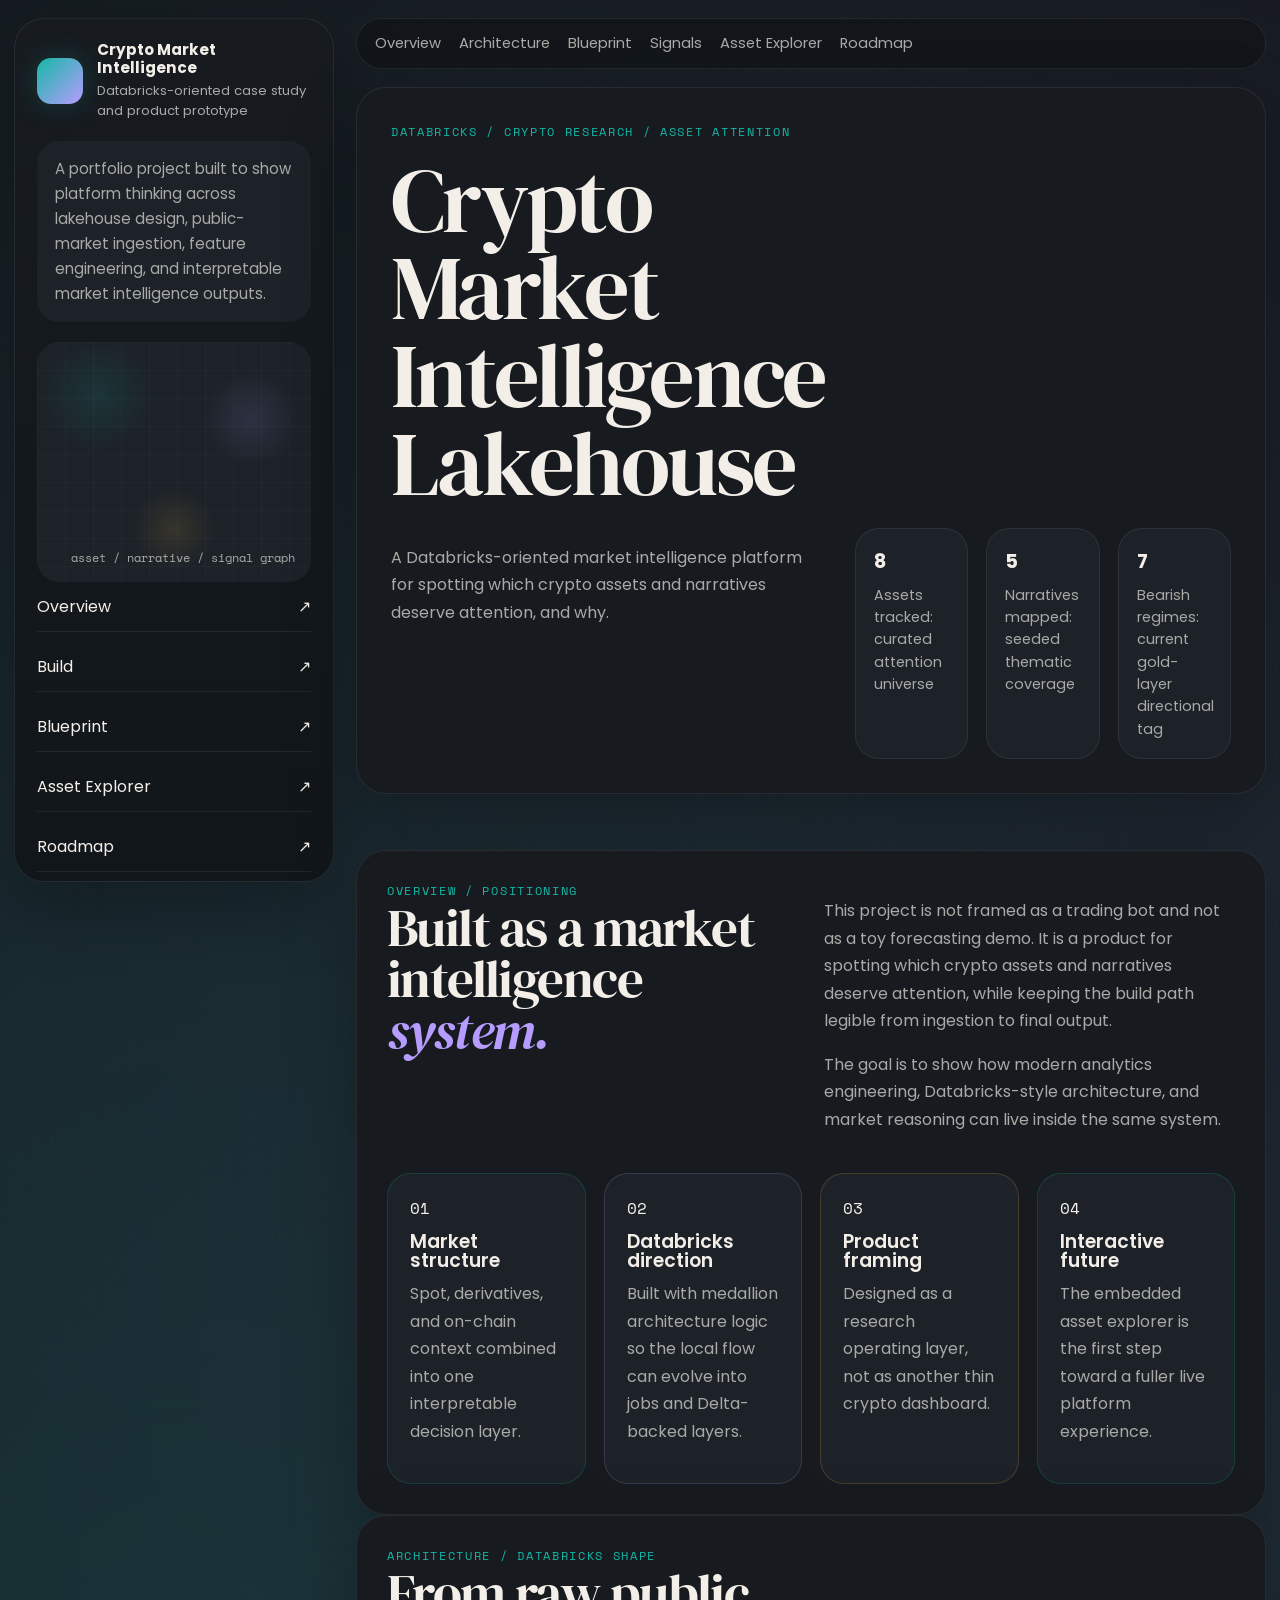
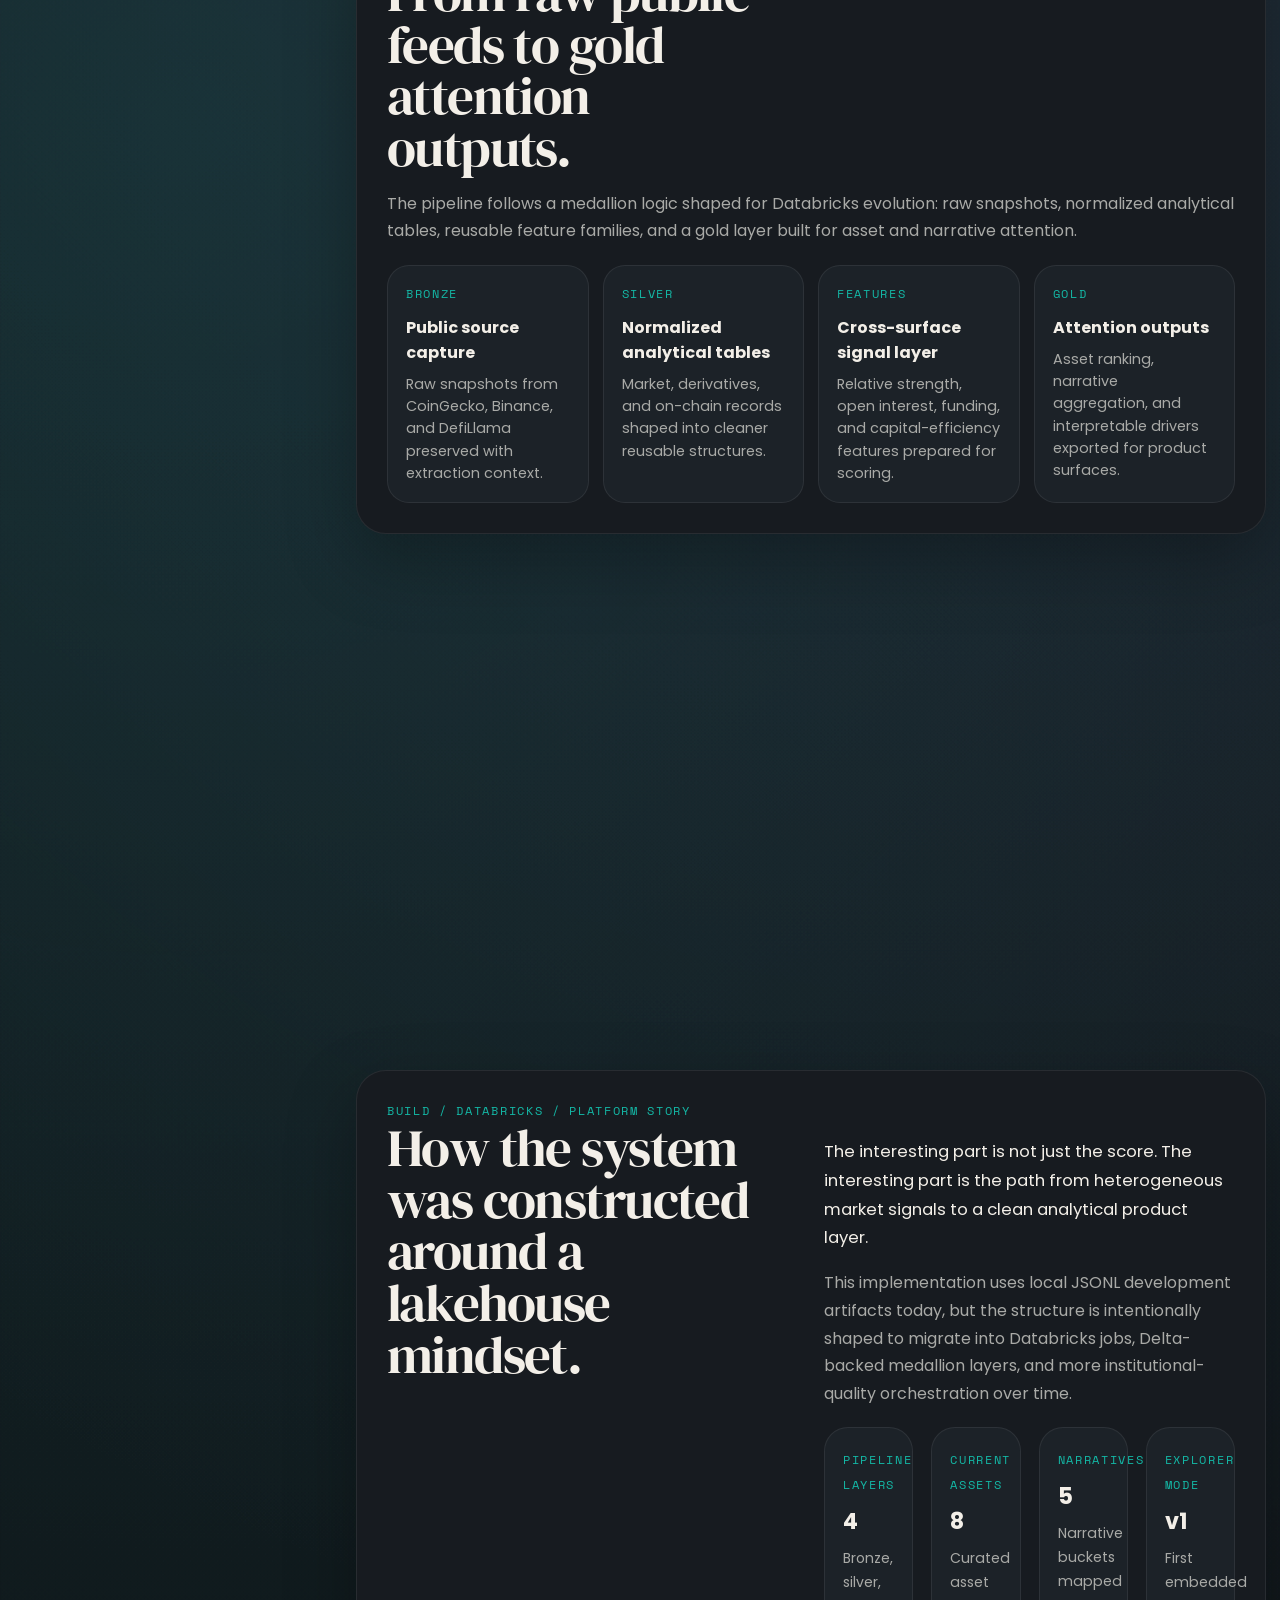
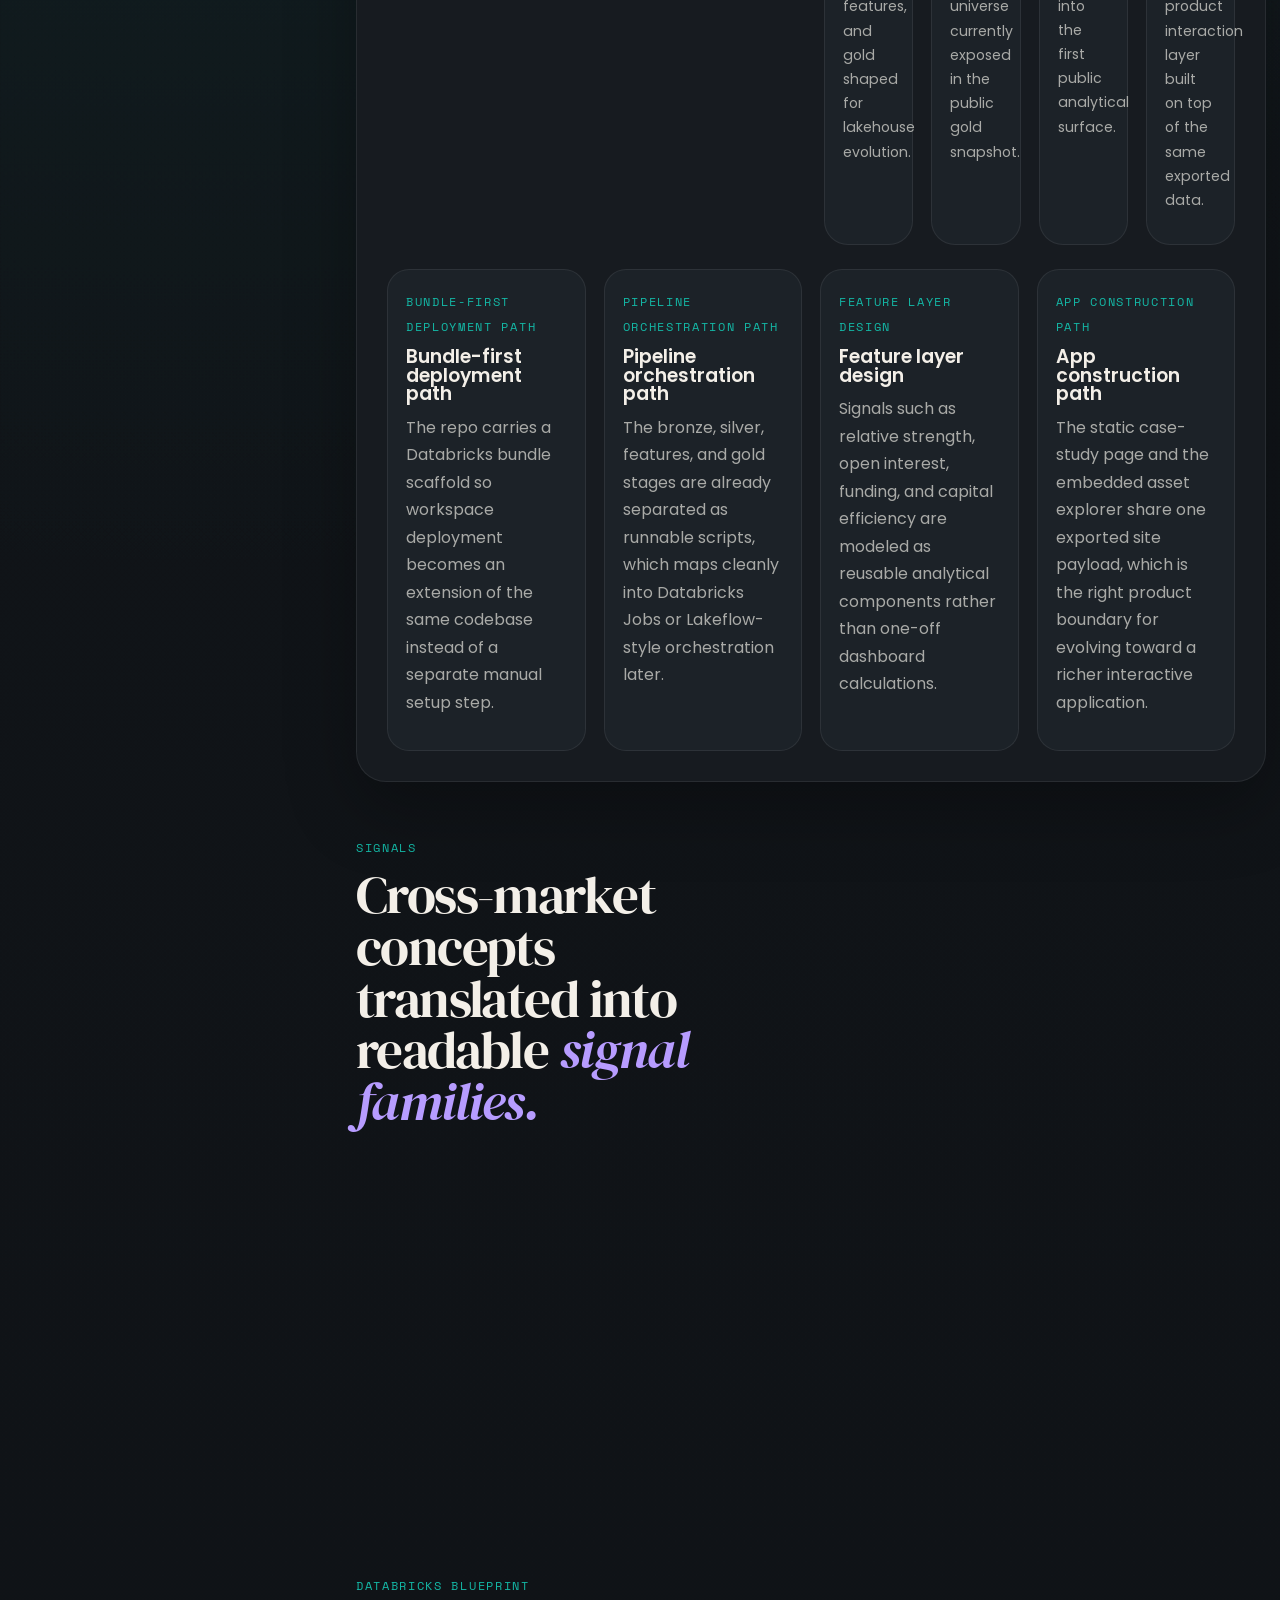
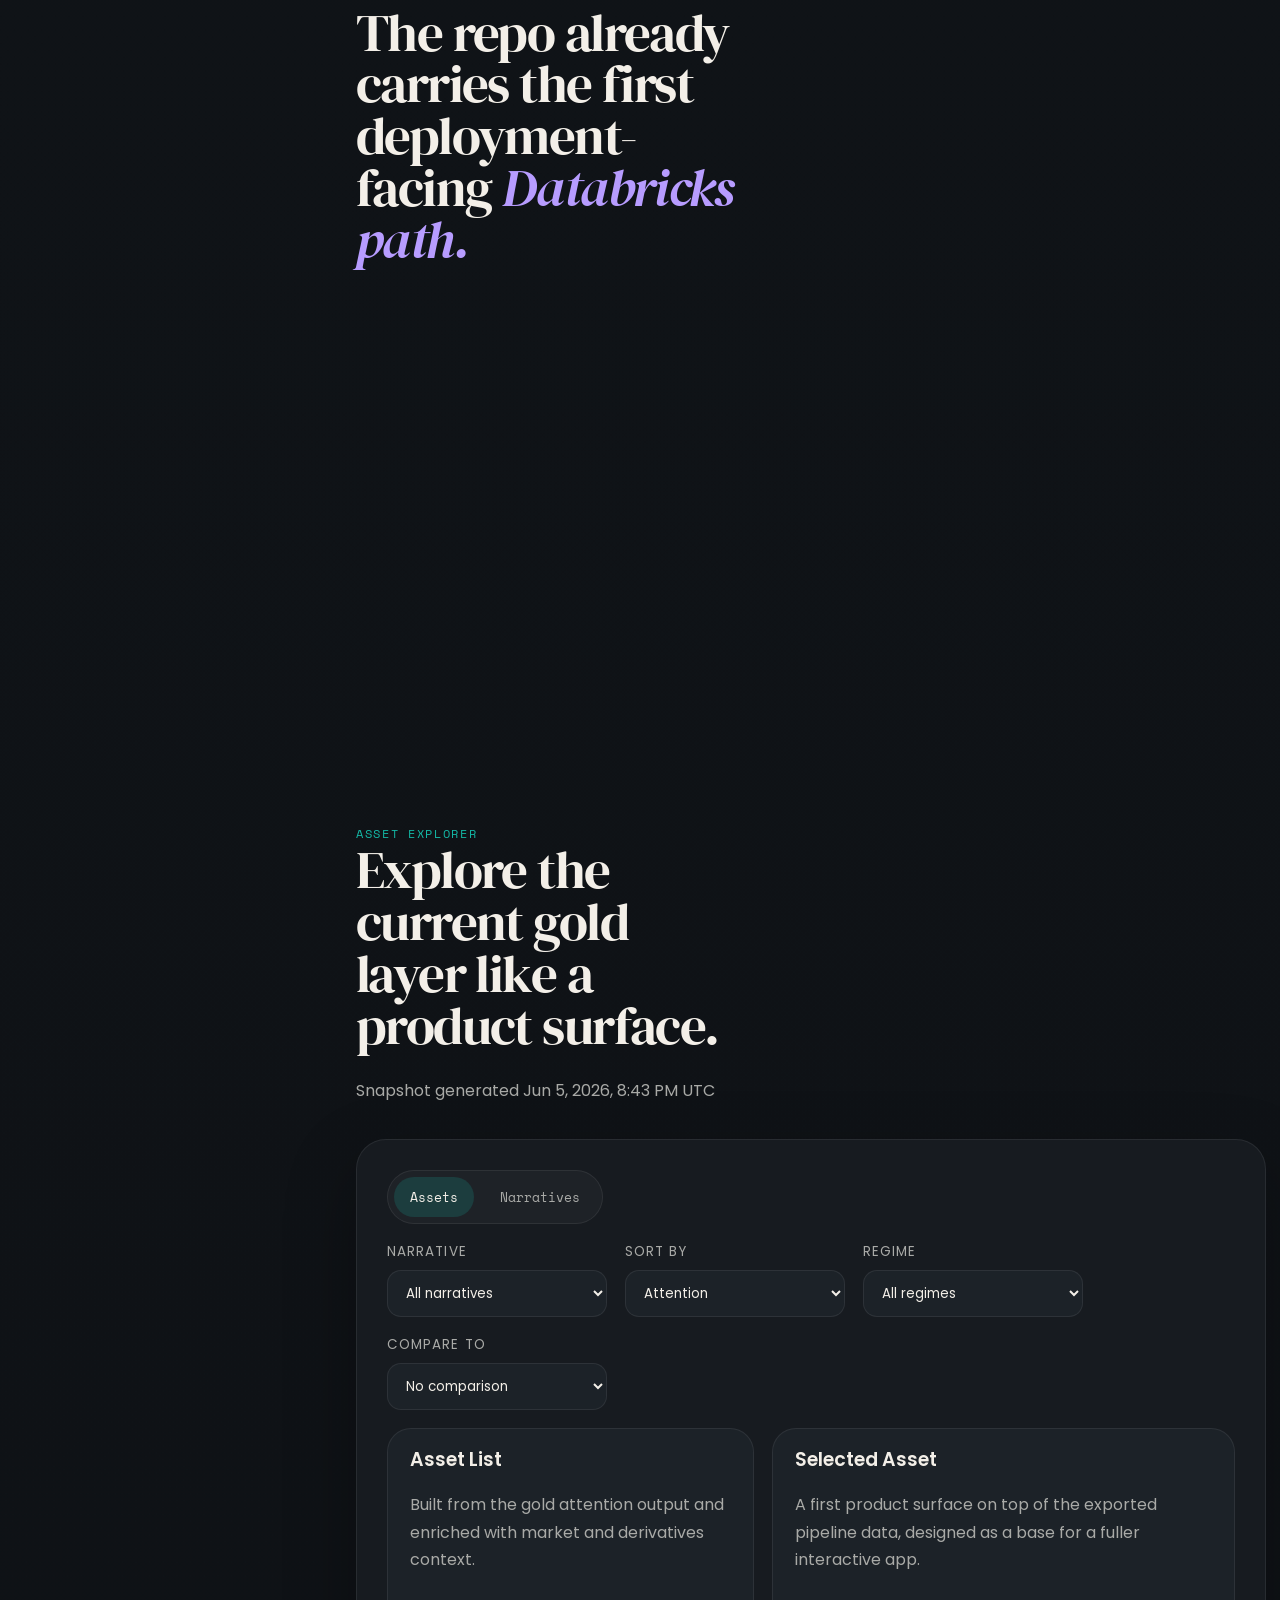
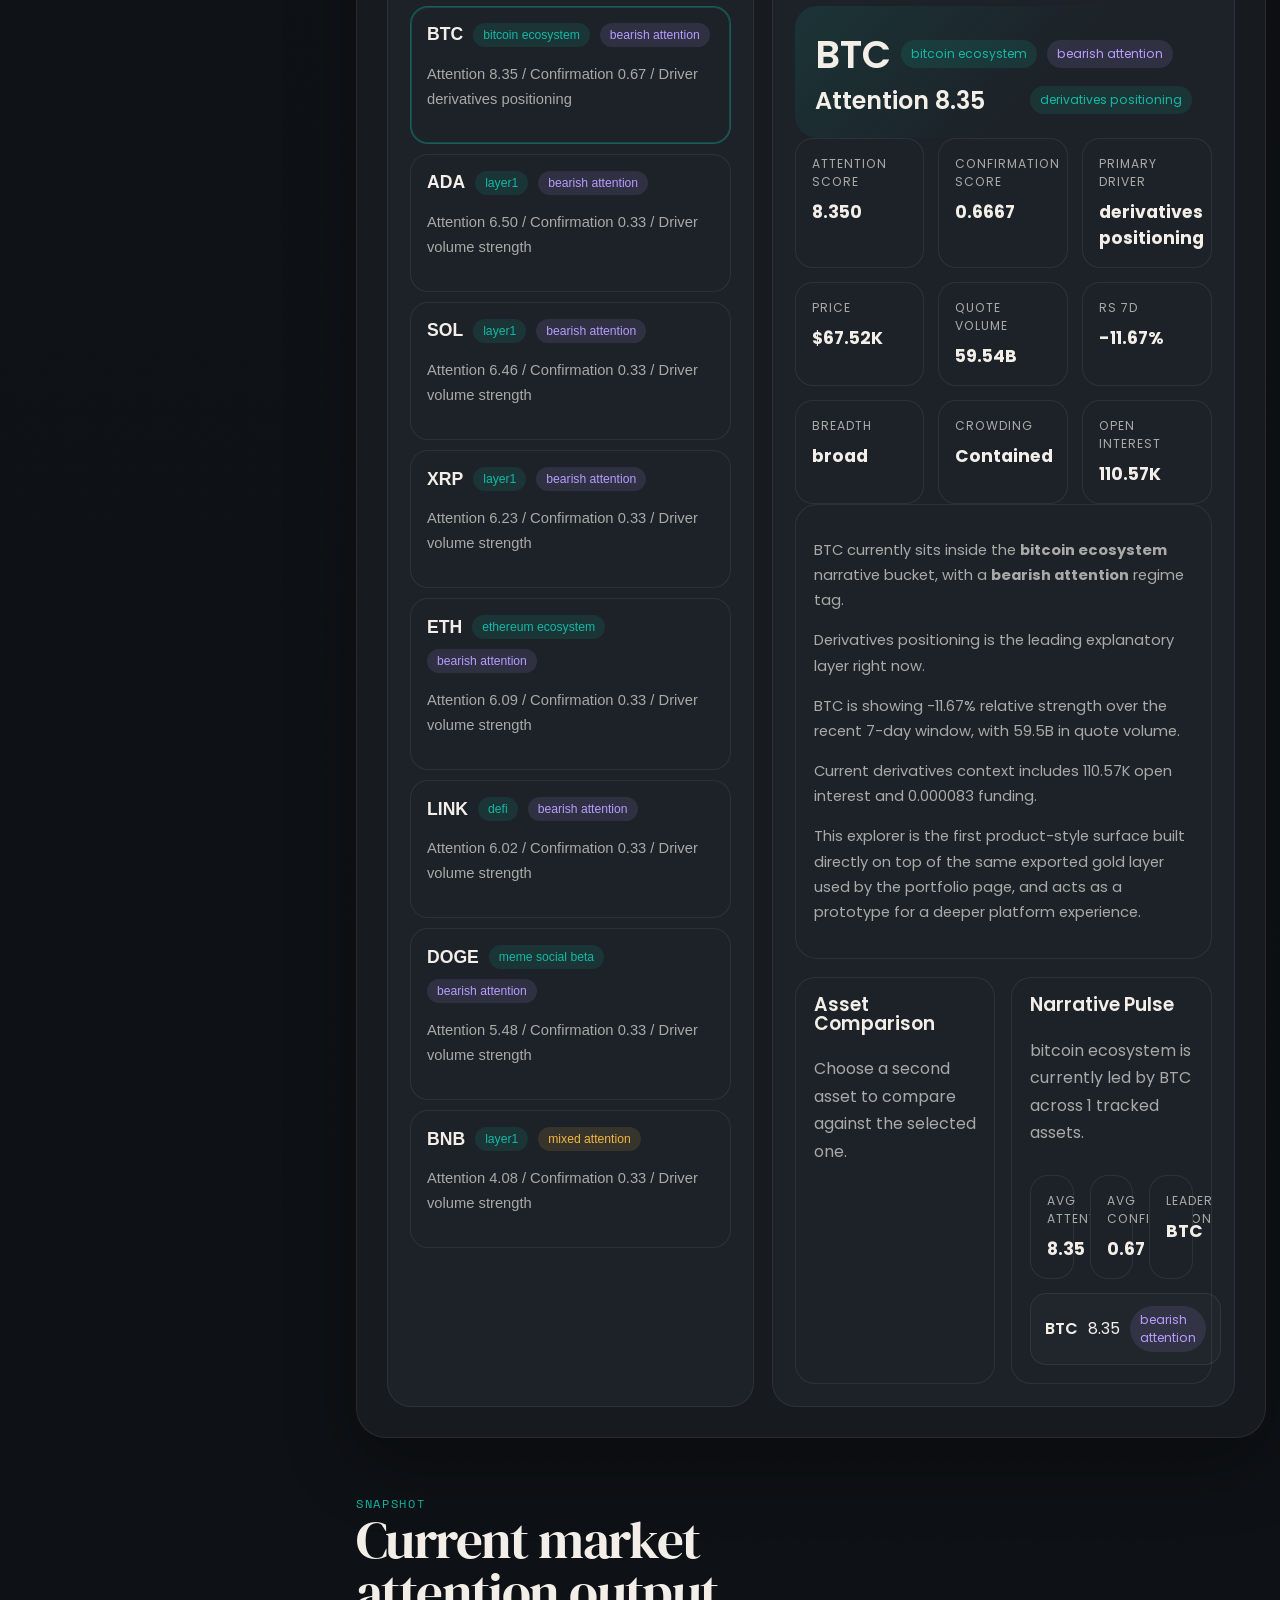
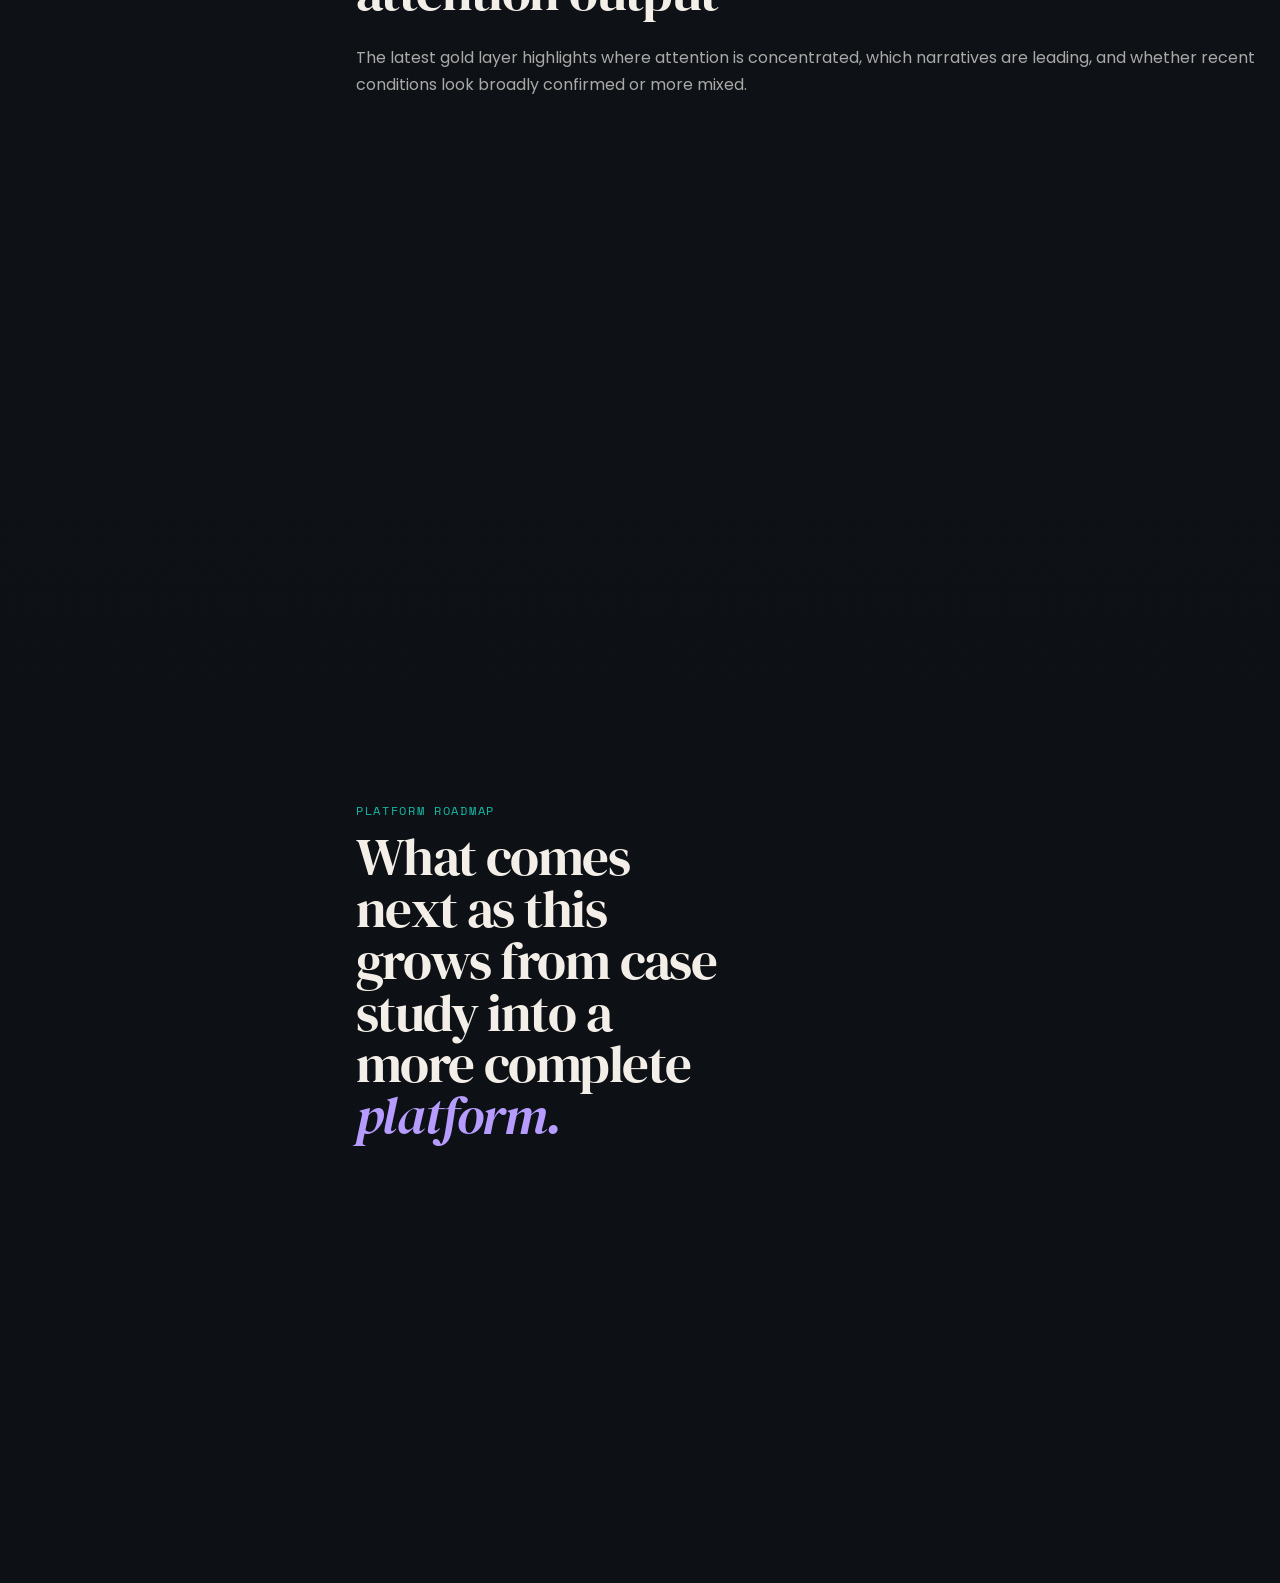
==== commit 590fe355: "Split explorer into asset and narrative modes" ====
--- a/site/index.html
+++ b/site/index.html
@@ -163,54 +163,81 @@
           </div>
 
           <div class="explorer-shell reveal">
-            <div class="explorer-toolbar">
-              <div class="field">
-                <label for="narrative-filter">Narrative</label>
-                <select id="narrative-filter"></select>
-              </div>
-              <div class="field">
-                <label for="sort-filter">Sort by</label>
-                <select id="sort-filter">
-                  <option value="attention_score">Attention</option>
-                  <option value="relative_strength_7d">RS 7d</option>
-                  <option value="quote_volume">Volume</option>
-                </select>
-              </div>
-              <div class="field">
-                <label for="regime-filter">Regime</label>
-                <select id="regime-filter">
-                  <option value="all">All regimes</option>
-                  <option value="bullish_attention">Bullish attention</option>
-                  <option value="bearish_attention">Bearish attention</option>
-                  <option value="mixed_attention">Mixed attention</option>
-                </select>
-              </div>
-              <div class="field">
-                <label for="compare-asset-filter">Compare to</label>
-                <select id="compare-asset-filter"></select>
-              </div>
-            </div>
-
-            <div class="explorer-grid">
-              <article class="explorer-list-card">
-                <div class="card-header">
-                  <h3>Asset List</h3>
-                  <p>Built from the gold attention output and enriched with market and derivatives context.</p>
-                </div>
-                <div id="asset-list" class="asset-list"></div>
-              </article>
-
-              <article class="explorer-detail-card">
-                <div class="card-header">
-                  <h3>Selected Asset</h3>
-                  <p>A first product surface on top of the exported pipeline data, designed as a base for a fuller interactive app.</p>
-                </div>
-                <div id="asset-detail" class="asset-detail"></div>
-                <div class="explorer-subgrid">
-                  <div id="compare-panel" class="subpanel"></div>
-                  <div id="narrative-pulse" class="subpanel"></div>
-                </div>
-              </article>
+            <div class="explorer-mode-switch">
+              <button id="explorer-mode-assets" class="mode-chip is-active" type="button">Assets</button>
+              <button id="explorer-mode-narratives" class="mode-chip" type="button">Narratives</button>
+            </div>
+
+            <div id="asset-mode-panel">
+              <div class="explorer-toolbar">
+                <div class="field">
+                  <label for="narrative-filter">Narrative</label>
+                  <select id="narrative-filter"></select>
+                </div>
+                <div class="field">
+                  <label for="sort-filter">Sort by</label>
+                  <select id="sort-filter">
+                    <option value="attention_score">Attention</option>
+                    <option value="relative_strength_7d">RS 7d</option>
+                    <option value="quote_volume">Volume</option>
+                  </select>
+                </div>
+                <div class="field">
+                  <label for="regime-filter">Regime</label>
+                  <select id="regime-filter">
+                    <option value="all">All regimes</option>
+                    <option value="bullish_attention">Bullish attention</option>
+                    <option value="bearish_attention">Bearish attention</option>
+                    <option value="mixed_attention">Mixed attention</option>
+                  </select>
+                </div>
+                <div class="field">
+                  <label for="compare-asset-filter">Compare to</label>
+                  <select id="compare-asset-filter"></select>
+                </div>
+              </div>
+
+              <div class="explorer-grid">
+                <article class="explorer-list-card">
+                  <div class="card-header">
+                    <h3>Asset List</h3>
+                    <p>Built from the gold attention output and enriched with market and derivatives context.</p>
+                  </div>
+                  <div id="asset-list" class="asset-list"></div>
+                </article>
+
+                <article class="explorer-detail-card">
+                  <div class="card-header">
+                    <h3>Selected Asset</h3>
+                    <p>A first product surface on top of the exported pipeline data, designed as a base for a fuller interactive app.</p>
+                  </div>
+                  <div id="asset-detail" class="asset-detail"></div>
+                  <div class="explorer-subgrid">
+                    <div id="compare-panel" class="subpanel"></div>
+                    <div id="narrative-pulse" class="subpanel"></div>
+                  </div>
+                </article>
+              </div>
+            </div>
+
+            <div id="narrative-mode-panel" class="is-hidden">
+              <div class="explorer-grid">
+                <article class="explorer-list-card">
+                  <div class="card-header">
+                    <h3>Narrative List</h3>
+                    <p>Grouped pulse across the current tracked narratives.</p>
+                  </div>
+                  <div id="narrative-list" class="asset-list"></div>
+                </article>
+
+                <article class="explorer-detail-card">
+                  <div class="card-header">
+                    <h3>Selected Narrative</h3>
+                    <p>A narrative-centric view for scanning leaders, breadth, and peer assets.</p>
+                  </div>
+                  <div id="narrative-detail" class="asset-detail"></div>
+                </article>
+              </div>
             </div>
           </div>
         </section>
--- a/site/styles.css
+++ b/site/styles.css
@@ -548,6 +548,31 @@
   margin-bottom: 18px;
 }
 
+.explorer-mode-switch {
+  display: inline-flex;
+  gap: 10px;
+  margin-bottom: 18px;
+  padding: 6px;
+  border-radius: 999px;
+  background: rgba(255, 255, 255, 0.03);
+  border: 1px solid var(--line);
+}
+
+.mode-chip {
+  border: 0;
+  border-radius: 999px;
+  padding: 10px 16px;
+  background: transparent;
+  color: var(--muted);
+  font-family: "Space Mono", monospace;
+  cursor: pointer;
+}
+
+.mode-chip.is-active {
+  background: rgba(20, 184, 166, 0.18);
+  color: var(--text);
+}
+
 .field {
   display: grid;
   gap: 8px;
@@ -596,6 +621,10 @@
   border-radius: 20px;
   background: var(--panel-soft);
   border: 1px solid var(--line);
+}
+
+.is-hidden {
+  display: none;
 }
 
 .card-header.compact {
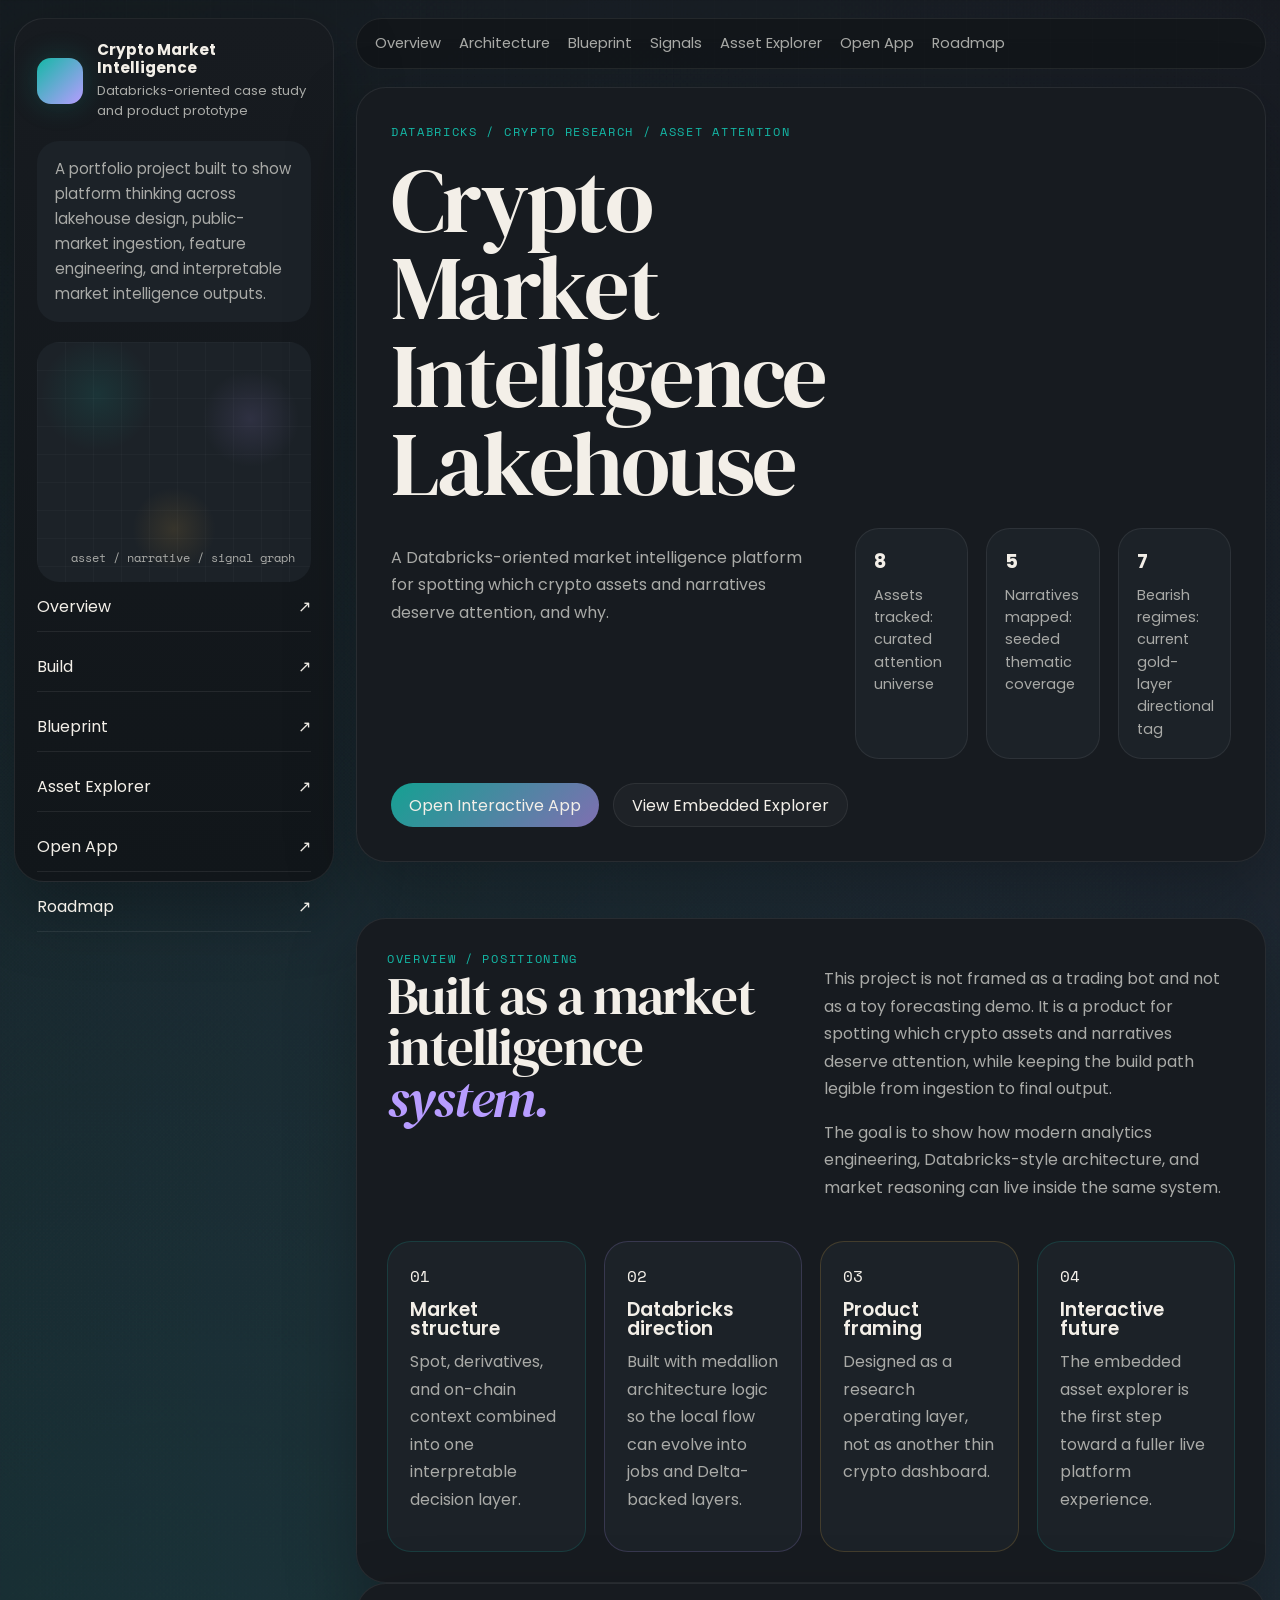
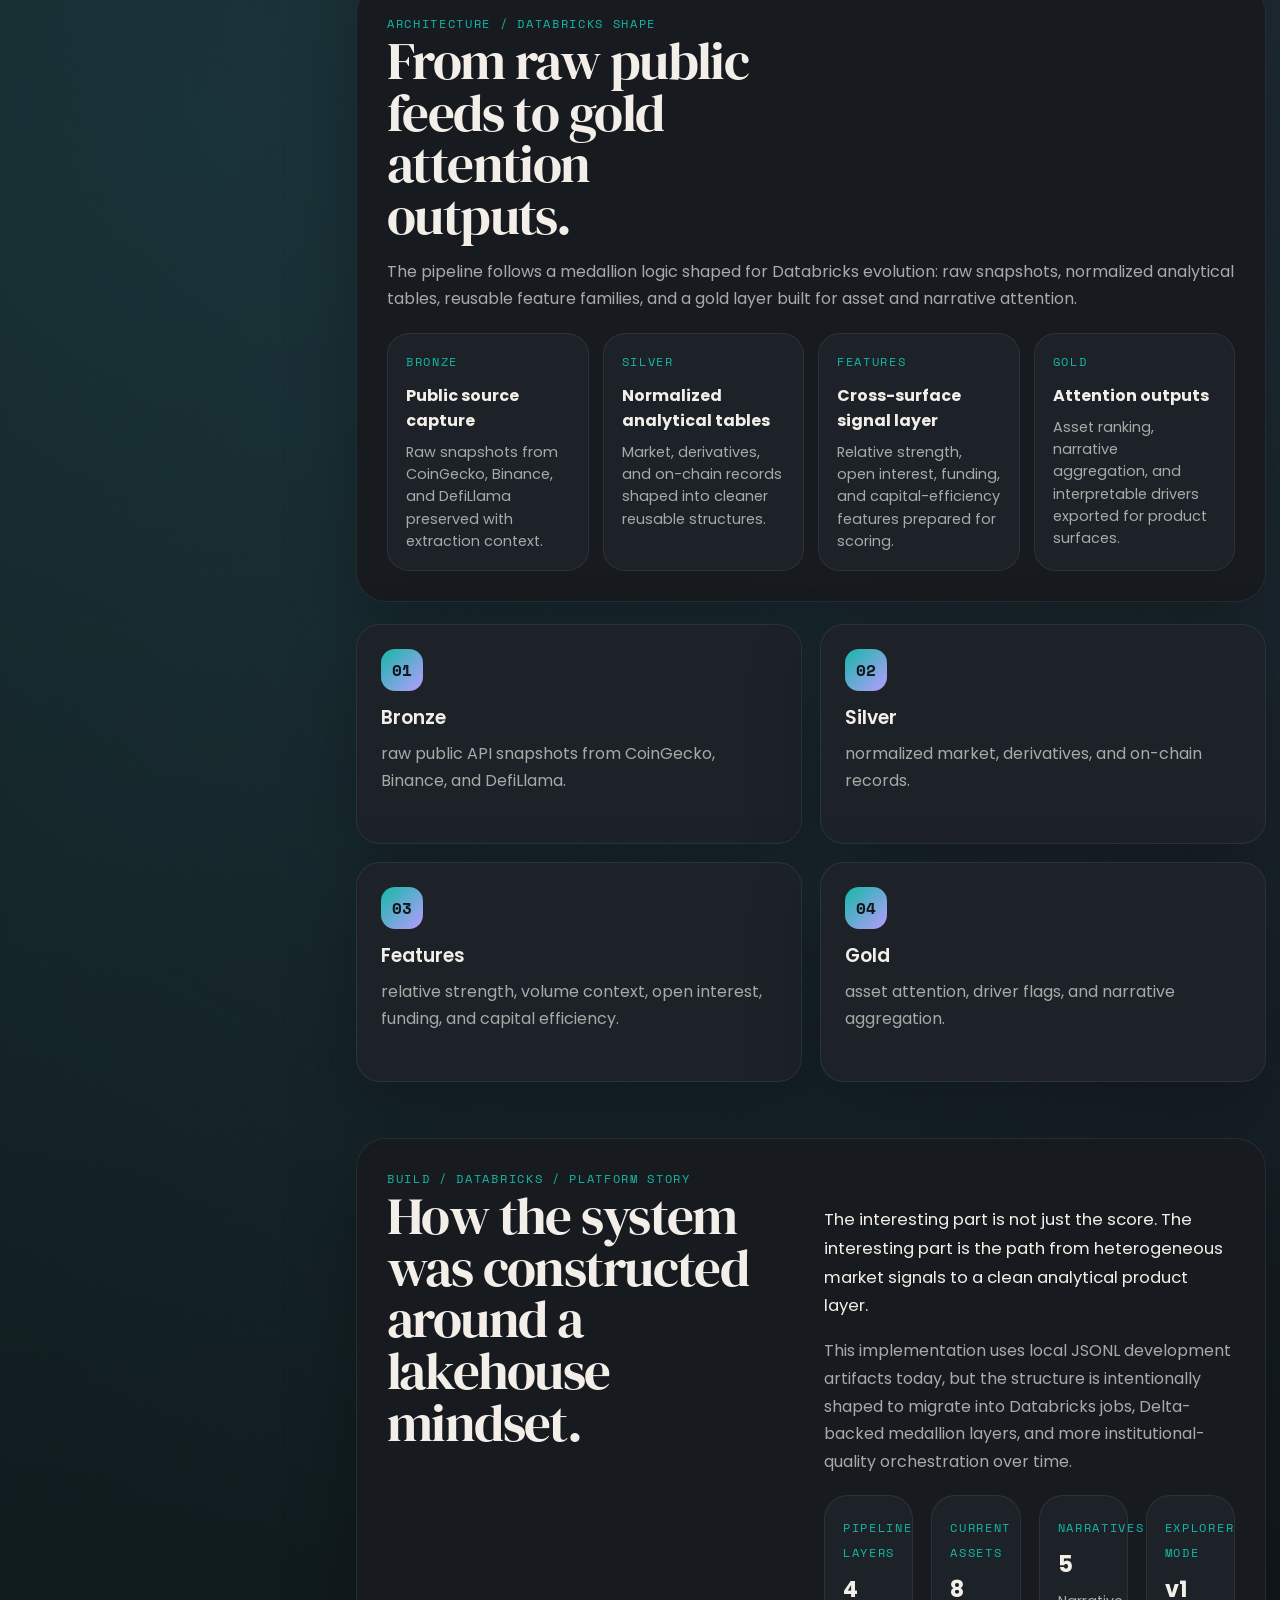
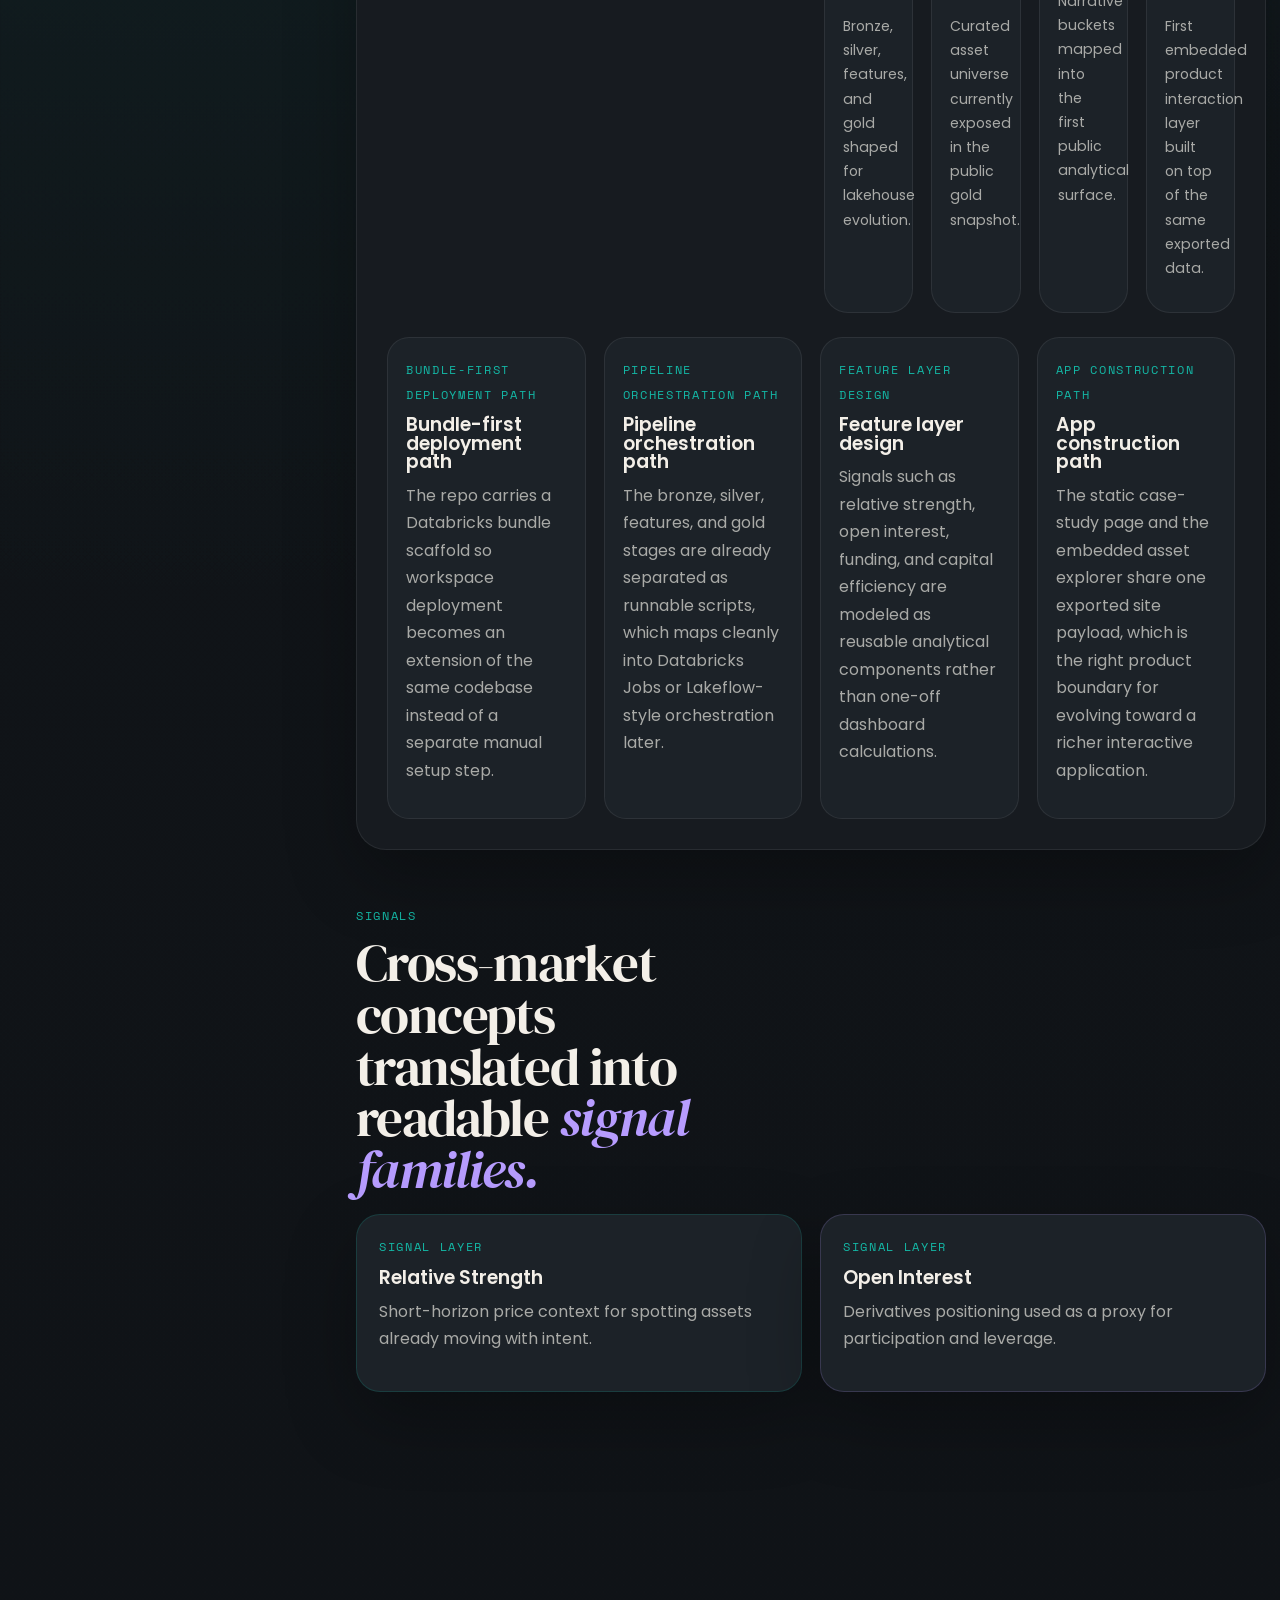
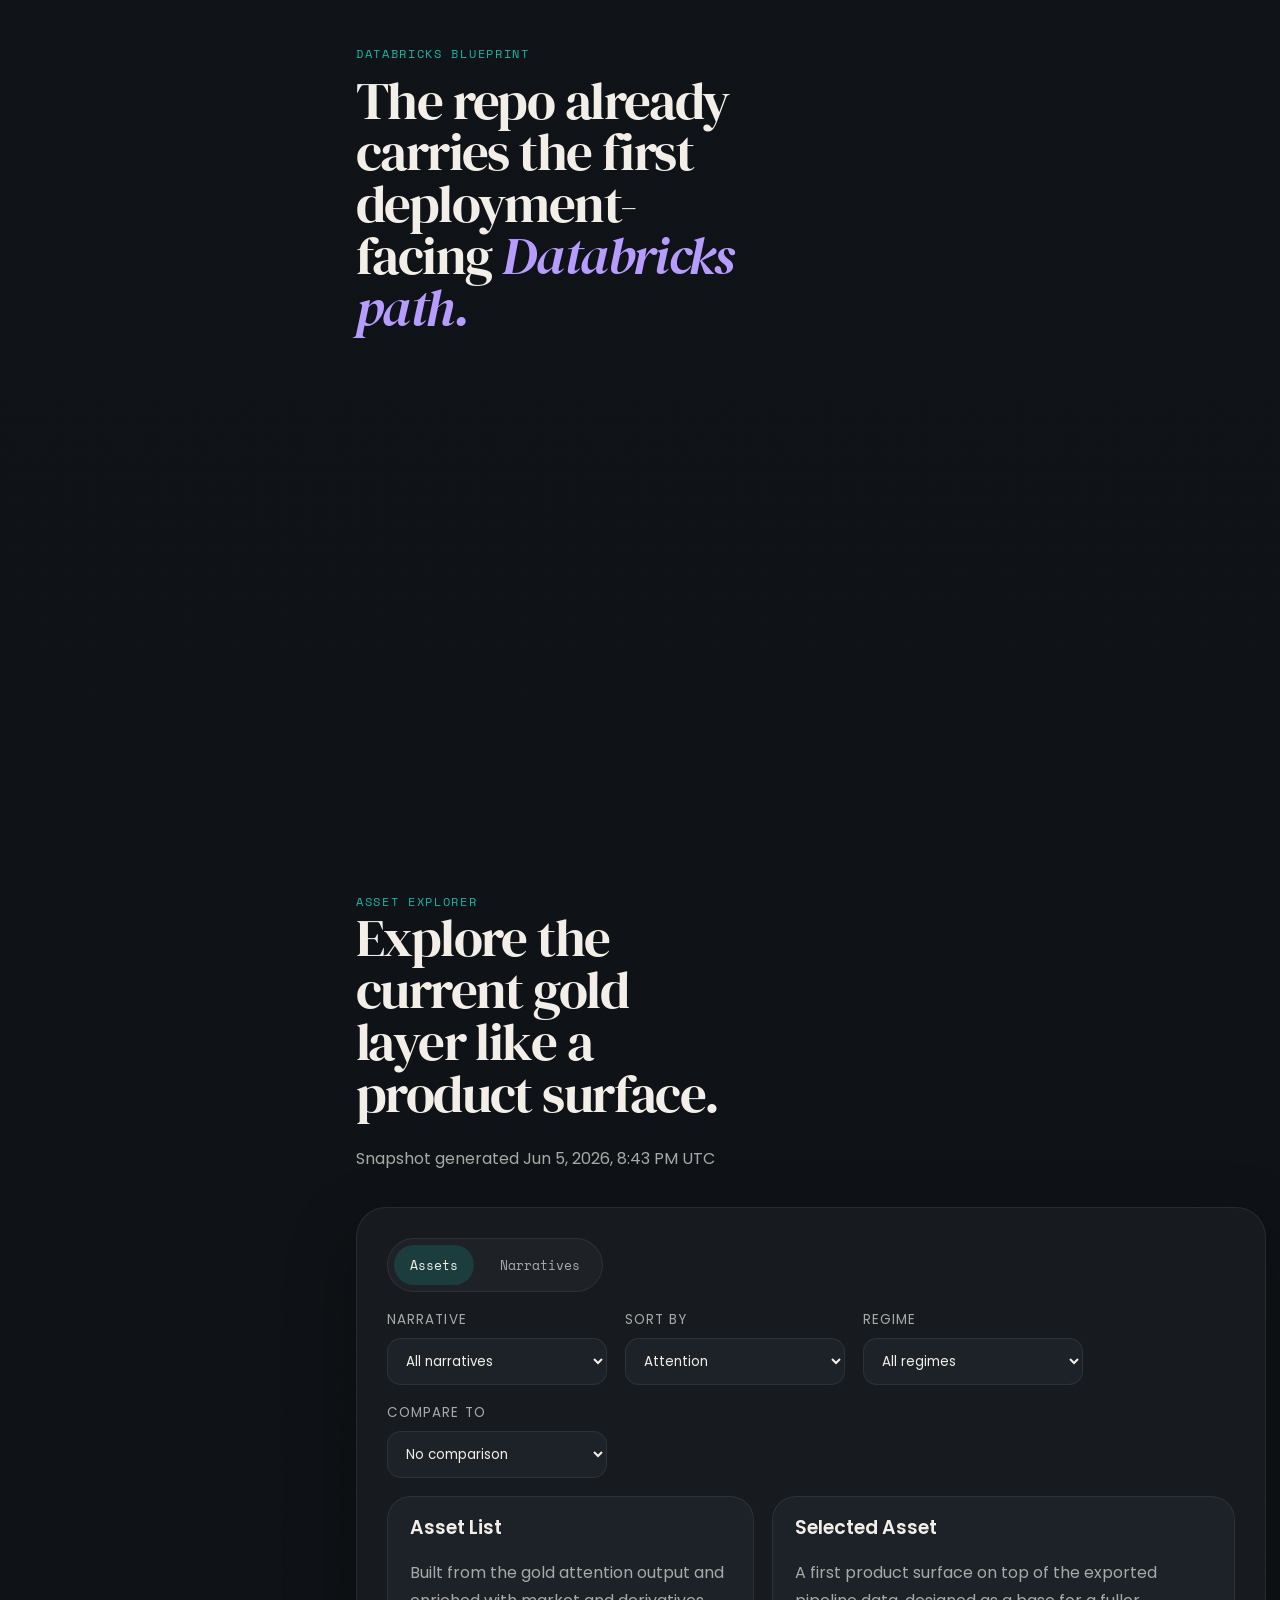
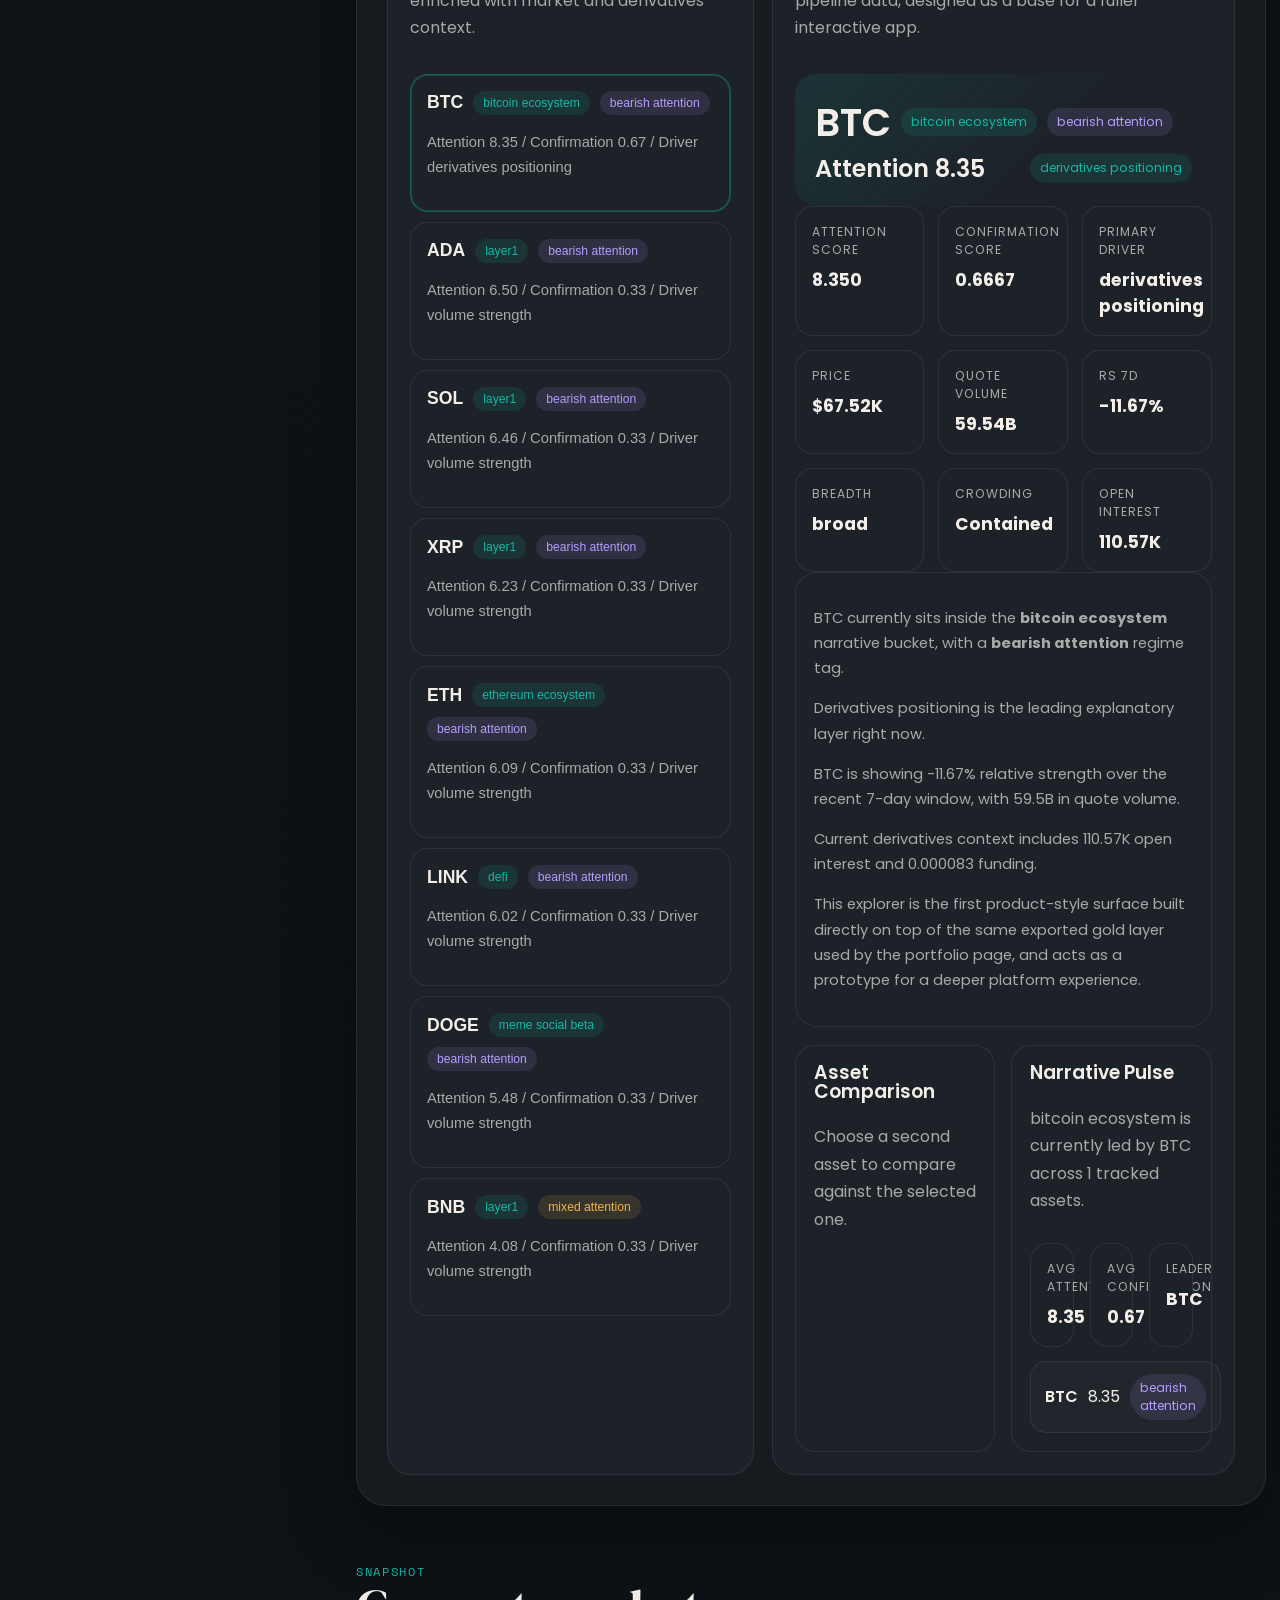
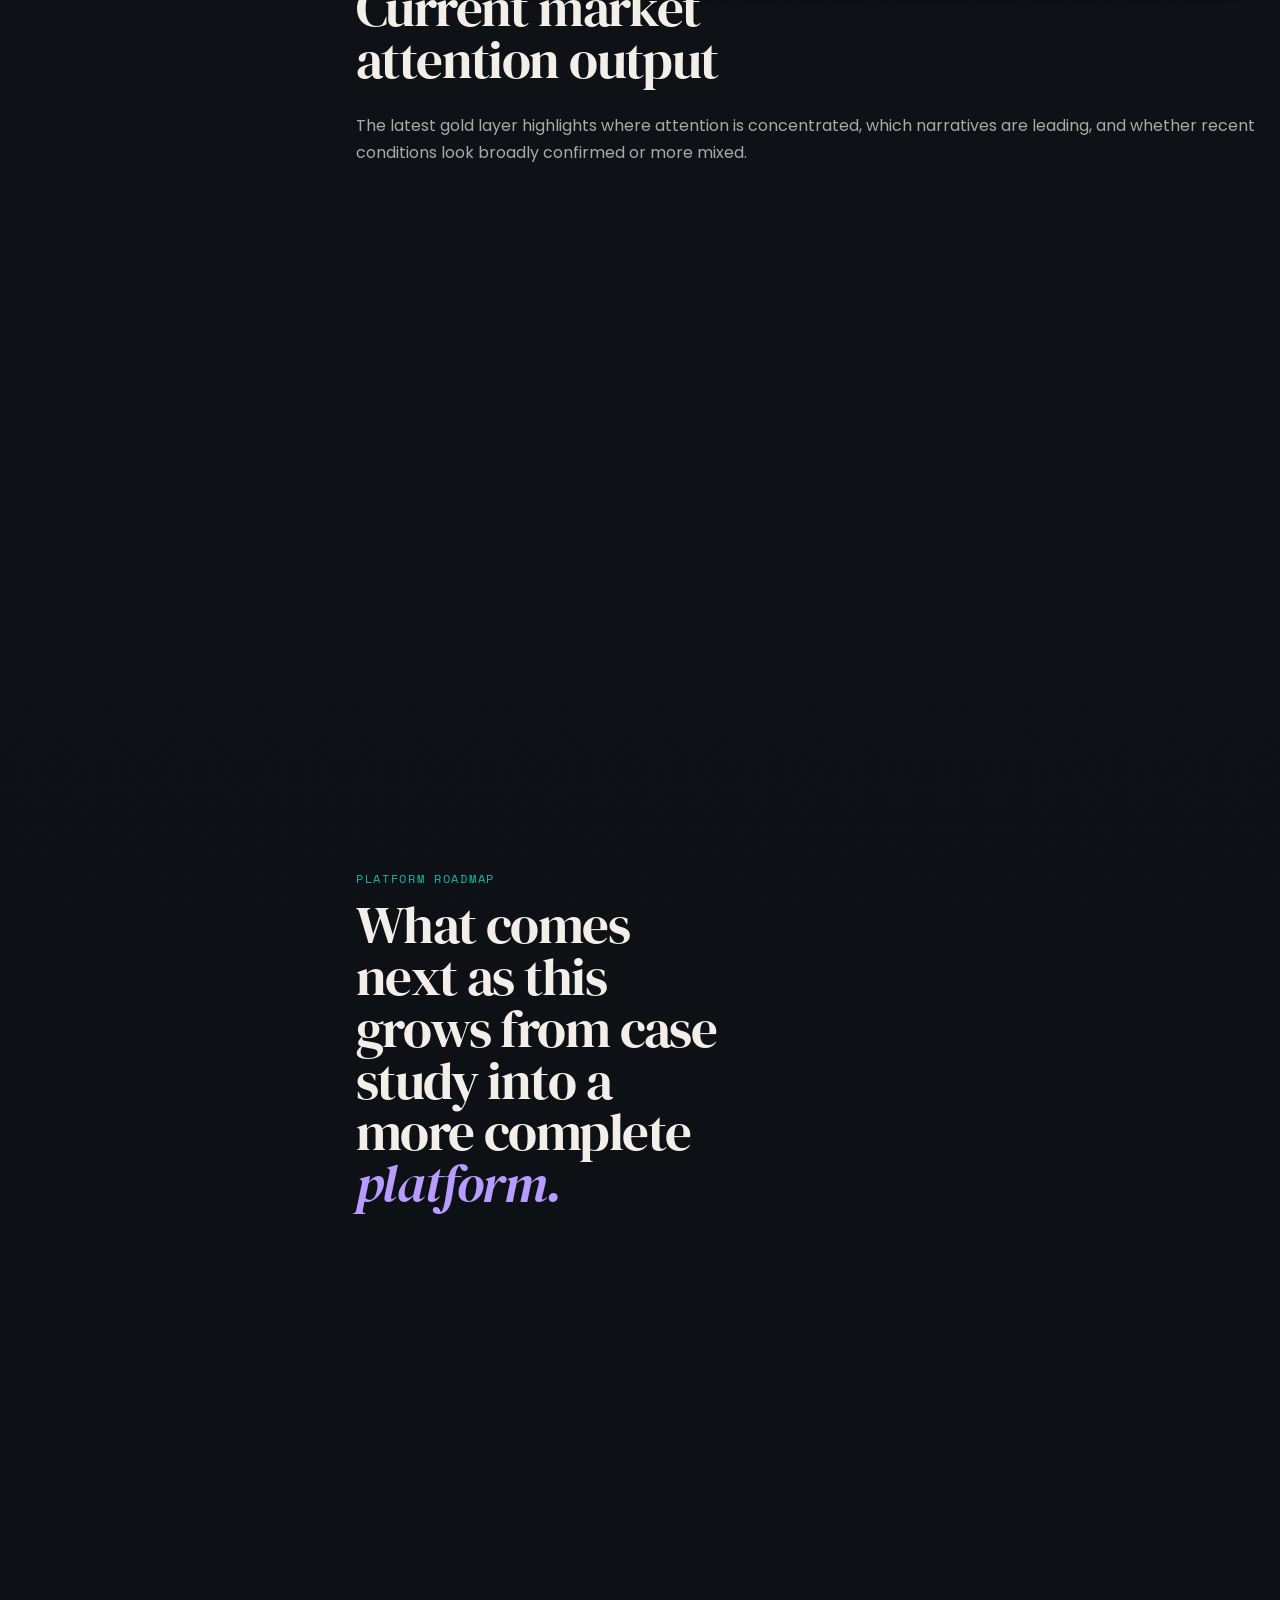
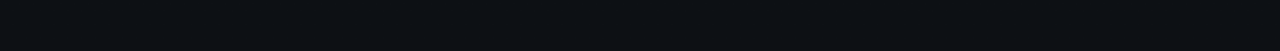
==== commit e0661a6f: "Add dedicated interactive app page" ====
--- a/site/index.html
+++ b/site/index.html
@@ -43,6 +43,7 @@
           <a href="#build-section">Build <span>&nearr;</span></a>
           <a href="#blueprint-section">Blueprint <span>&nearr;</span></a>
           <a href="#explorer-section">Asset Explorer <span>&nearr;</span></a>
+          <a href="./app.html">Open App <span>&nearr;</span></a>
           <a href="#roadmap-section">Roadmap <span>&nearr;</span></a>
         </div>
       </aside>
@@ -54,6 +55,7 @@
           <a href="#blueprint-section">Blueprint</a>
           <a href="#signals-section">Signals</a>
           <a href="#explorer-section">Asset Explorer</a>
+          <a href="./app.html">Open App</a>
           <a href="#roadmap-section">Roadmap</a>
         </nav>
 
@@ -64,6 +66,10 @@
             <div class="split reveal">
               <p id="hero-subtitle"></p>
               <div class="hero-metrics" id="hero-stats"></div>
+            </div>
+            <div class="hero-links reveal">
+              <a class="hero-link-primary" href="./app.html">Open Interactive App</a>
+              <a class="hero-link-secondary" href="#explorer-section">View Embedded Explorer</a>
             </div>
           </div>
         </section>
--- a/site/styles.css
+++ b/site/styles.css
@@ -55,6 +55,12 @@
   gap: 22px;
 }
 
+.app-shell {
+  width: min(1380px, calc(100% - 28px));
+  margin: 0 auto;
+  padding: 18px 0 72px;
+}
+
 .side-rail,
 .hero,
 .about-shell,
@@ -194,12 +200,37 @@
   border: 1px solid var(--line);
 }
 
+.app-topbar {
+  display: flex;
+  justify-content: space-between;
+  align-items: center;
+  gap: 18px;
+  padding: 18px 22px;
+  margin-bottom: 18px;
+  border-radius: 28px;
+  background: rgba(18, 22, 26, 0.86);
+  border: 1px solid var(--line);
+  box-shadow: var(--shadow);
+}
+
+.app-links {
+  display: flex;
+  gap: 18px;
+  flex-wrap: wrap;
+}
+
+.app-links a {
+  color: var(--muted);
+  text-decoration: none;
+}
+
 .topnav a {
   color: var(--muted);
   text-decoration: none;
   font-size: 0.92rem;
 }
 
+.app-links a:hover,
 .topnav a:hover {
   color: var(--text);
 }
@@ -231,6 +262,28 @@
   border-radius: 30px;
 }
 
+.app-hero {
+  display: grid;
+  grid-template-columns: 1.25fr 0.95fr;
+  gap: 20px;
+  padding: 34px;
+  margin-bottom: 24px;
+  border-radius: 30px;
+  background: var(--panel);
+  border: 1px solid var(--line);
+  box-shadow: var(--shadow);
+}
+
+.app-subtitle {
+  max-width: 720px;
+}
+
+.app-kpis {
+  display: grid;
+  grid-template-columns: repeat(2, minmax(0, 1fr));
+  gap: 14px;
+}
+
 .eyebrow,
 .mini-label,
 .featured-label,
@@ -307,6 +360,35 @@
 
 .hero-metrics {
   grid-template-columns: repeat(3, minmax(0, 1fr));
+}
+
+.hero-links {
+  display: flex;
+  gap: 14px;
+  flex-wrap: wrap;
+  margin-top: 24px;
+}
+
+.hero-link-primary,
+.hero-link-secondary {
+  display: inline-flex;
+  align-items: center;
+  justify-content: center;
+  min-height: 44px;
+  padding: 0 18px;
+  border-radius: 999px;
+  text-decoration: none;
+}
+
+.hero-link-primary {
+  color: var(--text);
+  background: linear-gradient(135deg, rgba(20, 184, 166, 0.85), rgba(183, 156, 255, 0.65));
+}
+
+.hero-link-secondary {
+  color: var(--text);
+  border: 1px solid var(--line);
+  background: rgba(255, 255, 255, 0.03);
 }
 
 .hero-metric,
@@ -548,6 +630,10 @@
   margin-bottom: 18px;
 }
 
+.app-explorer {
+  padding-top: 0;
+}
+
 .explorer-mode-switch {
   display: inline-flex;
   gap: 10px;
@@ -884,12 +970,17 @@
     top: 0;
     height: auto;
   }
+
+  .app-hero {
+    grid-template-columns: 1fr;
+  }
 }
 
 @media (max-width: 980px) {
   .split,
   .about-head,
   .featured-head,
+  .app-topbar,
   .explorer-grid,
   .explorer-subgrid,
   .snapshot-grid,
@@ -903,6 +994,7 @@
   }
 
   .hero-metrics,
+  .app-kpis,
   .signal-grid,
   .blueprint-grid {
     grid-template-columns: repeat(2, minmax(0, 1fr));
@@ -915,6 +1007,10 @@
 
 @media (max-width: 680px) {
   .frame {
+    width: min(100% - 18px, 1380px);
+  }
+
+  .app-shell {
     width: min(100% - 18px, 1380px);
   }
 
@@ -923,11 +1019,14 @@
   .cloud-pin,
   .featured-shell,
   .explorer-shell,
-  .card {
+  .card,
+  .app-topbar,
+  .app-hero {
     padding: 22px;
   }
 
   .hero-metrics,
+  .app-kpis,
   .signal-grid,
   .blueprint-grid {
     grid-template-columns: 1fr;
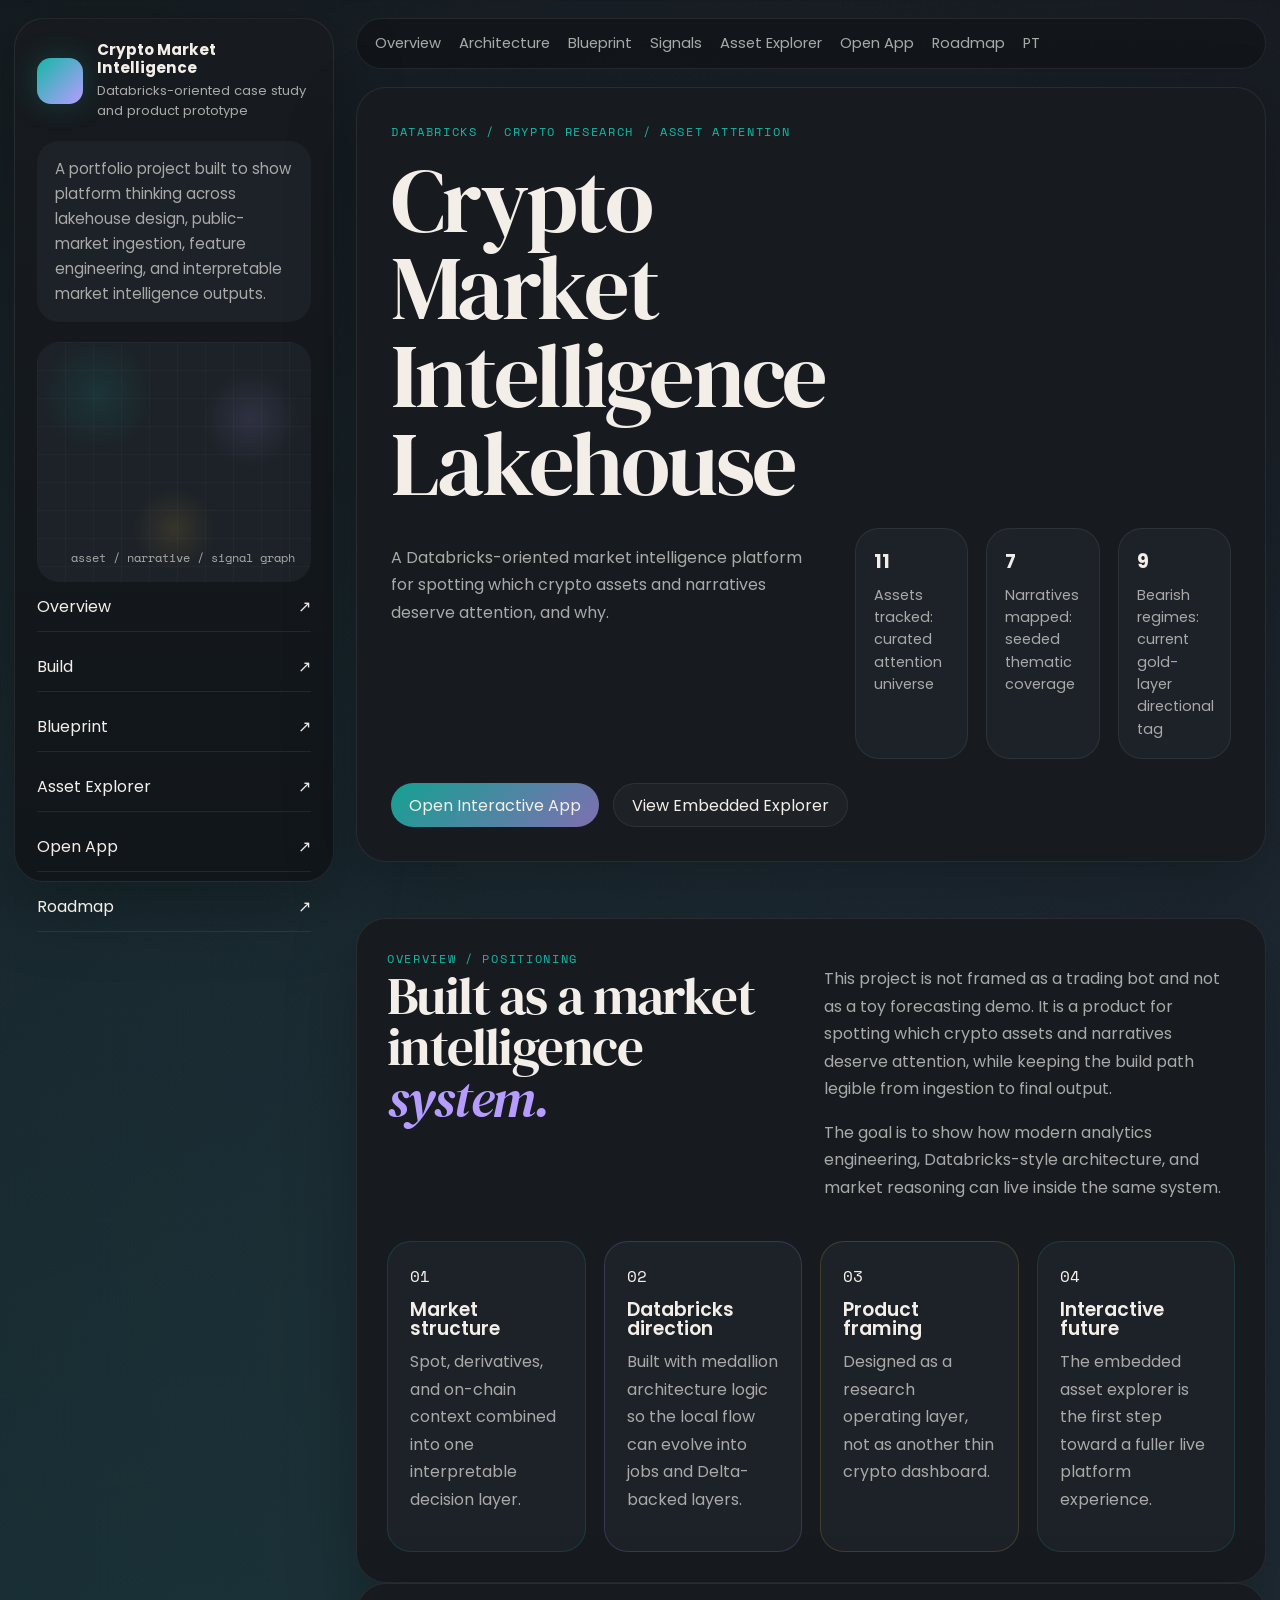
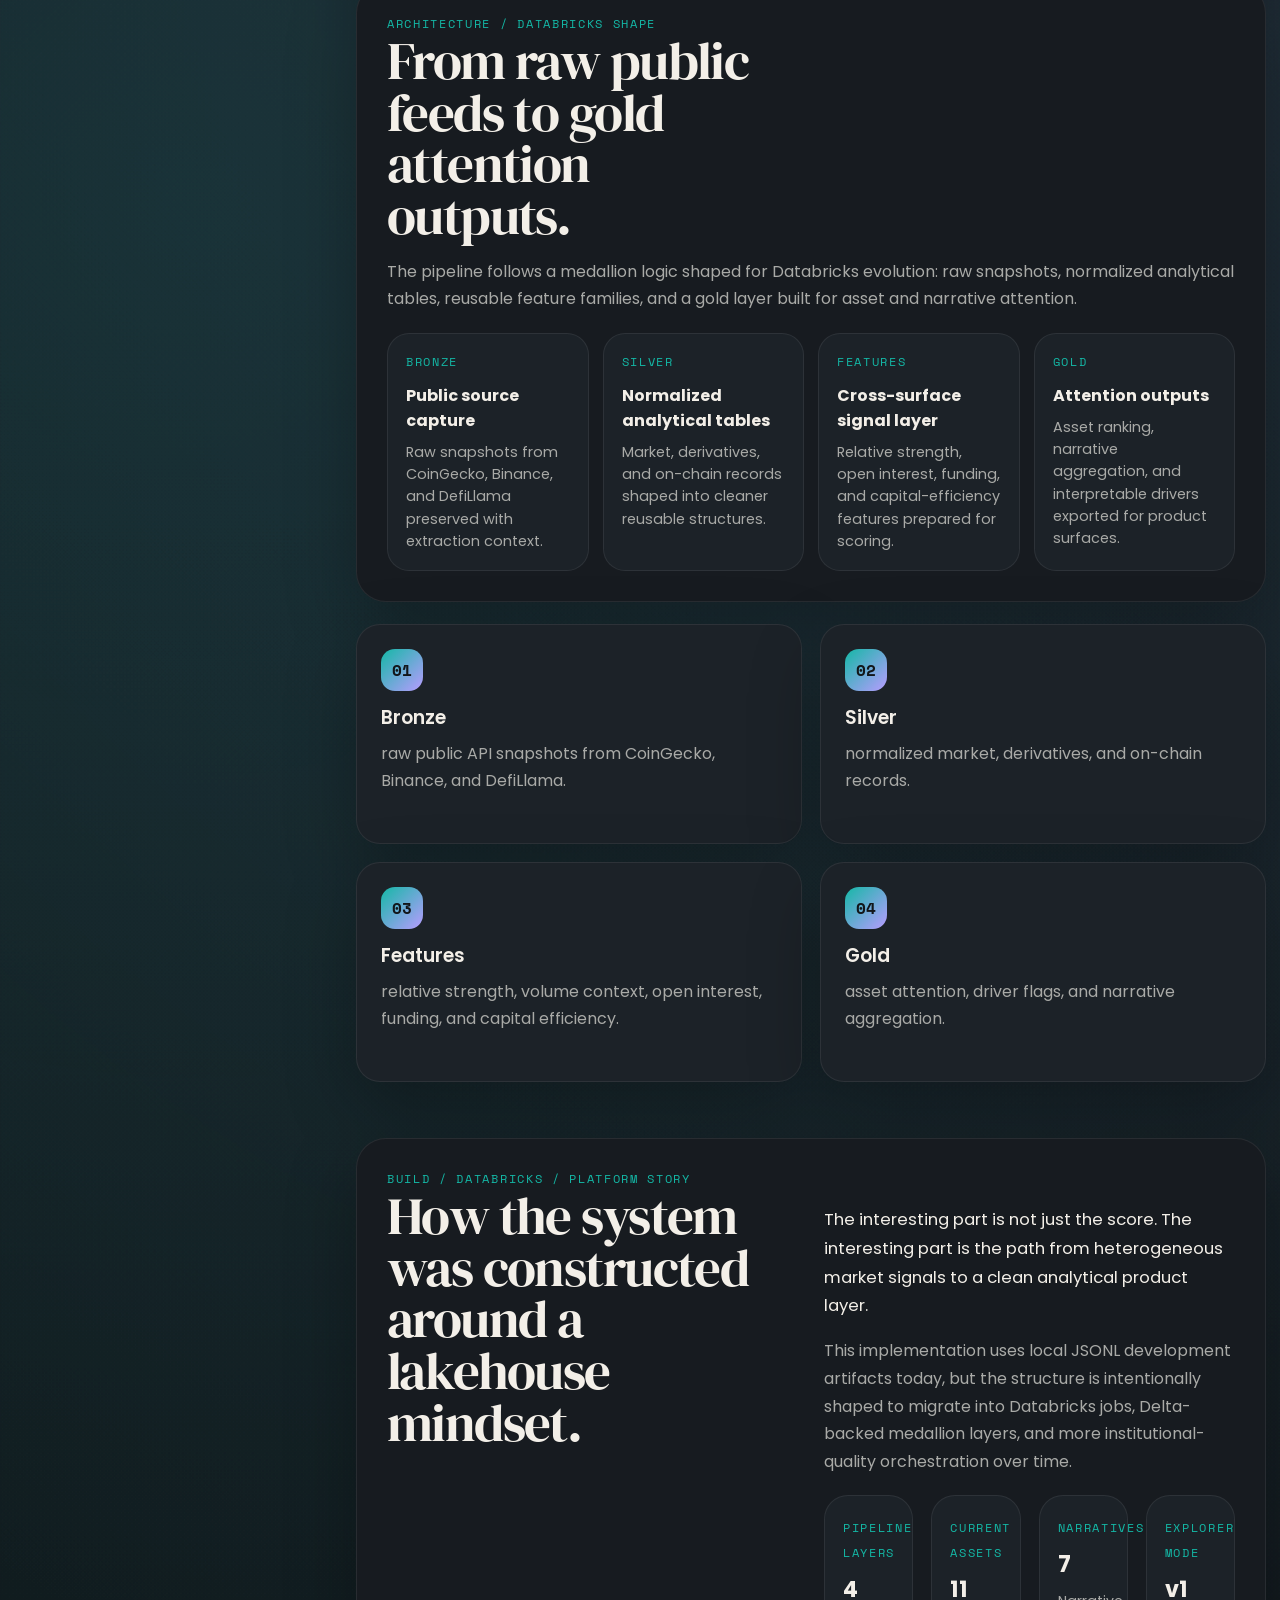
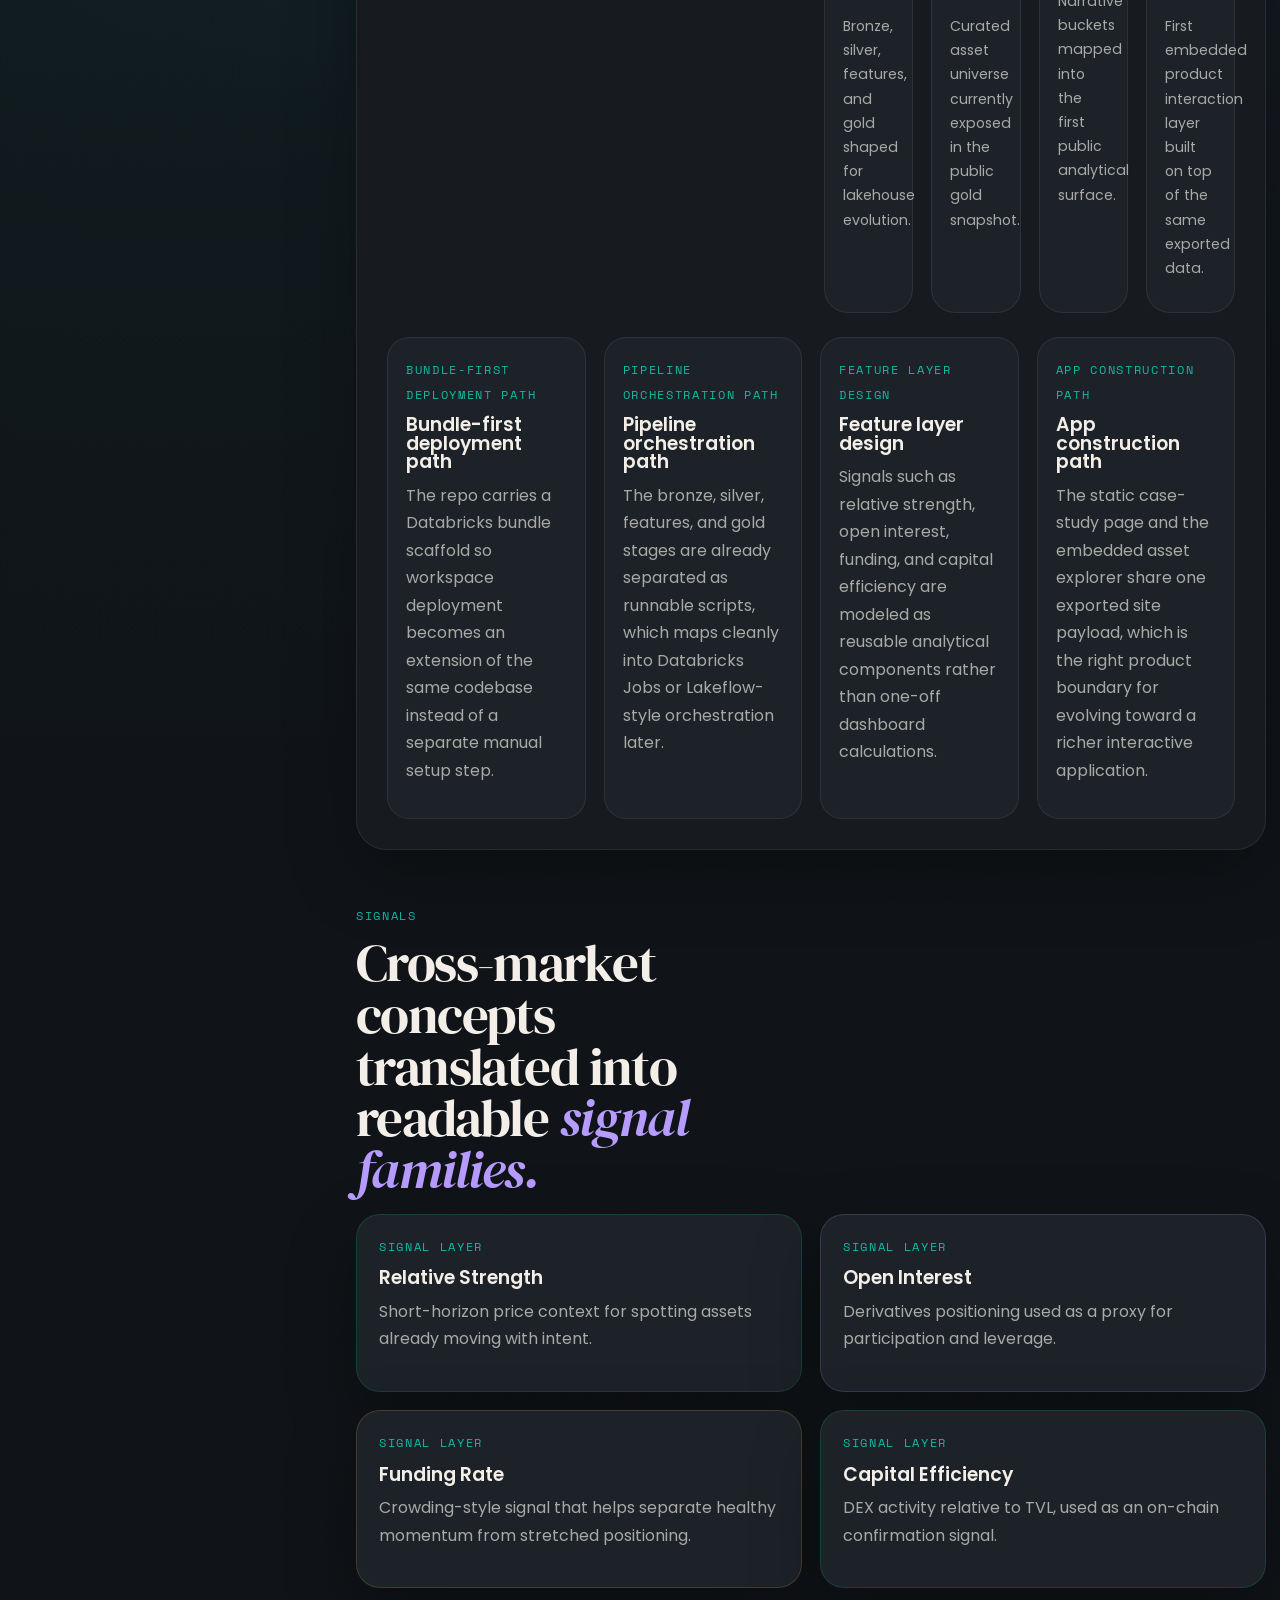
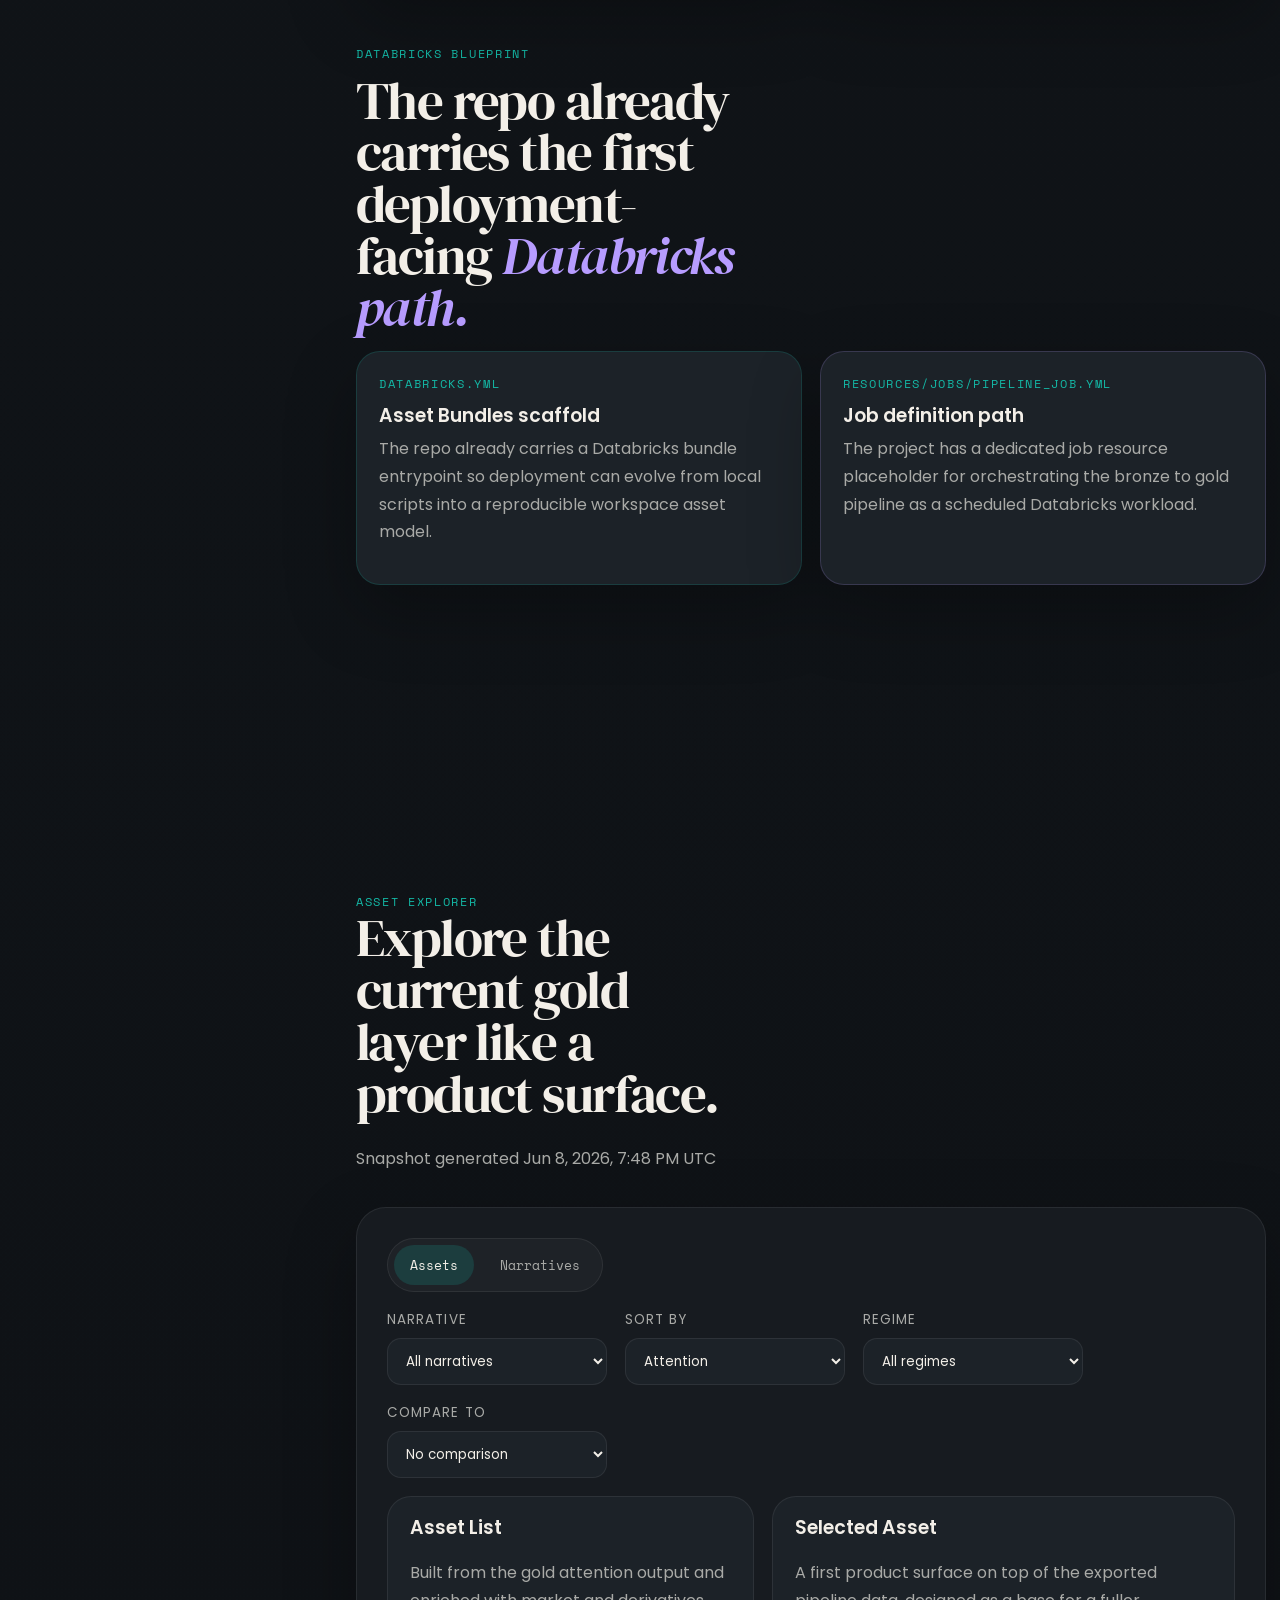
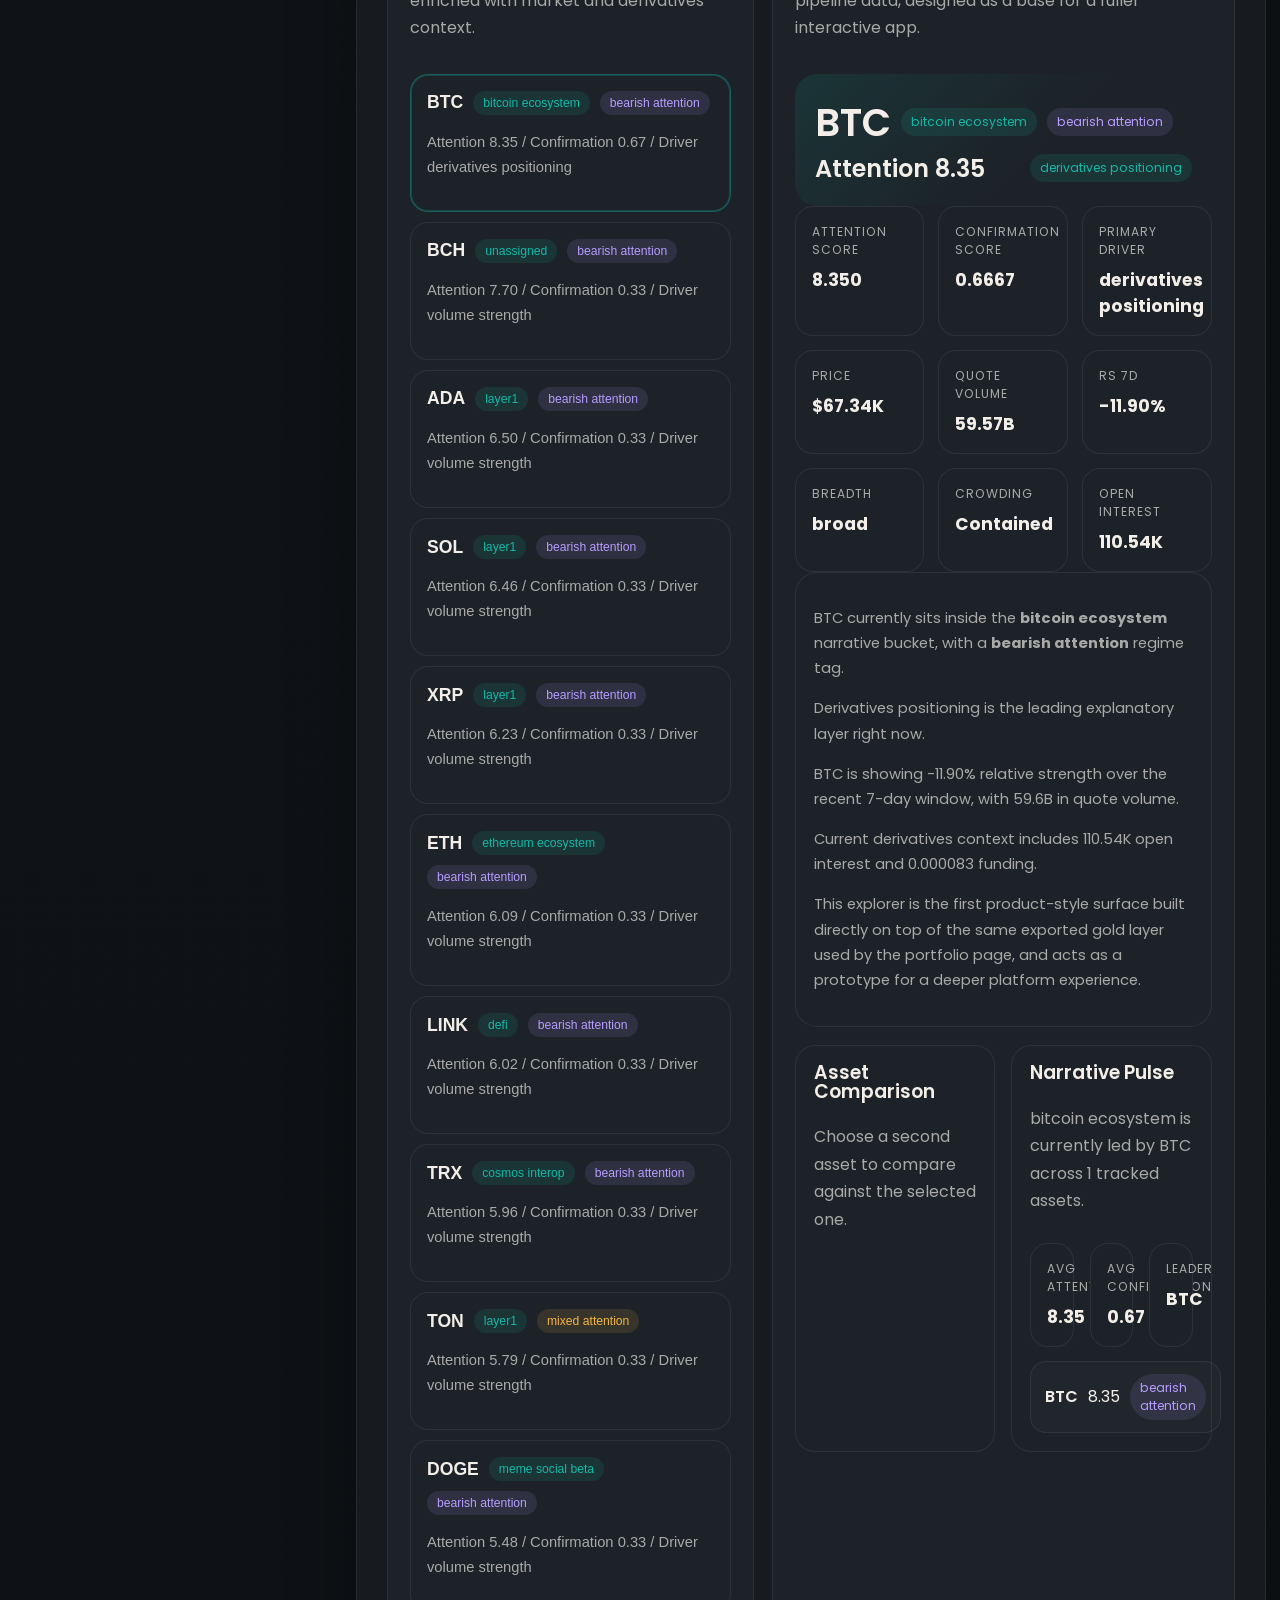
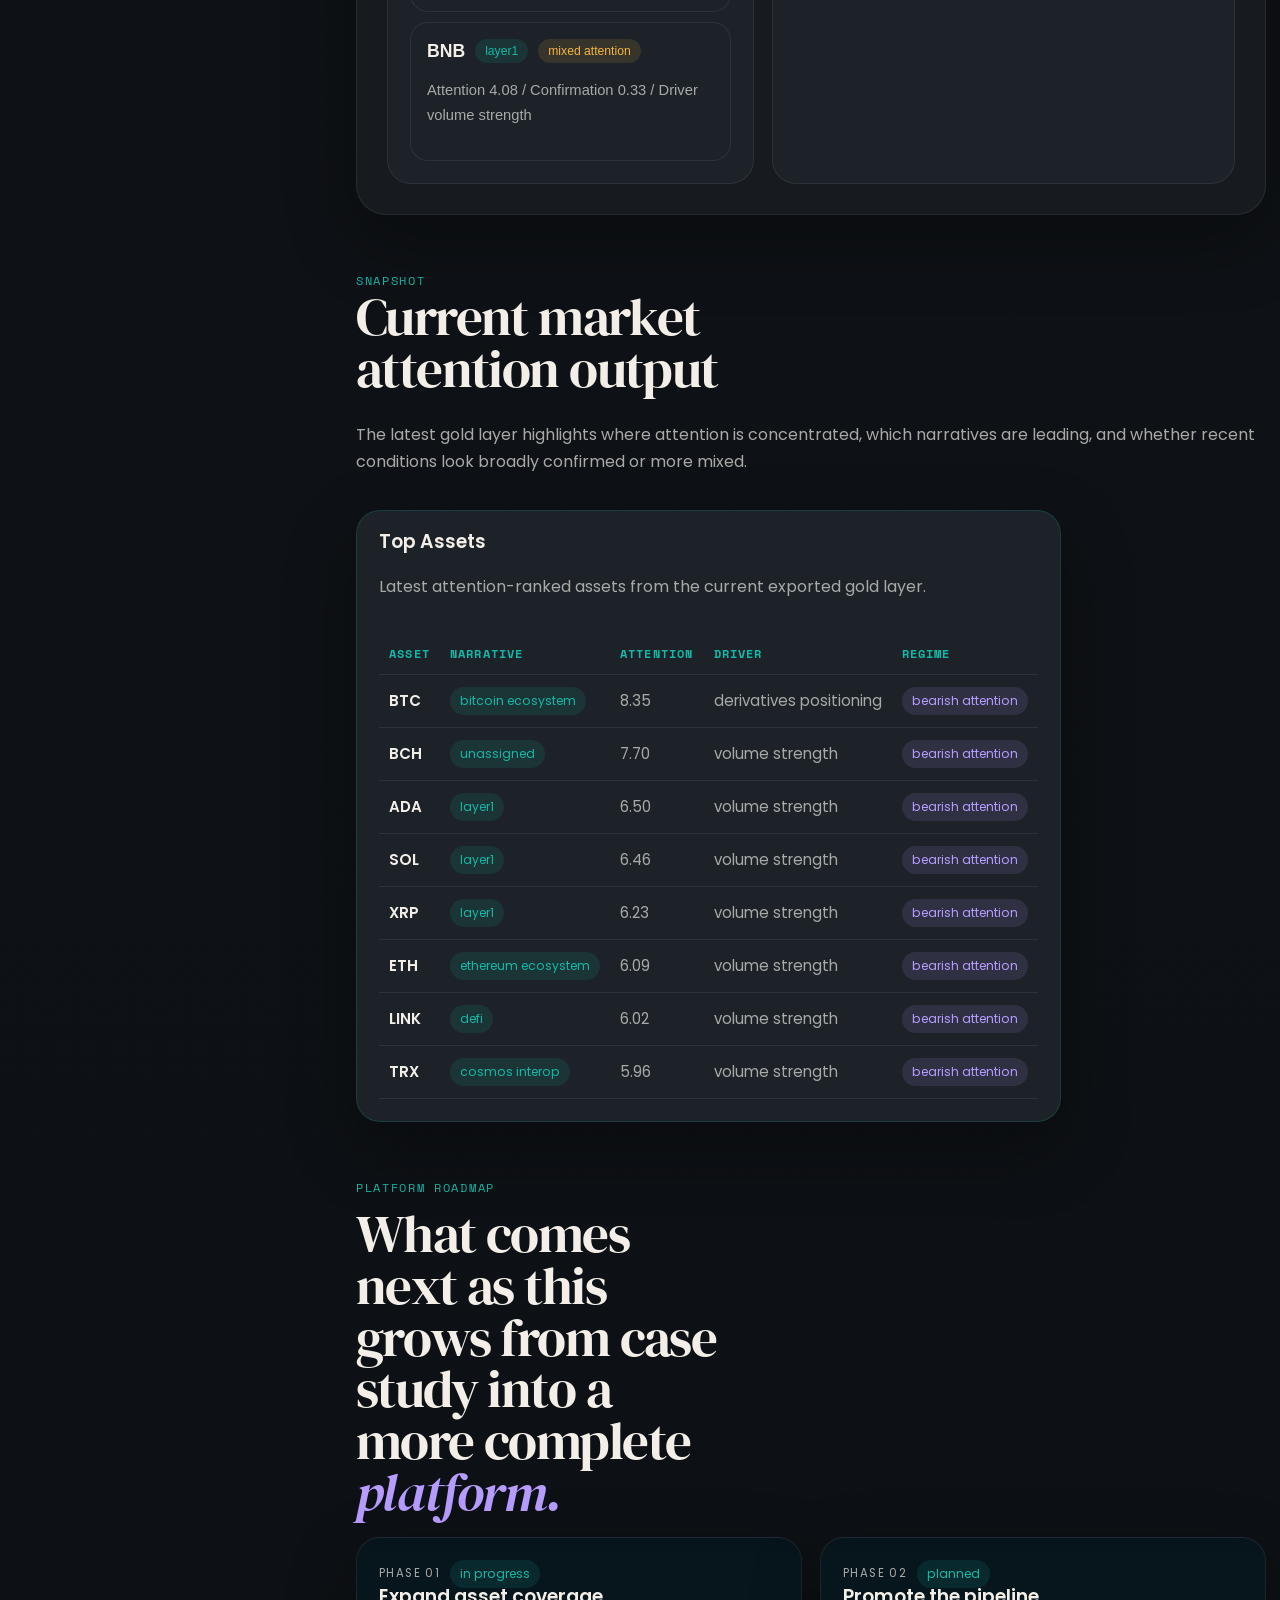
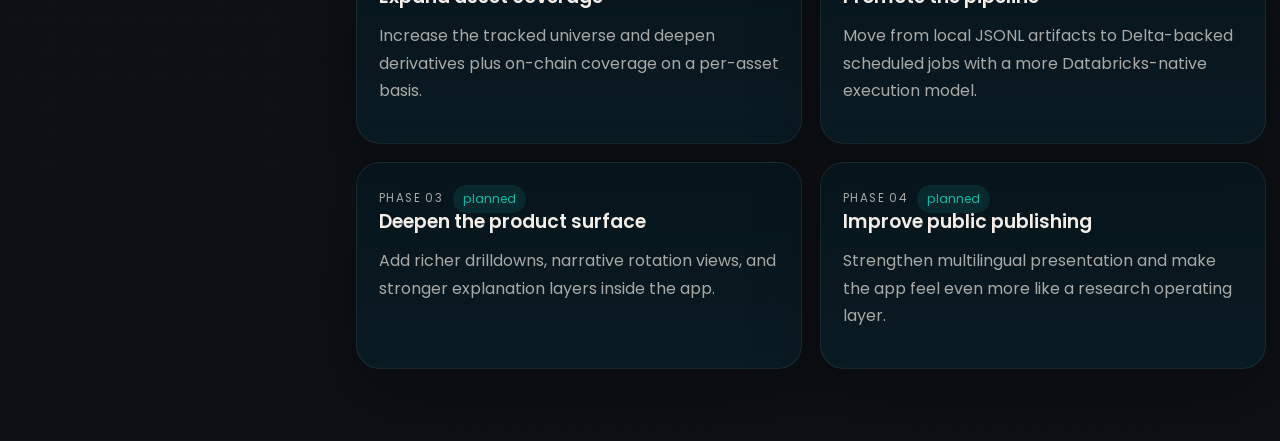
==== commit 5d8bc7cf: "Expand asset coverage and add pt-BR site layer" ====
--- a/site/index.html
+++ b/site/index.html
@@ -5,6 +5,7 @@
     <meta name="viewport" content="width=device-width, initial-scale=1">
     <title>Crypto Market Intelligence Lakehouse</title>
     <meta
+      id="page-description"
       name="description"
       content="A premium static case-study microsite for a Databricks-oriented crypto market intelligence platform."
     >
@@ -21,11 +22,11 @@
             <span class="brand-mark"></span>
             <div class="brand-copy">
               <strong>Crypto Market Intelligence</strong>
-              <span>Databricks-oriented case study and product prototype</span>
+              <span id="site-brand-subtitle">Databricks-oriented case study and product prototype</span>
             </div>
           </a>
 
-          <div class="side-note">
+          <div class="side-note" id="site-side-note">
             <p>
               A portfolio project built to show platform thinking across lakehouse design,
               public-market ingestion, feature engineering, and interpretable market intelligence outputs.
@@ -34,42 +35,43 @@
 
           <div class="side-viz">
             <div class="viz-grid"></div>
-            <div class="viz-label">asset / narrative / signal graph</div>
+            <div class="viz-label" id="site-viz-label">asset / narrative / signal graph</div>
           </div>
         </div>
 
         <div class="side-links">
-          <a href="#overview-section">Overview <span>&nearr;</span></a>
-          <a href="#build-section">Build <span>&nearr;</span></a>
-          <a href="#blueprint-section">Blueprint <span>&nearr;</span></a>
-          <a href="#explorer-section">Asset Explorer <span>&nearr;</span></a>
-          <a href="./app.html">Open App <span>&nearr;</span></a>
-          <a href="#roadmap-section">Roadmap <span>&nearr;</span></a>
+          <a id="side-link-overview" href="#overview-section">Overview <span>&nearr;</span></a>
+          <a id="side-link-build" href="#build-section">Build <span>&nearr;</span></a>
+          <a id="side-link-blueprint" href="#blueprint-section">Blueprint <span>&nearr;</span></a>
+          <a id="side-link-explorer" href="#explorer-section">Asset Explorer <span>&nearr;</span></a>
+          <a id="side-link-app" href="./app.html">Open App <span>&nearr;</span></a>
+          <a id="side-link-roadmap" href="#roadmap-section">Roadmap <span>&nearr;</span></a>
         </div>
       </aside>
 
       <main class="main">
         <nav class="topnav">
-          <a href="#overview-section">Overview</a>
-          <a href="#architecture-section">Architecture</a>
-          <a href="#blueprint-section">Blueprint</a>
-          <a href="#signals-section">Signals</a>
-          <a href="#explorer-section">Asset Explorer</a>
-          <a href="./app.html">Open App</a>
-          <a href="#roadmap-section">Roadmap</a>
+          <a id="nav-link-overview" href="#overview-section">Overview</a>
+          <a id="nav-link-architecture" href="#architecture-section">Architecture</a>
+          <a id="nav-link-blueprint" href="#blueprint-section">Blueprint</a>
+          <a id="nav-link-signals" href="#signals-section">Signals</a>
+          <a id="nav-link-explorer" href="#explorer-section">Asset Explorer</a>
+          <a id="nav-link-app" href="./app.html">Open App</a>
+          <a id="nav-link-roadmap" href="#roadmap-section">Roadmap</a>
+          <a id="nav-link-language" href="./index.html?lang=pt-BR">PT</a>
         </nav>
 
         <section class="hero" id="top">
           <div>
-            <p class="eyebrow reveal">Databricks / Crypto Research / Asset Attention</p>
+            <p class="eyebrow reveal" id="hero-eyebrow">Databricks / Crypto Research / Asset Attention</p>
             <h1 class="reveal" id="hero-title">Crypto Market Intelligence Lakehouse</h1>
             <div class="split reveal">
               <p id="hero-subtitle"></p>
               <div class="hero-metrics" id="hero-stats"></div>
             </div>
             <div class="hero-links reveal">
-              <a class="hero-link-primary" href="./app.html">Open Interactive App</a>
-              <a class="hero-link-secondary" href="#explorer-section">View Embedded Explorer</a>
+              <a class="hero-link-primary" id="hero-link-primary" href="./app.html">Open Interactive App</a>
+              <a class="hero-link-secondary" id="hero-link-secondary" href="#explorer-section">View Embedded Explorer</a>
             </div>
           </div>
         </section>
@@ -78,10 +80,10 @@
           <div class="about-shell reveal">
             <div class="about-head">
               <div class="about-title">
-                <p class="eyebrow">Overview / Positioning</p>
-                <h2>Built as a market intelligence <span class="section-accent">system.</span></h2>
-              </div>
-              <div class="about-text">
+                <p class="eyebrow" id="overview-eyebrow">Overview / Positioning</p>
+                <h2 id="overview-title">Built as a market intelligence <span class="section-accent">system.</span></h2>
+              </div>
+              <div class="about-text" id="overview-body">
                 <p>
                   This project is not framed as a trading bot and not as a toy forecasting demo. It is a product
                   for spotting which crypto assets and narratives deserve attention, while keeping the build path
@@ -100,10 +102,10 @@
 
         <section class="cloud-section" id="architecture-section">
           <div class="cloud-pin">
-            <div class="cloud-copy">
-              <p class="eyebrow">Architecture / Databricks Shape</p>
-              <h2>From raw public feeds to gold attention outputs.</h2>
-              <p>
+            <div class="cloud-copy" id="architecture-copy">
+              <p class="eyebrow" id="architecture-eyebrow">Architecture / Databricks Shape</p>
+              <h2 id="architecture-title">From raw public feeds to gold attention outputs.</h2>
+              <p id="architecture-description">
                 The pipeline follows a medallion logic shaped for Databricks evolution: raw snapshots, normalized
                 analytical tables, reusable feature families, and a gold layer built for asset and narrative attention.
               </p>
@@ -118,17 +120,17 @@
 
         <section class="featured section" id="build-section">
           <div class="featured-shell reveal">
-            <p class="eyebrow">Build / Databricks / Platform Story</p>
+            <p class="eyebrow" id="build-eyebrow">Build / Databricks / Platform Story</p>
             <div class="featured-head">
               <div class="featured-intro">
-                <h2>How the system was constructed around a lakehouse mindset.</h2>
+                <h2 id="build-title">How the system was constructed around a lakehouse mindset.</h2>
               </div>
               <div class="featured-copy">
-                <p class="featured-question">
+                <p class="featured-question" id="build-question">
                   The interesting part is not just the score. The interesting part is the path from heterogeneous
                   market signals to a clean analytical product layer.
                 </p>
-                <p>
+                <p id="build-description">
                   This implementation uses local JSONL development artifacts today, but the structure is intentionally
                   shaped to migrate into Databricks jobs, Delta-backed medallion layers, and more institutional-quality
                   orchestration over time.
@@ -145,16 +147,16 @@
 
         <section class="tabs section" id="signals-section">
           <div class="title">
-            <p class="eyebrow">Signals</p>
-            <h2>Cross-market concepts translated into readable <span class="section-accent">signal families.</span></h2>
+            <p class="eyebrow" id="signals-eyebrow">Signals</p>
+            <h2 id="signals-title">Cross-market concepts translated into readable <span class="section-accent">signal families.</span></h2>
           </div>
           <div id="signals" class="signal-grid"></div>
         </section>
 
         <section class="tabs section" id="blueprint-section">
           <div class="title">
-            <p class="eyebrow">Databricks Blueprint</p>
-            <h2>The repo already carries the first deployment-facing <span class="section-accent">Databricks path.</span></h2>
+            <p class="eyebrow" id="blueprint-eyebrow">Databricks Blueprint</p>
+            <h2 id="blueprint-title">The repo already carries the first deployment-facing <span class="section-accent">Databricks path.</span></h2>
           </div>
           <div id="blueprint-grid" class="blueprint-grid"></div>
         </section>
@@ -162,8 +164,8 @@
         <section class="explorer section" id="explorer-section">
           <div class="section-heading explorer-heading">
             <div>
-              <p class="eyebrow">Asset Explorer</p>
-              <h2>Explore the current gold layer like a product surface.</h2>
+              <p class="eyebrow" id="explorer-eyebrow">Asset Explorer</p>
+              <h2 id="explorer-title">Explore the current gold layer like a product surface.</h2>
             </div>
             <p class="snapshot-summary" id="generated-at"></p>
           </div>
@@ -177,11 +179,11 @@
             <div id="asset-mode-panel">
               <div class="explorer-toolbar">
                 <div class="field">
-                  <label for="narrative-filter">Narrative</label>
+                  <label id="label-narrative-filter" for="narrative-filter">Narrative</label>
                   <select id="narrative-filter"></select>
                 </div>
                 <div class="field">
-                  <label for="sort-filter">Sort by</label>
+                  <label id="label-sort-filter" for="sort-filter">Sort by</label>
                   <select id="sort-filter">
                     <option value="attention_score">Attention</option>
                     <option value="relative_strength_7d">RS 7d</option>
@@ -189,7 +191,7 @@
                   </select>
                 </div>
                 <div class="field">
-                  <label for="regime-filter">Regime</label>
+                  <label id="label-regime-filter" for="regime-filter">Regime</label>
                   <select id="regime-filter">
                     <option value="all">All regimes</option>
                     <option value="bullish_attention">Bullish attention</option>
@@ -198,7 +200,7 @@
                   </select>
                 </div>
                 <div class="field">
-                  <label for="compare-asset-filter">Compare to</label>
+                  <label id="label-compare-filter" for="compare-asset-filter">Compare to</label>
                   <select id="compare-asset-filter"></select>
                 </div>
               </div>
@@ -206,16 +208,16 @@
               <div class="explorer-grid">
                 <article class="explorer-list-card">
                   <div class="card-header">
-                    <h3>Asset List</h3>
-                    <p>Built from the gold attention output and enriched with market and derivatives context.</p>
+                    <h3 id="asset-list-title">Asset List</h3>
+                    <p id="asset-list-description">Built from the gold attention output and enriched with market and derivatives context.</p>
                   </div>
                   <div id="asset-list" class="asset-list"></div>
                 </article>
 
                 <article class="explorer-detail-card">
                   <div class="card-header">
-                    <h3>Selected Asset</h3>
-                    <p>A first product surface on top of the exported pipeline data, designed as a base for a fuller interactive app.</p>
+                    <h3 id="selected-asset-title">Selected Asset</h3>
+                    <p id="selected-asset-description">A first product surface on top of the exported pipeline data, designed as a base for a fuller interactive app.</p>
                   </div>
                   <div id="asset-detail" class="asset-detail"></div>
                   <div class="explorer-subgrid">
@@ -230,16 +232,16 @@
               <div class="explorer-grid">
                 <article class="explorer-list-card">
                   <div class="card-header">
-                    <h3>Narrative List</h3>
-                    <p>Grouped pulse across the current tracked narratives.</p>
+                    <h3 id="narrative-list-title">Narrative List</h3>
+                    <p id="narrative-list-description">Grouped pulse across the current tracked narratives.</p>
                   </div>
                   <div id="narrative-list" class="asset-list"></div>
                 </article>
 
                 <article class="explorer-detail-card">
                   <div class="card-header">
-                    <h3>Selected Narrative</h3>
-                    <p>A narrative-centric view for scanning leaders, breadth, and peer assets.</p>
+                    <h3 id="selected-narrative-title">Selected Narrative</h3>
+                    <p id="selected-narrative-description">A narrative-centric view for scanning leaders, breadth, and peer assets.</p>
                   </div>
                   <div id="narrative-detail" class="asset-detail"></div>
                 </article>
@@ -251,10 +253,10 @@
         <section class="snapshot section" id="snapshot">
           <div class="section-heading section-heading-split">
             <div>
-              <p class="eyebrow">Snapshot</p>
-              <h2>Current market attention output</h2>
-            </div>
-            <p class="snapshot-summary">
+              <p class="eyebrow" id="snapshot-eyebrow">Snapshot</p>
+              <h2 id="snapshot-title">Current market attention output</h2>
+            </div>
+            <p class="snapshot-summary" id="snapshot-summary">
               The latest gold layer highlights where attention is concentrated, which narratives are leading,
               and whether recent conditions look broadly confirmed or more mixed.
             </p>
@@ -263,15 +265,15 @@
           <div class="snapshot-grid">
             <article class="card card--health">
               <div class="card-header">
-                <h3>Top Assets</h3>
-                <p>Latest attention-ranked assets from the current exported gold layer.</p>
+                <h3 id="top-assets-title">Top Assets</h3>
+                <p id="top-assets-description">Latest attention-ranked assets from the current exported gold layer.</p>
               </div>
               <div id="top-assets" class="table-shell"></div>
             </article>
             <article class="card card--ops">
               <div class="card-header">
-                <h3>Top Narratives</h3>
-                <p>Aggregated attention by narrative grouping.</p>
+                <h3 id="top-narratives-title">Top Narratives</h3>
+                <p id="top-narratives-description">Aggregated attention by narrative grouping.</p>
               </div>
               <div id="top-narratives" class="table-shell"></div>
             </article>
@@ -280,15 +282,16 @@
 
         <section class="tabs section" id="roadmap-section">
           <div class="title">
-            <p class="eyebrow">Platform Roadmap</p>
-            <h2>What comes next as this grows from case study into a more complete <span class="section-accent">platform.</span></h2>
-          </div>
-          <ul id="next-steps" class="next-steps"></ul>
+            <p class="eyebrow" id="roadmap-eyebrow">Platform Roadmap</p>
+            <h2 id="roadmap-title">What comes next as this grows from case study into a more complete <span class="section-accent">platform.</span></h2>
+          </div>
+          <div id="roadmap-grid" class="roadmap-grid"></div>
         </section>
       </main>
     </div>
 
     <script src="./site_data.js"></script>
+    <script src="./ui_copy.js"></script>
     <script src="./app.js"></script>
   </body>
 </html>
--- a/site/styles.css
+++ b/site/styles.css
@@ -274,6 +274,147 @@
   box-shadow: var(--shadow);
 }
 
+.app-context,
+.app-signal-strip,
+.app-insight-grid,
+.app-command-center,
+.app-visual-grid {
+  display: grid;
+  gap: 18px;
+}
+
+.app-context {
+  margin-bottom: 24px;
+}
+
+.app-refresh-note {
+  display: grid;
+  gap: 10px;
+  margin-bottom: 24px;
+  padding: 18px 22px;
+  border-radius: 24px;
+  background: rgba(20, 184, 166, 0.08);
+  border: 1px solid rgba(20, 184, 166, 0.16);
+  box-shadow: var(--shadow);
+}
+
+.app-refresh-note p {
+  margin: 0;
+  color: var(--muted);
+}
+
+.app-command-center {
+  grid-template-columns: 1.05fr 1.05fr 0.9fr;
+  margin-bottom: 24px;
+}
+
+.app-visual-grid {
+  grid-template-columns: repeat(3, minmax(0, 1fr));
+  margin-bottom: 24px;
+}
+
+.app-signal-strip {
+  grid-template-columns: repeat(4, minmax(0, 1fr));
+}
+
+.app-insight-grid {
+  grid-template-columns: 1.1fr 1.1fr 0.9fr;
+}
+
+.app-chip,
+.app-insight-card,
+.app-panel {
+  padding: 20px 22px;
+  border-radius: 24px;
+  background: var(--panel);
+  border: 1px solid var(--line);
+  box-shadow: var(--shadow);
+}
+
+.app-chip strong,
+.app-insight-card strong {
+  display: block;
+  margin-top: 10px;
+  font-size: 1.15rem;
+}
+
+.app-chip p,
+.app-insight-card p {
+  margin: 10px 0 0;
+  color: var(--muted);
+}
+
+.app-panel-body,
+.app-mini-list {
+  display: grid;
+  gap: 10px;
+}
+
+.bar-list {
+  display: grid;
+  gap: 12px;
+}
+
+.bar-row {
+  display: grid;
+  gap: 6px;
+}
+
+.bar-label-row {
+  display: flex;
+  justify-content: space-between;
+  align-items: center;
+  gap: 12px;
+}
+
+.bar-label-row strong {
+  font-size: 0.95rem;
+}
+
+.bar-track {
+  width: 100%;
+  height: 10px;
+  border-radius: 999px;
+  background: rgba(255, 255, 255, 0.06);
+  overflow: hidden;
+}
+
+.bar-fill {
+  height: 100%;
+  border-radius: inherit;
+  background: linear-gradient(90deg, rgba(20, 184, 166, 0.82), rgba(183, 156, 255, 0.8));
+}
+
+.bar-fill--amber {
+  background: linear-gradient(90deg, rgba(244, 181, 68, 0.84), rgba(20, 184, 166, 0.75));
+}
+
+.bar-fill--lavender {
+  background: linear-gradient(90deg, rgba(183, 156, 255, 0.9), rgba(20, 184, 166, 0.7));
+}
+
+.app-mini-item,
+.app-alert-item {
+  display: grid;
+  gap: 6px;
+  padding: 14px 16px;
+  border-radius: 18px;
+  background: rgba(255, 255, 255, 0.03);
+  border: 1px solid var(--line);
+}
+
+.app-mini-row {
+  display: flex;
+  justify-content: space-between;
+  gap: 12px;
+  align-items: center;
+}
+
+.app-mini-label {
+  color: var(--muted);
+  font-size: 0.86rem;
+}
+
 .app-subtitle {
   max-width: 720px;
 }
@@ -939,25 +1080,40 @@
   color: var(--models);
 }
 
-.next-steps {
-  display: grid;
-  gap: 14px;
-  padding: 0;
-  list-style: none;
-}
-
-.next-steps li {
-  padding: 20px 22px;
-  border-radius: 22px;
-}
-
-.next-steps li:hover,
+.roadmap-grid {
+  display: grid;
+  grid-template-columns: repeat(2, minmax(0, 1fr));
+  gap: 18px;
+}
+
+.roadmap-card {
+  padding: 22px;
+  border-radius: 24px;
+  border: 1px solid var(--line);
+  background: linear-gradient(180deg, rgba(7, 21, 28, 0.96), rgba(10, 28, 37, 0.88));
+  box-shadow: var(--shadow);
+  transition: border-color 180ms ease, transform 180ms ease;
+}
+
+.roadmap-card:hover,
 .asset-item:hover,
 .architecture-card:hover,
 .signal-card:hover,
 .about-card:hover,
 .featured-grid article:hover {
   border-color: rgba(20, 184, 166, 0.24);
+}
+
+.roadmap-card:hover {
+  transform: translateY(-2px);
+}
+
+.roadmap-phase {
+  font-family: var(--font-mono);
+  font-size: 0.72rem;
+  letter-spacing: 0.12em;
+  text-transform: uppercase;
+  color: var(--muted);
 }
 
 @media (max-width: 1200px) {
@@ -995,9 +1151,17 @@
 
   .hero-metrics,
   .app-kpis,
+  .app-signal-strip,
   .signal-grid,
-  .blueprint-grid {
+  .blueprint-grid,
+  .roadmap-grid {
     grid-template-columns: repeat(2, minmax(0, 1fr));
+  }
+
+  .app-command-center,
+  .app-visual-grid,
+  .app-insight-grid {
+    grid-template-columns: 1fr;
   }
 
   .pulse-metrics {
@@ -1027,8 +1191,10 @@
 
   .hero-metrics,
   .app-kpis,
+  .app-signal-strip,
   .signal-grid,
-  .blueprint-grid {
+  .blueprint-grid,
+  .roadmap-grid {
     grid-template-columns: 1fr;
   }
 
